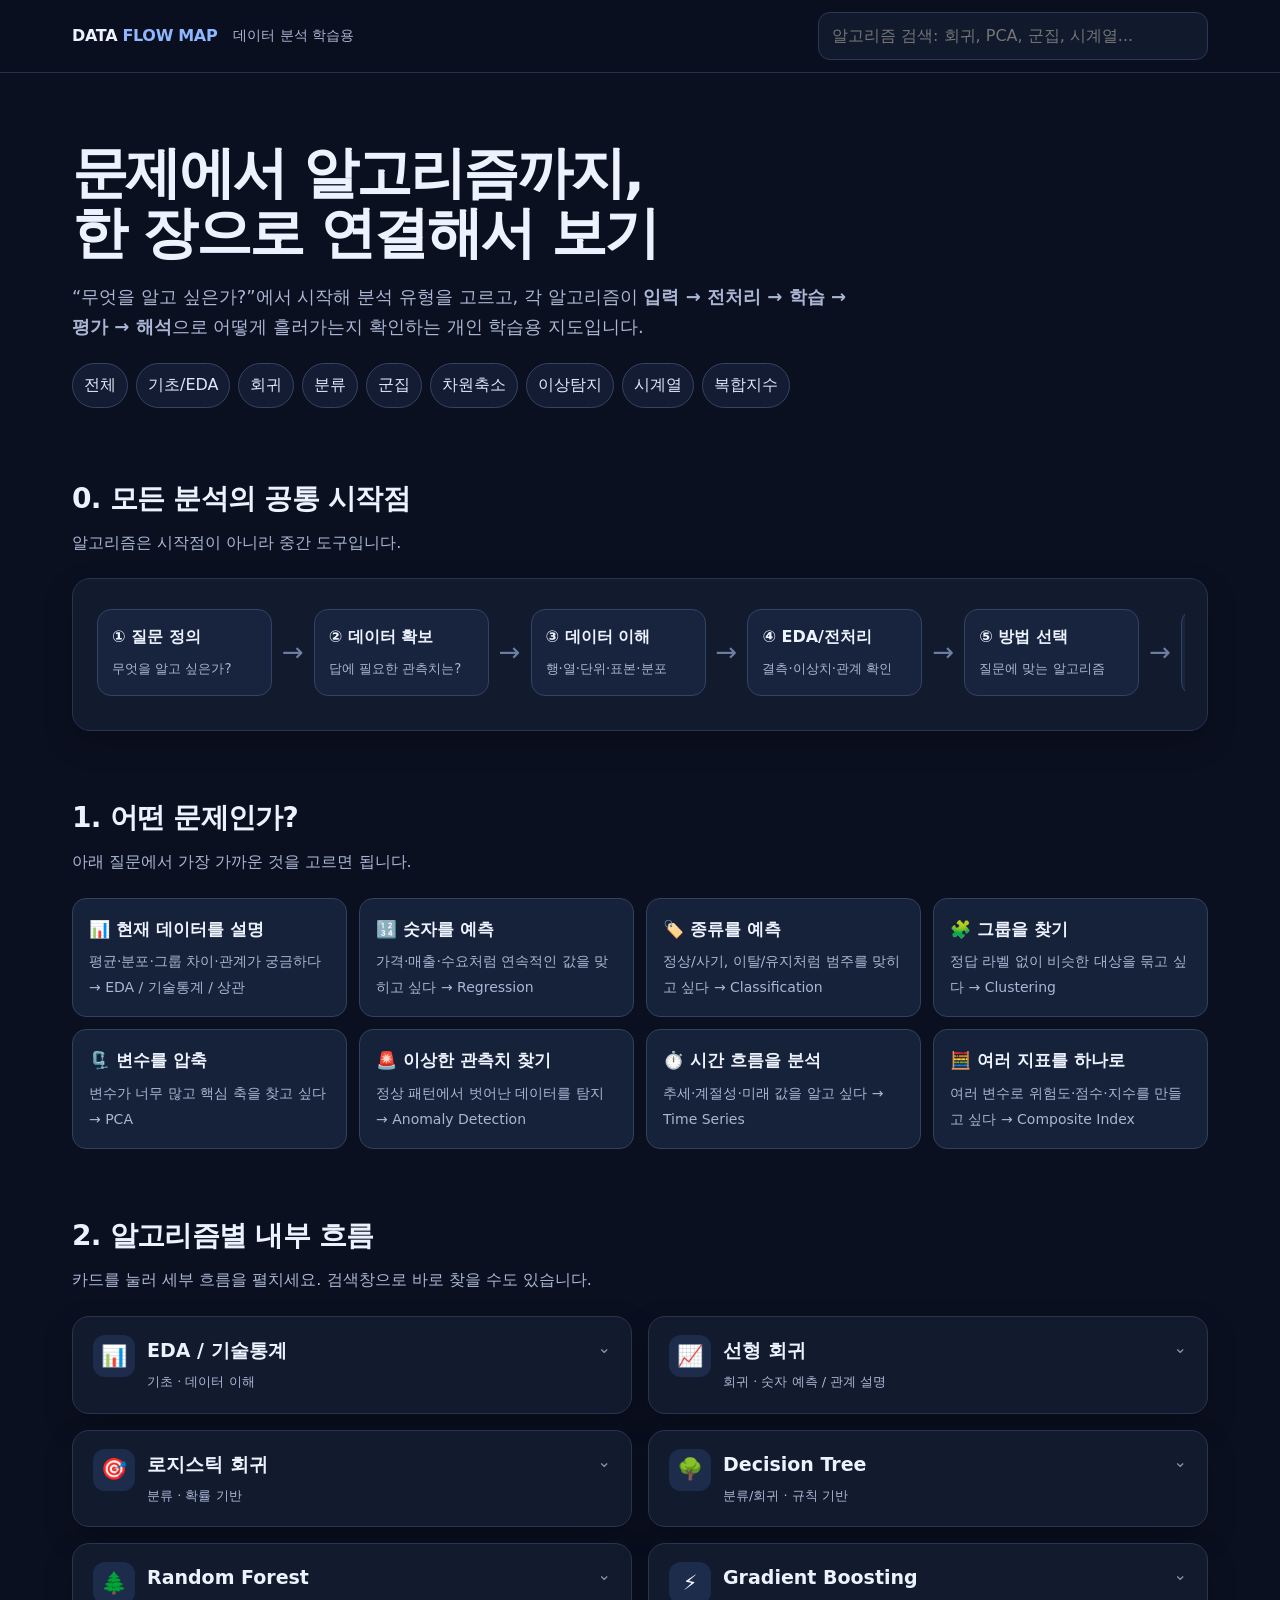
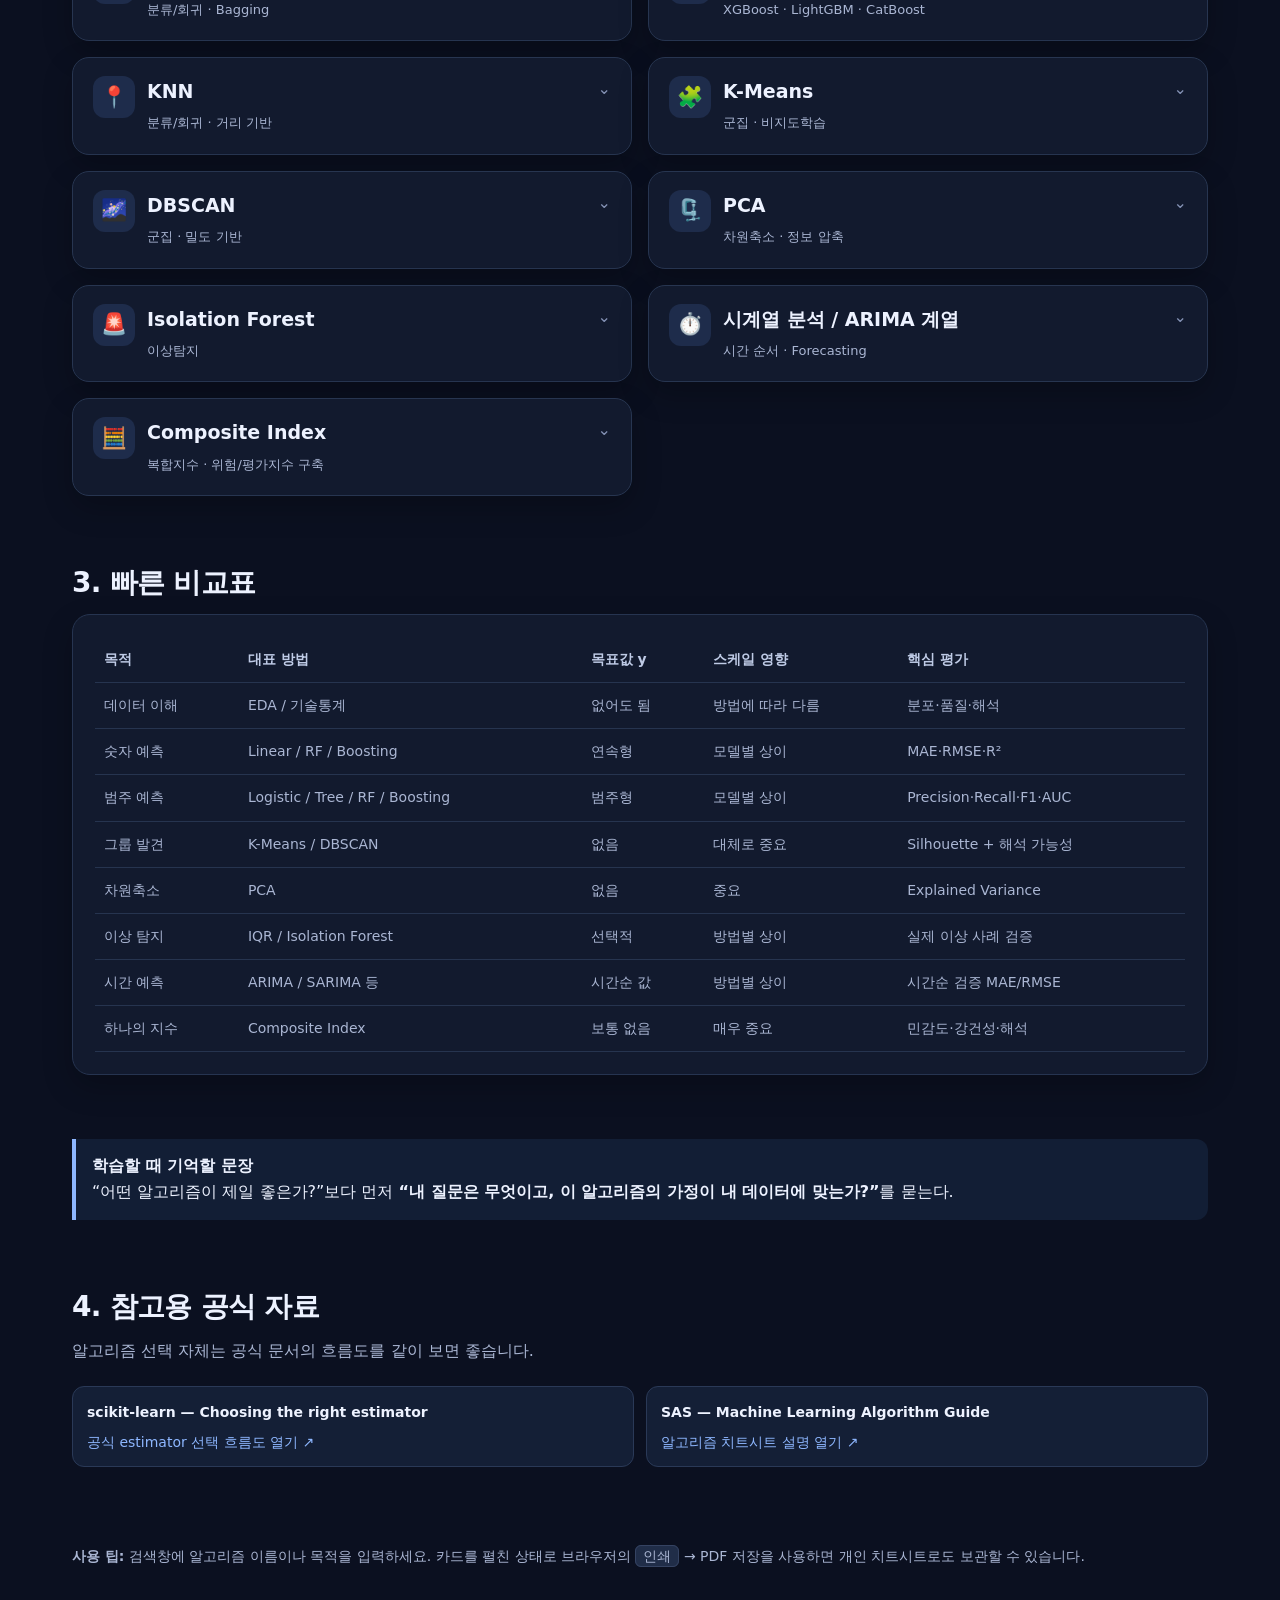
==== index.html @ c746b8ed "Split monolithic HTML into index.html, style.css, script.js Renaming to index.html also makes GitHub" ====
<!DOCTYPE html>
<html lang="ko">
<head>
<meta charset="UTF-8">
<meta name="viewport" content="width=device-width, initial-scale=1.0">
<title>데이터 분석 알고리즘 Flow Map</title>
<link rel="stylesheet" href="style.css">
</head>
<body>
<header>
  <div class="wrap nav">
    <div class="brand">DATA <span>FLOW MAP</span></div>
    <div style="color:var(--muted);font-size:14px">데이터 분석 학습용</div>
    <input id="search" class="search" placeholder="알고리즘 검색: 회귀, PCA, 군집, 시계열..." />
  </div>
</header>

<main class="wrap">
<section class="hero">
  <h1>문제에서 알고리즘까지,<br>한 장으로 연결해서 보기</h1>
  <p>“무엇을 알고 싶은가?”에서 시작해 분석 유형을 고르고, 각 알고리즘이 <b>입력 → 전처리 → 학습 → 평가 → 해석</b>으로 어떻게 흘러가는지 확인하는 개인 학습용 지도입니다.</p>
  <div class="chips">
    <button class="chip" data-filter="all">전체</button>
    <button class="chip" data-filter="기초">기초/EDA</button>
    <button class="chip" data-filter="회귀">회귀</button>
    <button class="chip" data-filter="분류">분류</button>
    <button class="chip" data-filter="군집">군집</button>
    <button class="chip" data-filter="차원축소">차원축소</button>
    <button class="chip" data-filter="이상탐지">이상탐지</button>
    <button class="chip" data-filter="시계열">시계열</button>
    <button class="chip" data-filter="복합지수">복합지수</button>
  </div>
</section>

<section class="section" id="start">
  <h2>0. 모든 분석의 공통 시작점</h2>
  <p class="section-lead">알고리즘은 시작점이 아니라 중간 도구입니다.</p>
  <div class="panel">
    <div class="flow">
      <div class="node"><b>① 질문 정의</b><small>무엇을 알고 싶은가?</small></div><div class="arrow">→</div>
      <div class="node"><b>② 데이터 확보</b><small>답에 필요한 관측치는?</small></div><div class="arrow">→</div>
      <div class="node"><b>③ 데이터 이해</b><small>행·열·단위·표본·분포</small></div><div class="arrow">→</div>
      <div class="node"><b>④ EDA/전처리</b><small>결측·이상치·관계 확인</small></div><div class="arrow">→</div>
      <div class="node"><b>⑤ 방법 선택</b><small>질문에 맞는 알고리즘</small></div><div class="arrow">→</div>
      <div class="node"><b>⑥ 검증/해석</b><small>믿을 수 있는 결과인가?</small></div>
    </div>
  </div>
</section>

<section class="section">
  <h2>1. 어떤 문제인가?</h2>
  <p class="section-lead">아래 질문에서 가장 가까운 것을 고르면 됩니다.</p>
  <div class="decision-grid">
    <div class="choice" data-jump="desc"><strong>📊 현재 데이터를 설명</strong><span>평균·분포·그룹 차이·관계가 궁금하다 → EDA / 기술통계 / 상관</span></div>
    <div class="choice" data-jump="reg"><strong>🔢 숫자를 예측</strong><span>가격·매출·수요처럼 연속적인 값을 맞히고 싶다 → Regression</span></div>
    <div class="choice" data-jump="class"><strong>🏷️ 종류를 예측</strong><span>정상/사기, 이탈/유지처럼 범주를 맞히고 싶다 → Classification</span></div>
    <div class="choice" data-jump="cluster"><strong>🧩 그룹을 찾기</strong><span>정답 라벨 없이 비슷한 대상을 묶고 싶다 → Clustering</span></div>
    <div class="choice" data-jump="pca"><strong>🗜️ 변수를 압축</strong><span>변수가 너무 많고 핵심 축을 찾고 싶다 → PCA</span></div>
    <div class="choice" data-jump="anomaly"><strong>🚨 이상한 관측치 찾기</strong><span>정상 패턴에서 벗어난 데이터를 탐지 → Anomaly Detection</span></div>
    <div class="choice" data-jump="time"><strong>⏱️ 시간 흐름을 분석</strong><span>추세·계절성·미래 값을 알고 싶다 → Time Series</span></div>
    <div class="choice" data-jump="index"><strong>🧮 여러 지표를 하나로</strong><span>여러 변수로 위험도·점수·지수를 만들고 싶다 → Composite Index</span></div>
  </div>
</section>

<section class="section" id="algorithms">
  <h2>2. 알고리즘별 내부 흐름</h2>
  <p class="section-lead">카드를 눌러 세부 흐름을 펼치세요. 검색창으로 바로 찾을 수도 있습니다.</p>
  <div class="algorithm-grid">

    <article class="card" id="desc" data-keywords="기초 eda 기술통계 평균 중앙값 분포 상관">
      <div class="card-head"><div class="icon">📊</div><div><h3>EDA / 기술통계</h3><span class="tag">기초 · 데이터 이해</span></div><div class="chev">⌄</div></div>
      <div class="card-body">
        <div class="mini-flow">
          <div class="step"><em>입력</em> 원본 데이터</div>
          <div class="step">행/열 · 타입 · 단위 확인</div>
          <div class="step">결측치 · 중복 · 이상치 확인</div>
          <div class="step">평균 · 중앙값 · 표준편차 · 사분위수</div>
          <div class="step">히스토그램 · 박스플롯 · 산점도 · 그룹 비교</div>
          <div class="step"><em>결과</em> 데이터 특성과 다음 분석 방향 결정</div>
        </div>
        <div class="two"><div class="info good"><strong>언제?</strong><p>거의 모든 분석의 첫 단계.</p></div><div class="info warn"><strong>주의</strong><p>평균 하나만 보고 전체 분포를 판단하지 않는다.</p></div></div>
      </div>
    </article>

    <article class="card" id="reg" data-keywords="회귀 regression linear 선형 숫자 예측 ridge lasso">
      <div class="card-head"><div class="icon">📈</div><div><h3>선형 회귀</h3><span class="tag">회귀 · 숫자 예측 / 관계 설명</span></div><div class="chev">⌄</div></div>
      <div class="card-body">
        <div class="mini-flow">
          <div class="step"><em>입력</em> X 독립변수 + y 연속형 목표값</div>
          <div class="step">결측·이상치·선형성·다중공선성 확인</div>
          <div class="step">Train / Test 분리</div>
          <div class="step">오차가 작아지도록 회귀계수 β 추정</div>
          <div class="step">MAE · RMSE · R² + 잔차 진단</div>
          <div class="step"><em>결과</em> 예측값 + 변수별 계수 해석</div>
        </div>
        <div class="two"><div class="info good"><strong>강점</strong><p>해석이 쉽고 좋은 baseline이 된다.</p></div><div class="info warn"><strong>주의</strong><p>계수가 곧 인과효과라는 뜻은 아니다.</p></div></div>
      </div>
    </article>

    <article class="card" id="class" data-keywords="분류 logistic 로지스틱 classification 확률 binary">
      <div class="card-head"><div class="icon">🎯</div><div><h3>로지스틱 회귀</h3><span class="tag">분류 · 확률 기반</span></div><div class="chev">⌄</div></div>
      <div class="card-body">
        <div class="mini-flow">
          <div class="step"><em>입력</em> X + 범주형 y</div>
          <div class="step">전처리 · 스케일링 · 클래스 비율 확인</div>
          <div class="step">Train / Test 분리</div>
          <div class="step">각 클래스에 속할 확률 추정</div>
          <div class="step">Threshold로 클래스 결정</div>
          <div class="step">Precision · Recall · F1 · ROC-AUC 평가</div>
          <div class="step"><em>결과</em> 클래스 + 예측 확률</div>
        </div>
        <div class="two"><div class="info good"><strong>강점</strong><p>확률과 계수 해석이 비교적 쉽다.</p></div><div class="info warn"><strong>주의</strong><p>불균형 데이터에서는 Accuracy만 보면 위험하다.</p></div></div>
      </div>
    </article>

    <article class="card" id="tree" data-keywords="분류 회귀 decision tree 의사결정나무">
      <div class="card-head"><div class="icon">🌳</div><div><h3>Decision Tree</h3><span class="tag">분류/회귀 · 규칙 기반</span></div><div class="chev">⌄</div></div>
      <div class="card-body">
        <div class="mini-flow">
          <div class="step"><em>입력</em> X + y</div>
          <div class="step">데이터를 가장 잘 나누는 조건 탐색</div>
          <div class="step">조건에 따라 노드를 반복 분할</div>
          <div class="step">정지 조건 / 가지치기로 복잡도 제어</div>
          <div class="step">분류 또는 수치 예측</div>
          <div class="step"><em>평가</em> Test/CV 성능 + 트리 구조 확인</div>
        </div>
        <div class="two"><div class="info good"><strong>강점</strong><p>비선형 관계와 상호작용을 표현하기 쉽다.</p></div><div class="info warn"><strong>주의</strong><p>깊은 단일 트리는 과적합되기 쉽다.</p></div></div>
      </div>
    </article>

    <article class="card" id="rf" data-keywords="분류 회귀 random forest 랜덤포레스트 ensemble 앙상블">
      <div class="card-head"><div class="icon">🌲</div><div><h3>Random Forest</h3><span class="tag">분류/회귀 · Bagging</span></div><div class="chev">⌄</div></div>
      <div class="card-body">
        <div class="mini-flow">
          <div class="step"><em>입력</em> X + y</div>
          <div class="step">여러 bootstrap 표본 생성</div>
          <div class="step">각 표본에서 서로 다른 Decision Tree 학습</div>
          <div class="step">분류: 다수결 / 회귀: 평균</div>
          <div class="step">Test/CV 평가 + 변수 중요도 참고</div>
          <div class="step"><em>결과</em> 단일 트리보다 안정적인 예측</div>
        </div>
        <div class="two"><div class="info good"><strong>강점</strong><p>복잡한 정형 데이터에서 안정적인 baseline.</p></div><div class="info warn"><strong>주의</strong><p>변수 중요도는 인과관계가 아니다.</p></div></div>
      </div>
    </article>

    <article class="card" id="boost" data-keywords="분류 회귀 gradient boosting xgboost lightgbm catboost 부스팅">
      <div class="card-head"><div class="icon">⚡</div><div><h3>Gradient Boosting</h3><span class="tag">XGBoost · LightGBM · CatBoost</span></div><div class="chev">⌄</div></div>
      <div class="card-body">
        <div class="mini-flow">
          <div class="step"><em>입력</em> X + y</div>
          <div class="step">첫 약한 모델 학습</div>
          <div class="step">현재 모델의 오차/잔차 계산</div>
          <div class="step">오차를 줄이는 다음 모델 추가</div>
          <div class="step">이 과정을 순차적으로 반복</div>
          <div class="step">CV · Early stopping · 튜닝</div>
          <div class="step"><em>결과</em> 여러 약한 모델을 합친 강한 예측기</div>
        </div>
        <div class="two"><div class="info good"><strong>강점</strong><p>정형 데이터 예측에서 매우 강력하다.</p></div><div class="info warn"><strong>주의</strong><p>튜닝과 데이터 누수 관리가 중요하다.</p></div></div>
      </div>
    </article>

    <article class="card" id="knn" data-keywords="분류 회귀 knn nearest neighbor 최근접 이웃 거리">
      <div class="card-head"><div class="icon">📍</div><div><h3>KNN</h3><span class="tag">분류/회귀 · 거리 기반</span></div><div class="chev">⌄</div></div>
      <div class="card-body">
        <div class="mini-flow">
          <div class="step"><em>입력</em> X + y</div>
          <div class="step">변수 스케일 맞추기</div>
          <div class="step">새 관측치와 모든 학습점의 거리 계산</div>
          <div class="step">가장 가까운 K개 선택</div>
          <div class="step">분류: 투표 / 회귀: 평균</div>
          <div class="step"><em>평가</em> K값을 CV로 선택</div>
        </div>
        <div class="two"><div class="info good"><strong>강점</strong><p>직관적이고 별도 복잡한 학습 과정이 없다.</p></div><div class="info warn"><strong>주의</strong><p>스케일과 차원 수에 매우 민감하다.</p></div></div>
      </div>
    </article>

    <article class="card" id="cluster" data-keywords="군집 clustering kmeans k-means 클러스터 비지도">
      <div class="card-head"><div class="icon">🧩</div><div><h3>K-Means</h3><span class="tag">군집 · 비지도학습</span></div><div class="chev">⌄</div></div>
      <div class="card-body">
        <div class="mini-flow">
          <div class="step"><em>입력</em> 정답 없는 X</div>
          <div class="step">스케일링 + K개 중심 초기화</div>
          <div class="step">각 점을 가장 가까운 중심에 배정</div>
          <div class="step">각 그룹 평균으로 중심 이동</div>
          <div class="step">배정과 이동을 수렴할 때까지 반복</div>
          <div class="step">Elbow / Silhouette로 군집 품질 확인</div>
          <div class="step"><em>결과</em> K개의 데이터 그룹</div>
        </div>
        <div class="two"><div class="info good"><strong>강점</strong><p>대규모 데이터에도 비교적 빠르고 직관적이다.</p></div><div class="info warn"><strong>주의</strong><p>K를 정해야 하며 구형 군집 가정에 가깝다.</p></div></div>
      </div>
    </article>

    <article class="card" id="dbscan" data-keywords="군집 dbscan density 밀도 noise 이상치">
      <div class="card-head"><div class="icon">🌌</div><div><h3>DBSCAN</h3><span class="tag">군집 · 밀도 기반</span></div><div class="chev">⌄</div></div>
      <div class="card-body">
        <div class="mini-flow">
          <div class="step"><em>입력</em> 정답 없는 X</div>
          <div class="step">거리 스케일 확인 / 표준화</div>
          <div class="step">eps 반경 내 이웃 개수 계산</div>
          <div class="step">충분히 밀집된 점에서 군집 확장</div>
          <div class="step">어느 군집에도 속하지 않으면 Noise</div>
          <div class="step"><em>결과</em> 임의 모양 군집 + 이상점</div>
        </div>
        <div class="two"><div class="info good"><strong>강점</strong><p>K를 미리 정하지 않고 복잡한 모양을 찾는다.</p></div><div class="info warn"><strong>주의</strong><p>밀도가 크게 다른 군집에는 설정이 어렵다.</p></div></div>
      </div>
    </article>

    <article class="card" id="pca" data-keywords="차원축소 pca principal component 주성분 분산">
      <div class="card-head"><div class="icon">🗜️</div><div><h3>PCA</h3><span class="tag">차원축소 · 정보 압축</span></div><div class="chev">⌄</div></div>
      <div class="card-body">
        <div class="mini-flow">
          <div class="step"><em>입력</em> 여러 수치 변수 X</div>
          <div class="step">일반적으로 중심화/표준화</div>
          <div class="step">데이터 분산이 큰 방향 탐색</div>
          <div class="step">서로 직교하는 주성분 PC 생성</div>
          <div class="step">Explained Variance 확인</div>
          <div class="step">필요한 PC만 선택해 데이터 변환</div>
          <div class="step"><em>결과</em> 적은 차원의 새로운 변수</div>
        </div>
        <div class="two"><div class="info good"><strong>강점</strong><p>상관된 많은 변수를 압축할 수 있다.</p></div><div class="info warn"><strong>주의</strong><p>PC가 원래 변수보다 해석하기 어려울 수 있다.</p></div></div>
      </div>
    </article>

    <article class="card" id="anomaly" data-keywords="이상탐지 anomaly isolation forest outlier 이상치">
      <div class="card-head"><div class="icon">🚨</div><div><h3>Isolation Forest</h3><span class="tag">이상탐지</span></div><div class="chev">⌄</div></div>
      <div class="card-body">
        <div class="mini-flow">
          <div class="step"><em>입력</em> 주로 정상 관측치가 많은 X</div>
          <div class="step">무작위 변수와 분할점으로 여러 트리 생성</div>
          <div class="step">각 관측치가 격리되기까지 필요한 분할 수 측정</div>
          <div class="step">빠르게 격리되는 관측치에 높은 이상점수</div>
          <div class="step">임계값/contamination으로 이상치 지정</div>
          <div class="step"><em>결과</em> 정상/이상 + anomaly score</div>
        </div>
        <div class="two"><div class="info good"><strong>강점</strong><p>고차원 데이터에도 적용 가능하다.</p></div><div class="info warn"><strong>주의</strong><p>‘드물다’와 ‘문제다’는 같은 뜻이 아니다.</p></div></div>
      </div>
    </article>

    <article class="card" id="time" data-keywords="시계열 time series arima moving average forecast 예측 시간">
      <div class="card-head"><div class="icon">⏱️</div><div><h3>시계열 분석 / ARIMA 계열</h3><span class="tag">시간 순서 · Forecasting</span></div><div class="chev">⌄</div></div>
      <div class="card-body">
        <div class="mini-flow">
          <div class="step"><em>입력</em> 시간순 데이터</div>
          <div class="step">추세 · 계절성 · 결측 · 이상치 확인</div>
          <div class="step">시간순 Train / Validation 분할</div>
          <div class="step">정상성/차분/자기상관 구조 확인</div>
          <div class="step">ARIMA/SARIMA 등 모델 학습</div>
          <div class="step">미래 구간 예측 + MAE/RMSE 등 평가</div>
          <div class="step"><em>결과</em> 미래값 + 예측 불확실성</div>
        </div>
        <div class="two"><div class="info good"><strong>강점</strong><p>시간 의존성과 추세를 명시적으로 다룬다.</p></div><div class="info warn"><strong>주의</strong><p>랜덤 셔플 분할을 하면 미래 정보 누수가 생길 수 있다.</p></div></div>
      </div>
    </article>

    <article class="card" id="index" data-keywords="복합지수 composite index 가중치 정규화 zscore minmax 민감도 위험지수">
      <div class="card-head"><div class="icon">🧮</div><div><h3>Composite Index</h3><span class="tag">복합지수 · 위험/평가지수 구축</span></div><div class="chev">⌄</div></div>
      <div class="card-body">
        <div class="mini-flow">
          <div class="step"><em>질문</em> 무엇을 하나의 지수로 표현할 것인가?</div>
          <div class="step">이론적 틀 → 변수 선정</div>
          <div class="step">데이터 단위 · 방향 · 공간/시간 수준 확인</div>
          <div class="step">결측치 처리 + Raw/Z-score/Min-Max/Percentile 등 정규화 결정</div>
          <div class="step">가중치 결정 → Weighted Sum / Geometric Mean 등 집계</div>
          <div class="step">정규화·가중치·변수 선택을 바꾸는 민감도 분석</div>
          <div class="step"><em>결과</em> 지수 + 순위 + 불확실성/한계</div>
        </div>
        <div class="two"><div class="info good"><strong>핵심</strong><p>‘계산법’보다 변수와 가중치의 이론적 근거가 중요하다.</p></div><div class="info warn"><strong>주의</strong><p>정규화 선택 때문에 순위가 뒤집히는지 반드시 확인한다.</p></div></div>
      </div>
    </article>

  </div>
</section>

<section class="section">
  <h2>3. 빠른 비교표</h2>
  <div class="panel" style="overflow:auto">
  <table class="table">
    <thead><tr><th>목적</th><th>대표 방법</th><th>목표값 y</th><th>스케일 영향</th><th>핵심 평가</th></tr></thead>
    <tbody>
      <tr><td>데이터 이해</td><td>EDA / 기술통계</td><td>없어도 됨</td><td>방법에 따라 다름</td><td>분포·품질·해석</td></tr>
      <tr><td>숫자 예측</td><td>Linear / RF / Boosting</td><td>연속형</td><td>모델별 상이</td><td>MAE·RMSE·R²</td></tr>
      <tr><td>범주 예측</td><td>Logistic / Tree / RF / Boosting</td><td>범주형</td><td>모델별 상이</td><td>Precision·Recall·F1·AUC</td></tr>
      <tr><td>그룹 발견</td><td>K-Means / DBSCAN</td><td>없음</td><td>대체로 중요</td><td>Silhouette + 해석 가능성</td></tr>
      <tr><td>차원축소</td><td>PCA</td><td>없음</td><td>중요</td><td>Explained Variance</td></tr>
      <tr><td>이상 탐지</td><td>IQR / Isolation Forest</td><td>선택적</td><td>방법별 상이</td><td>실제 이상 사례 검증</td></tr>
      <tr><td>시간 예측</td><td>ARIMA / SARIMA 등</td><td>시간순 값</td><td>방법별 상이</td><td>시간순 검증 MAE/RMSE</td></tr>
      <tr><td>하나의 지수</td><td>Composite Index</td><td>보통 없음</td><td>매우 중요</td><td>민감도·강건성·해석</td></tr>
    </tbody>
  </table>
  </div>
</section>

<section class="section">
  <div class="callout">
    <b>학습할 때 기억할 문장</b><br>
    “어떤 알고리즘이 제일 좋은가?”보다 먼저 <b>“내 질문은 무엇이고, 이 알고리즘의 가정이 내 데이터에 맞는가?”</b>를 묻는다.
  </div>
</section>

<section class="section">
  <h2>4. 참고용 공식 자료</h2>
  <p class="section-lead">알고리즘 선택 자체는 공식 문서의 흐름도를 같이 보면 좋습니다.</p>
  <div class="two">
    <div class="info"><strong>scikit-learn — Choosing the right estimator</strong><p><a href="https://scikit-learn.org/dev/machine_learning_map.html" target="_blank">공식 estimator 선택 흐름도 열기 ↗</a></p></div>
    <div class="info"><strong>SAS — Machine Learning Algorithm Guide</strong><p><a href="https://www.sas.com/ko_kr/solutions/ai-mic/blog/machine-learning-algorithm-cheat-sheet.html" target="_blank">알고리즘 치트시트 설명 열기 ↗</a></p></div>
  </div>
</section>

<footer class="footer">
  <b>사용 팁:</b> 검색창에 알고리즘 이름이나 목적을 입력하세요. 카드를 펼친 상태로 브라우저의 <span class="kbd">인쇄</span> → PDF 저장을 사용하면 개인 치트시트로도 보관할 수 있습니다.
</footer>
</main>

<script src="script.js"></script>
</body>
</html>
---- style.css ----
:root{
  --bg:#0b1020; --panel:#121a2e; --panel2:#18233d; --line:#445275;
  --text:#edf2ff; --muted:#aab6d3; --accent:#8eb7ff; --accent2:#a9e6c5;
  --warn:#ffd18e; --danger:#ff9aa8; --shadow:0 12px 30px rgba(0,0,0,.23);
}
*{box-sizing:border-box}
html{scroll-behavior:smooth}
body{margin:0;font-family:Inter,ui-sans-serif,system-ui,-apple-system,BlinkMacSystemFont,"Apple SD Gothic Neo","Noto Sans KR",sans-serif;background:var(--bg);color:var(--text);line-height:1.65}
a{color:var(--accent);text-decoration:none}
button,input{font:inherit}
header{position:sticky;top:0;z-index:10;background:rgba(11,16,32,.92);backdrop-filter:blur(14px);border-bottom:1px solid #25314d}
.wrap{max-width:1180px;margin:0 auto;padding:0 22px}
.nav{min-height:72px;display:flex;align-items:center;gap:16px}
.brand{font-weight:800;letter-spacing:-.02em;white-space:nowrap}
.brand span{color:var(--accent)}
.search{margin-left:auto;flex:1;max-width:390px;background:#11192d;border:1px solid #2b3858;border-radius:12px;padding:10px 13px;color:var(--text);outline:none}
.search:focus{border-color:var(--accent)}
.hero{padding:70px 0 36px}
.hero h1{font-size:clamp(32px,5vw,56px);line-height:1.08;margin:0 0 18px;letter-spacing:-.045em}
.hero p{max-width:780px;color:var(--muted);font-size:18px}
.chips{display:flex;flex-wrap:wrap;gap:8px;margin-top:22px}
.chip{border:1px solid #354463;background:#131c32;color:#dfe7fb;padding:8px 11px;border-radius:999px;cursor:pointer}
.chip:hover{border-color:var(--accent)}
.section{padding:32px 0}
.section h2{font-size:28px;margin:0 0 8px;letter-spacing:-.025em}
.section-lead{color:var(--muted);margin:0 0 22px}
.panel{background:var(--panel);border:1px solid #263450;border-radius:18px;padding:22px;box-shadow:var(--shadow)}
.flow{display:flex;align-items:stretch;gap:10px;overflow-x:auto;padding:8px 2px 12px}
.node{min-width:175px;background:var(--panel2);border:1px solid #334365;border-radius:14px;padding:14px}
.node b{display:block;margin-bottom:4px}
.node small{color:var(--muted)}
.arrow{display:flex;align-items:center;color:#6e7ea5;font-size:26px}
.decision-grid{display:grid;grid-template-columns:repeat(4,1fr);gap:12px}
.choice{background:#16213a;border:1px solid #31415f;border-radius:14px;padding:16px;cursor:pointer;transition:.18s}
.choice:hover{transform:translateY(-2px);border-color:var(--accent)}
.choice strong{display:block;font-size:17px;margin-bottom:5px}
.choice span{color:var(--muted);font-size:14px}
.algorithm-grid{display:grid;grid-template-columns:repeat(2,1fr);gap:16px}
.card{background:var(--panel);border:1px solid #273550;border-radius:17px;overflow:hidden;box-shadow:var(--shadow)}
.card.hidden{display:none}
.card-head{padding:18px 20px;display:flex;gap:12px;align-items:flex-start;cursor:pointer}
.icon{width:42px;height:42px;display:grid;place-items:center;border-radius:12px;background:#1e2c4b;font-size:21px;flex:0 0 auto}
.card h3{margin:0;font-size:19px}
.tag{display:inline-block;margin-top:5px;color:var(--muted);font-size:13px}
.chev{margin-left:auto;color:#8593b6;transition:.2s}
.card.open .chev{transform:rotate(180deg)}
.card-body{display:none;border-top:1px solid #273550;padding:18px 20px;background:#0f172a}
.card.open .card-body{display:block}
.mini-flow{display:grid;grid-template-columns:1fr;gap:7px;margin:12px 0 16px}
.step{position:relative;background:#17233c;border:1px solid #30405f;border-radius:11px;padding:10px 12px}
.step:not(:last-child)::after{content:"↓";position:absolute;left:50%;bottom:-19px;transform:translateX(-50%);color:#7c8bae;z-index:2}
.step:not(:last-child){margin-bottom:11px}
.step em{font-style:normal;color:var(--accent2);font-weight:700}
.two{display:grid;grid-template-columns:1fr 1fr;gap:12px}
.info{background:#141f36;border-radius:12px;padding:12px 14px;border:1px solid #2a3957}
.info strong{font-size:14px}
.info p{color:var(--muted);font-size:14px;margin:5px 0 0}
.warn{border-color:#5a4b33}.warn strong{color:var(--warn)}
.good strong{color:var(--accent2)}
.table{width:100%;border-collapse:collapse;font-size:14px}
.table th,.table td{padding:11px 9px;border-bottom:1px solid #26344f;text-align:left;vertical-align:top}
.table th{color:#bfcbe6}
.table td{color:var(--muted)}
.callout{border-left:4px solid var(--accent);background:#121e35;padding:14px 16px;border-radius:0 12px 12px 0}
.footer{padding:46px 0 70px;color:var(--muted);font-size:14px}
.kbd{padding:2px 7px;border-radius:6px;background:#202d48;border:1px solid #354362}
@media(max-width:880px){
 .decision-grid,.algorithm-grid,.two{grid-template-columns:1fr}
 .search{max-width:none}
 .nav{flex-wrap:wrap;padding:12px 0}
 .search{order:3;width:100%}
}
@media print{
 header,.chips{display:none}
 body{background:#fff;color:#111}
 .panel,.card{box-shadow:none;border-color:#bbb;background:#fff}
 .card-body{display:block!important;background:#fff}
 .card{break-inside:avoid}
 .node,.step,.choice,.info{background:#fff;color:#111;border-color:#bbb}
 .section-lead,.tag,.info p,.node small,.choice span,.table td{color:#555}
}
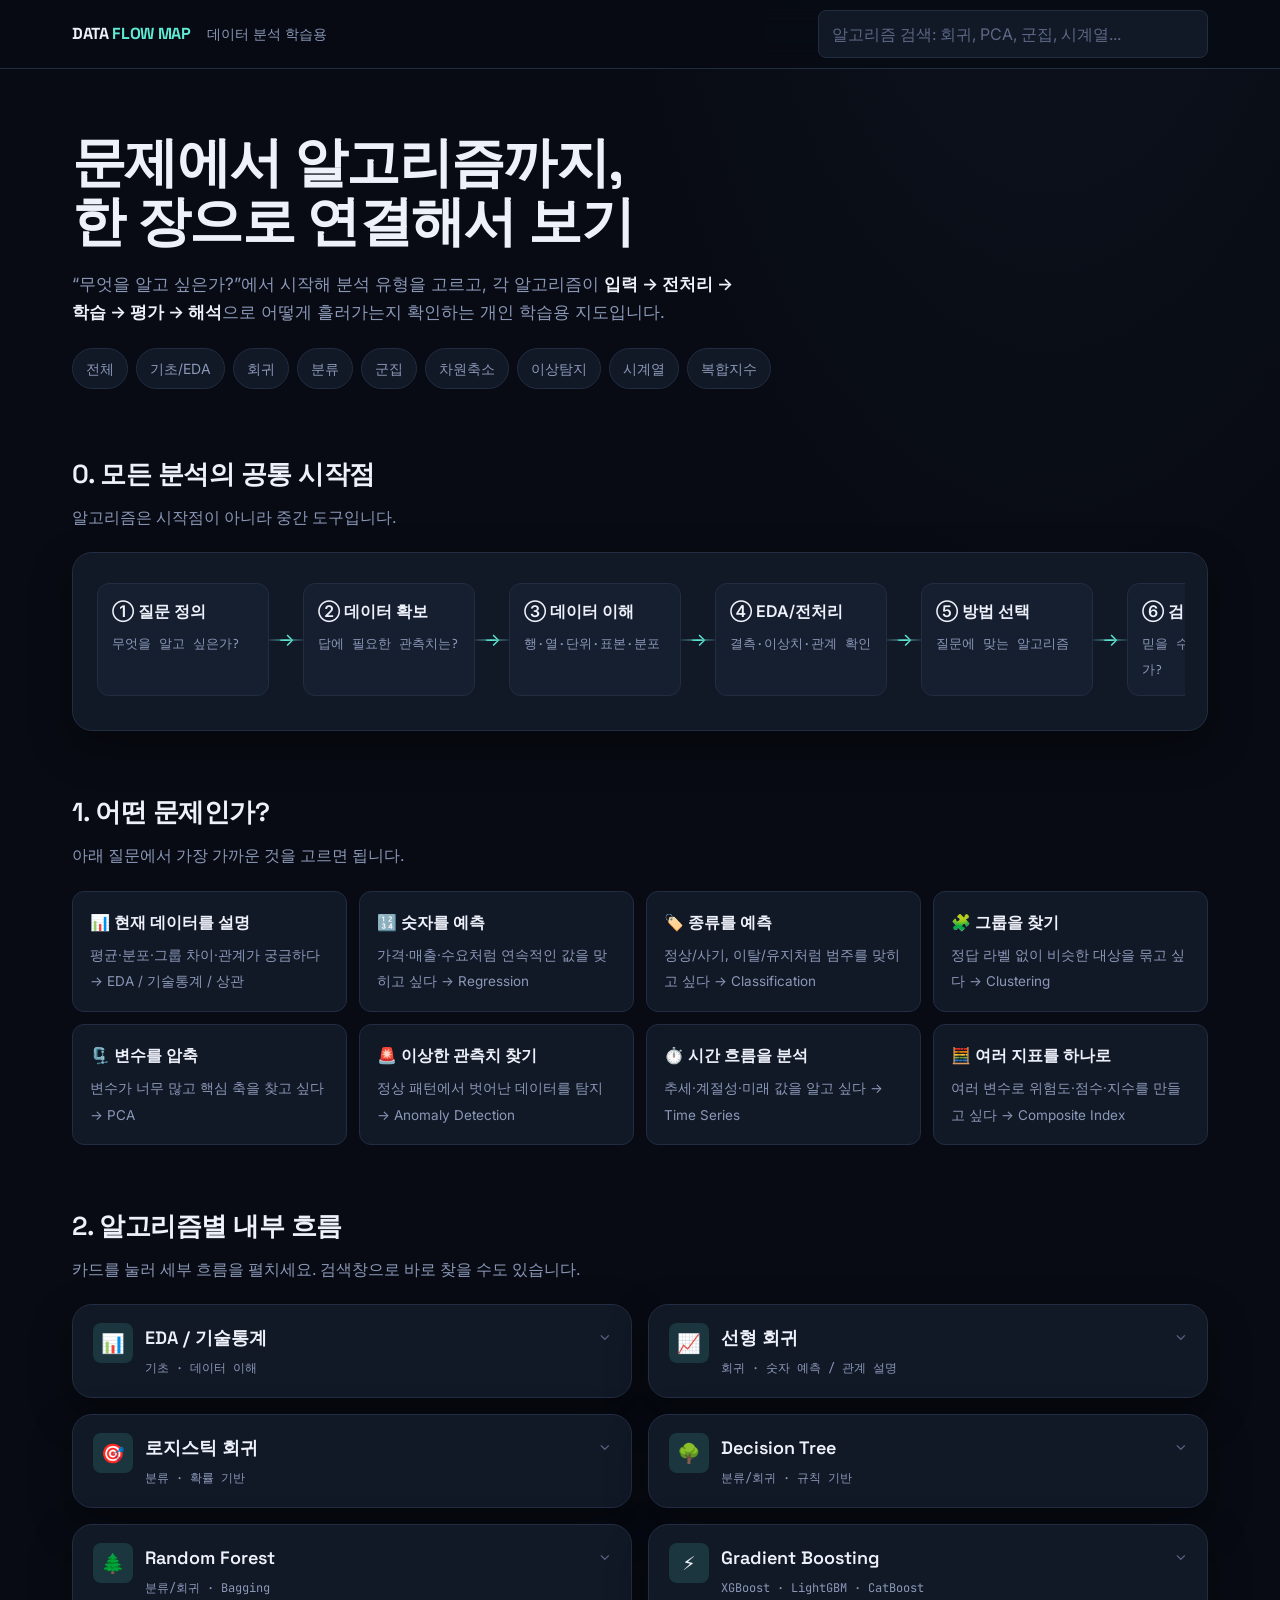
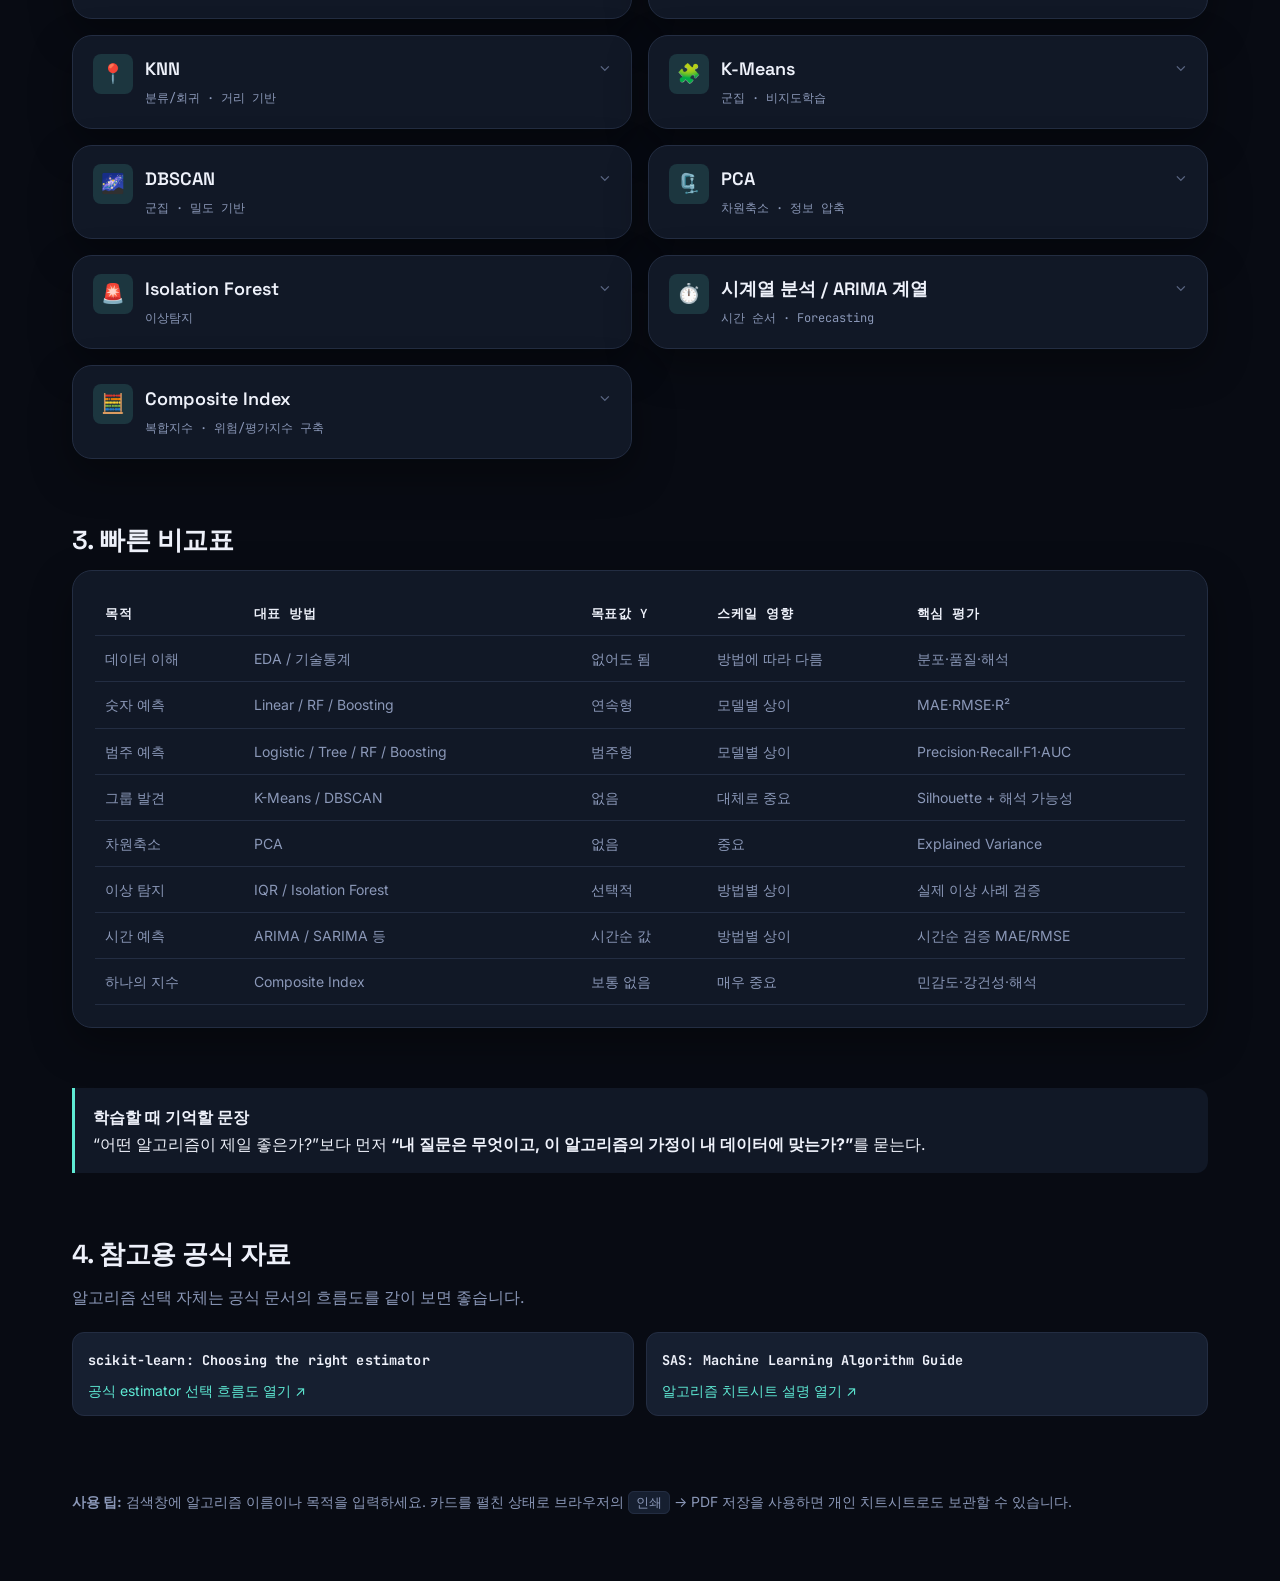
==== commit a12eb44f: "Redesign visual language: teal accent, flow-map connectors, type system - New color system: near-bla" ====
--- a/index.html
+++ b/index.html
@@ -2,16 +2,20 @@
 <html lang="ko">
 <head>
 <meta charset="UTF-8">
-<meta name="viewport" content="width=device-width, initial-scale=1.0">
+<meta name="viewport" content="width=device-width, initial-scale=1.0, viewport-fit=cover">
+<meta name="description" content="문제 정의부터 알고리즘 선택까지, 데이터 분석 방법을 한 장의 흐름도로 연결해서 보는 개인 학습용 참고 자료.">
 <title>데이터 분석 알고리즘 Flow Map</title>
+<link rel="preconnect" href="https://fonts.googleapis.com">
+<link rel="preconnect" href="https://fonts.gstatic.com" crossorigin>
+<link href="https://fonts.googleapis.com/css2?family=Space+Grotesk:wght@500;600;700&family=Inter:wght@400;500;600;700&family=JetBrains+Mono:wght@400;500;600&display=swap" rel="stylesheet">
 <link rel="stylesheet" href="style.css">
 </head>
 <body>
 <header>
   <div class="wrap nav">
     <div class="brand">DATA <span>FLOW MAP</span></div>
-    <div style="color:var(--muted);font-size:14px">데이터 분석 학습용</div>
-    <input id="search" class="search" placeholder="알고리즘 검색: 회귀, PCA, 군집, 시계열..." />
+    <div class="nav-sub">데이터 분석 학습용</div>
+    <input id="search" class="search" type="search" aria-label="알고리즘 검색" placeholder="알고리즘 검색: 회귀, PCA, 군집, 시계열..." />
   </div>
 </header>
 
@@ -51,14 +55,14 @@
   <h2>1. 어떤 문제인가?</h2>
   <p class="section-lead">아래 질문에서 가장 가까운 것을 고르면 됩니다.</p>
   <div class="decision-grid">
-    <div class="choice" data-jump="desc"><strong>📊 현재 데이터를 설명</strong><span>평균·분포·그룹 차이·관계가 궁금하다 → EDA / 기술통계 / 상관</span></div>
-    <div class="choice" data-jump="reg"><strong>🔢 숫자를 예측</strong><span>가격·매출·수요처럼 연속적인 값을 맞히고 싶다 → Regression</span></div>
-    <div class="choice" data-jump="class"><strong>🏷️ 종류를 예측</strong><span>정상/사기, 이탈/유지처럼 범주를 맞히고 싶다 → Classification</span></div>
-    <div class="choice" data-jump="cluster"><strong>🧩 그룹을 찾기</strong><span>정답 라벨 없이 비슷한 대상을 묶고 싶다 → Clustering</span></div>
-    <div class="choice" data-jump="pca"><strong>🗜️ 변수를 압축</strong><span>변수가 너무 많고 핵심 축을 찾고 싶다 → PCA</span></div>
-    <div class="choice" data-jump="anomaly"><strong>🚨 이상한 관측치 찾기</strong><span>정상 패턴에서 벗어난 데이터를 탐지 → Anomaly Detection</span></div>
-    <div class="choice" data-jump="time"><strong>⏱️ 시간 흐름을 분석</strong><span>추세·계절성·미래 값을 알고 싶다 → Time Series</span></div>
-    <div class="choice" data-jump="index"><strong>🧮 여러 지표를 하나로</strong><span>여러 변수로 위험도·점수·지수를 만들고 싶다 → Composite Index</span></div>
+    <div class="choice" data-jump="desc" role="button" tabindex="0"><strong>📊 현재 데이터를 설명</strong><span>평균·분포·그룹 차이·관계가 궁금하다 → EDA / 기술통계 / 상관</span></div>
+    <div class="choice" data-jump="reg" role="button" tabindex="0"><strong>🔢 숫자를 예측</strong><span>가격·매출·수요처럼 연속적인 값을 맞히고 싶다 → Regression</span></div>
+    <div class="choice" data-jump="class" role="button" tabindex="0"><strong>🏷️ 종류를 예측</strong><span>정상/사기, 이탈/유지처럼 범주를 맞히고 싶다 → Classification</span></div>
+    <div class="choice" data-jump="cluster" role="button" tabindex="0"><strong>🧩 그룹을 찾기</strong><span>정답 라벨 없이 비슷한 대상을 묶고 싶다 → Clustering</span></div>
+    <div class="choice" data-jump="pca" role="button" tabindex="0"><strong>🗜️ 변수를 압축</strong><span>변수가 너무 많고 핵심 축을 찾고 싶다 → PCA</span></div>
+    <div class="choice" data-jump="anomaly" role="button" tabindex="0"><strong>🚨 이상한 관측치 찾기</strong><span>정상 패턴에서 벗어난 데이터를 탐지 → Anomaly Detection</span></div>
+    <div class="choice" data-jump="time" role="button" tabindex="0"><strong>⏱️ 시간 흐름을 분석</strong><span>추세·계절성·미래 값을 알고 싶다 → Time Series</span></div>
+    <div class="choice" data-jump="index" role="button" tabindex="0"><strong>🧮 여러 지표를 하나로</strong><span>여러 변수로 위험도·점수·지수를 만들고 싶다 → Composite Index</span></div>
   </div>
 </section>
 
@@ -301,8 +305,8 @@
   <h2>4. 참고용 공식 자료</h2>
   <p class="section-lead">알고리즘 선택 자체는 공식 문서의 흐름도를 같이 보면 좋습니다.</p>
   <div class="two">
-    <div class="info"><strong>scikit-learn — Choosing the right estimator</strong><p><a href="https://scikit-learn.org/dev/machine_learning_map.html" target="_blank">공식 estimator 선택 흐름도 열기 ↗</a></p></div>
-    <div class="info"><strong>SAS — Machine Learning Algorithm Guide</strong><p><a href="https://www.sas.com/ko_kr/solutions/ai-mic/blog/machine-learning-algorithm-cheat-sheet.html" target="_blank">알고리즘 치트시트 설명 열기 ↗</a></p></div>
+    <div class="info"><strong>scikit-learn: Choosing the right estimator</strong><p><a href="https://scikit-learn.org/dev/machine_learning_map.html" target="_blank">공식 estimator 선택 흐름도 열기 ↗</a></p></div>
+    <div class="info"><strong>SAS: Machine Learning Algorithm Guide</strong><p><a href="https://www.sas.com/ko_kr/solutions/ai-mic/blog/machine-learning-algorithm-cheat-sheet.html" target="_blank">알고리즘 치트시트 설명 열기 ↗</a></p></div>
   </div>
 </section>
 
--- a/style.css
+++ b/style.css
@@ -1,81 +1,167 @@
 :root{
-  --bg:#0b1020; --panel:#121a2e; --panel2:#18233d; --line:#445275;
-  --text:#edf2ff; --muted:#aab6d3; --accent:#8eb7ff; --accent2:#a9e6c5;
-  --warn:#ffd18e; --danger:#ff9aa8; --shadow:0 12px 30px rgba(0,0,0,.23);
+  --bg:#080b13; --bg-glow:#0d1420;
+  --panel:#111826; --panel2:#161f30;
+  --border:#232d42; --border-strong:#2e3a54;
+  --text:#eef1fa; --muted:#8b98b8; --faint:#5c6885;
+  --accent:#5eead4; --accent-dim:rgba(94,234,212,.14);
+  --good:#86efac; --good-dim:rgba(134,239,172,.12);
+  --warn:#fbbf24; --warn-dim:rgba(251,191,36,.12);
+  --danger:#fb7185; --danger-dim:rgba(251,113,133,.12);
+  --shadow:0 16px 40px rgba(0,0,0,.35);
+  --r-sm:8px; --r-md:12px; --r-lg:20px; --r-pill:999px;
+  --font-display:'Space Grotesk',ui-sans-serif,system-ui,sans-serif;
+  --font-body:'Inter',ui-sans-serif,system-ui,-apple-system,BlinkMacSystemFont,"Apple SD Gothic Neo","Noto Sans KR",sans-serif;
+  --font-mono:'JetBrains Mono',ui-monospace,SFMono-Regular,Menlo,monospace;
 }
 *{box-sizing:border-box}
 html{scroll-behavior:smooth}
-body{margin:0;font-family:Inter,ui-sans-serif,system-ui,-apple-system,BlinkMacSystemFont,"Apple SD Gothic Neo","Noto Sans KR",sans-serif;background:var(--bg);color:var(--text);line-height:1.65}
+body{
+  margin:0;font-family:var(--font-body);background:var(--bg);color:var(--text);line-height:1.65;
+  background-image:radial-gradient(60% 50% at 82% -10%, var(--bg-glow), transparent 60%);
+  background-repeat:no-repeat;
+}
 a{color:var(--accent);text-decoration:none}
+a:hover{text-decoration:underline}
+a:focus-visible,button:focus-visible,input:focus-visible,[tabindex]:focus-visible{
+  outline:2px solid var(--accent);outline-offset:2px;border-radius:var(--r-sm);
+}
 button,input{font:inherit}
-header{position:sticky;top:0;z-index:10;background:rgba(11,16,32,.92);backdrop-filter:blur(14px);border-bottom:1px solid #25314d}
+
+header{position:sticky;top:0;z-index:10;background:rgba(8,11,19,.86);backdrop-filter:blur(14px);border-bottom:1px solid var(--border)}
 .wrap{max-width:1180px;margin:0 auto;padding:0 22px}
-.nav{min-height:72px;display:flex;align-items:center;gap:16px}
-.brand{font-weight:800;letter-spacing:-.02em;white-space:nowrap}
+.nav{min-height:68px;display:flex;align-items:center;gap:16px}
+.brand{font-family:var(--font-display);font-weight:700;letter-spacing:-.02em;white-space:nowrap}
 .brand span{color:var(--accent)}
-.search{margin-left:auto;flex:1;max-width:390px;background:#11192d;border:1px solid #2b3858;border-radius:12px;padding:10px 13px;color:var(--text);outline:none}
+.nav-sub{color:var(--muted);font-size:14px;white-space:nowrap}
+.search{
+  margin-left:auto;flex:1;max-width:390px;background:var(--panel);border:1px solid var(--border);
+  border-radius:var(--r-sm);padding:10px 13px;color:var(--text);outline:none;
+  transition:border-color .15s ease;
+}
+.search::placeholder{color:var(--faint)}
 .search:focus{border-color:var(--accent)}
-.hero{padding:70px 0 36px}
-.hero h1{font-size:clamp(32px,5vw,56px);line-height:1.08;margin:0 0 18px;letter-spacing:-.045em}
-.hero p{max-width:780px;color:var(--muted);font-size:18px}
+
+.hero{padding:64px 0 34px}
+.hero h1{font-family:var(--font-display);font-size:clamp(32px,5vw,54px);line-height:1.1;margin:0 0 18px;letter-spacing:-.03em;font-weight:700}
+.hero p{max-width:680px;color:var(--muted);font-size:17px}
+.hero p b{color:var(--text);font-weight:600}
 .chips{display:flex;flex-wrap:wrap;gap:8px;margin-top:22px}
-.chip{border:1px solid #354463;background:#131c32;color:#dfe7fb;padding:8px 11px;border-radius:999px;cursor:pointer}
-.chip:hover{border-color:var(--accent)}
-.section{padding:32px 0}
-.section h2{font-size:28px;margin:0 0 8px;letter-spacing:-.025em}
+.chip{
+  border:1px solid var(--border);background:var(--panel);color:var(--muted);
+  padding:8px 13px;border-radius:var(--r-pill);cursor:pointer;font-size:14px;
+  transition:border-color .15s ease,color .15s ease,background-color .15s ease;
+}
+.chip:hover{border-color:var(--border-strong);color:var(--text)}
+.chip.active{border-color:var(--accent);color:var(--bg);background:var(--accent);font-weight:600}
+
+.section{padding:30px 0}
+.section h2{font-family:var(--font-display);font-size:26px;margin:0 0 8px;letter-spacing:-.02em;font-weight:600}
 .section-lead{color:var(--muted);margin:0 0 22px}
-.panel{background:var(--panel);border:1px solid #263450;border-radius:18px;padding:22px;box-shadow:var(--shadow)}
-.flow{display:flex;align-items:stretch;gap:10px;overflow-x:auto;padding:8px 2px 12px}
-.node{min-width:175px;background:var(--panel2);border:1px solid #334365;border-radius:14px;padding:14px}
-.node b{display:block;margin-bottom:4px}
-.node small{color:var(--muted)}
-.arrow{display:flex;align-items:center;color:#6e7ea5;font-size:26px}
+.panel{background:var(--panel);border:1px solid var(--border);border-radius:var(--r-lg);padding:22px;box-shadow:var(--shadow)}
+
+/* 0. 공통 흐름 - 실제 커넥터 라인으로 표현 */
+.flow{display:flex;align-items:stretch;gap:0;overflow-x:auto;padding:8px 2px 12px}
+.node{
+  min-width:172px;background:var(--panel2);border:1px solid var(--border);border-radius:var(--r-md);
+  padding:14px;transition:border-color .15s ease,transform .15s ease;
+}
+.node:hover{border-color:var(--accent);transform:translateY(-2px)}
+.node b{display:block;margin-bottom:4px;font-weight:600}
+.node small{color:var(--muted);font-family:var(--font-mono);font-size:12.5px;line-height:1.5}
+.arrow{
+  position:relative;display:flex;align-items:center;justify-content:center;
+  min-width:34px;color:var(--accent);font-size:18px;flex:0 0 auto;
+}
+.arrow::before{
+  content:"";position:absolute;left:0;right:0;top:50%;height:2px;transform:translateY(-50%);
+  background:linear-gradient(90deg,var(--border-strong),var(--accent) 50%,var(--border-strong));
+  opacity:.55;z-index:0;
+}
+.arrow{z-index:1}
+
 .decision-grid{display:grid;grid-template-columns:repeat(4,1fr);gap:12px}
-.choice{background:#16213a;border:1px solid #31415f;border-radius:14px;padding:16px;cursor:pointer;transition:.18s}
-.choice:hover{transform:translateY(-2px);border-color:var(--accent)}
-.choice strong{display:block;font-size:17px;margin-bottom:5px}
-.choice span{color:var(--muted);font-size:14px}
+.choice{
+  background:var(--panel);border:1px solid var(--border);border-radius:var(--r-md);padding:17px;
+  cursor:pointer;transition:transform .15s ease,border-color .15s ease,background-color .15s ease;
+}
+.choice:hover,.choice:focus-visible{transform:translateY(-2px);border-color:var(--accent);background:var(--panel2)}
+.choice strong{display:block;font-size:16px;margin-bottom:6px;font-weight:600}
+.choice span{color:var(--muted);font-size:13.5px;line-height:1.55}
+
 .algorithm-grid{display:grid;grid-template-columns:repeat(2,1fr);gap:16px}
-.card{background:var(--panel);border:1px solid #273550;border-radius:17px;overflow:hidden;box-shadow:var(--shadow)}
+.card{background:var(--panel);border:1px solid var(--border);border-radius:var(--r-lg);overflow:hidden;box-shadow:var(--shadow);transition:border-color .15s ease}
 .card.hidden{display:none}
+.card.open{border-color:var(--border-strong)}
 .card-head{padding:18px 20px;display:flex;gap:12px;align-items:flex-start;cursor:pointer}
-.icon{width:42px;height:42px;display:grid;place-items:center;border-radius:12px;background:#1e2c4b;font-size:21px;flex:0 0 auto}
-.card h3{margin:0;font-size:19px}
-.tag{display:inline-block;margin-top:5px;color:var(--muted);font-size:13px}
-.chev{margin-left:auto;color:#8593b6;transition:.2s}
-.card.open .chev{transform:rotate(180deg)}
-.card-body{display:none;border-top:1px solid #273550;padding:18px 20px;background:#0f172a}
+.icon{
+  width:40px;height:40px;display:grid;place-items:center;border-radius:var(--r-sm);
+  background:var(--accent-dim);font-size:19px;flex:0 0 auto;
+}
+.card h3{margin:0;font-family:var(--font-display);font-size:18px;font-weight:600}
+.tag{display:inline-block;margin-top:5px;color:var(--muted);font-size:12px;font-family:var(--font-mono)}
+.chev{margin-left:auto;color:var(--faint);transition:transform .2s ease;font-size:15px}
+.card.open .chev{transform:rotate(180deg);color:var(--accent)}
+.card-body{display:none;border-top:1px solid var(--border);padding:18px 20px;background:var(--bg)}
 .card.open .card-body{display:block}
-.mini-flow{display:grid;grid-template-columns:1fr;gap:7px;margin:12px 0 16px}
-.step{position:relative;background:#17233c;border:1px solid #30405f;border-radius:11px;padding:10px 12px}
-.step:not(:last-child)::after{content:"↓";position:absolute;left:50%;bottom:-19px;transform:translateX(-50%);color:#7c8bae;z-index:2}
-.step:not(:last-child){margin-bottom:11px}
-.step em{font-style:normal;color:var(--accent2);font-weight:700}
+
+/* 미니 흐름 - 세로 커넥터(라인+도트)로 실제 flow map처럼 표현 */
+.mini-flow{display:grid;grid-template-columns:1fr;gap:0;margin:12px 0 16px}
+.step{
+  position:relative;background:var(--panel2);border:1px solid var(--border);border-radius:var(--r-md);
+  padding:10px 12px;font-size:14.5px;
+}
+.step:not(:last-child){margin-bottom:22px}
+.step:not(:last-child)::before{
+  content:"";position:absolute;left:20px;bottom:-22px;width:2px;height:18px;
+  background:linear-gradient(var(--border-strong),var(--accent));
+}
+.step:not(:last-child)::after{
+  content:"";position:absolute;left:15px;bottom:-27px;width:8px;height:8px;border-radius:50%;
+  background:var(--accent);box-shadow:0 0 0 3px var(--bg);
+}
+.step em{font-style:normal;color:var(--accent);font-weight:600;font-family:var(--font-mono);font-size:12.5px;margin-right:2px}
+
 .two{display:grid;grid-template-columns:1fr 1fr;gap:12px}
-.info{background:#141f36;border-radius:12px;padding:12px 14px;border:1px solid #2a3957}
-.info strong{font-size:14px}
-.info p{color:var(--muted);font-size:14px;margin:5px 0 0}
-.warn{border-color:#5a4b33}.warn strong{color:var(--warn)}
-.good strong{color:var(--accent2)}
+.info{background:var(--panel2);border-radius:var(--r-md);padding:13px 15px;border:1px solid var(--border)}
+.info strong{font-size:13.5px;font-family:var(--font-mono);letter-spacing:.01em}
+.info p{color:var(--muted);font-size:14px;margin:6px 0 0}
+.warn{border-color:rgba(251,191,36,.25);background:var(--warn-dim)}.warn strong{color:var(--warn)}
+.good{border-color:rgba(134,239,172,.25);background:var(--good-dim)}.good strong{color:var(--good)}
+
 .table{width:100%;border-collapse:collapse;font-size:14px}
-.table th,.table td{padding:11px 9px;border-bottom:1px solid #26344f;text-align:left;vertical-align:top}
-.table th{color:#bfcbe6}
+.table th,.table td{padding:11px 10px;border-bottom:1px solid var(--border);text-align:left;vertical-align:top}
+.table th{color:var(--text);font-family:var(--font-mono);font-size:12.5px;font-weight:600;text-transform:uppercase;letter-spacing:.04em}
 .table td{color:var(--muted)}
-.callout{border-left:4px solid var(--accent);background:#121e35;padding:14px 16px;border-radius:0 12px 12px 0}
-.footer{padding:46px 0 70px;color:var(--muted);font-size:14px}
-.kbd{padding:2px 7px;border-radius:6px;background:#202d48;border:1px solid #354362}
+.table tbody tr:hover td{color:var(--text)}
+
+.callout{border-left:3px solid var(--accent);background:var(--panel);padding:16px 18px;border-radius:0 var(--r-md) var(--r-md) 0}
+.footer{padding:44px 0 68px;color:var(--muted);font-size:14px}
+.kbd{padding:2px 7px;border-radius:6px;background:var(--panel2);border:1px solid var(--border);font-family:var(--font-mono);font-size:12.5px}
+
+/* 스크롤 등장 효과 - reduced-motion에서는 즉시 표시 */
+.reveal{opacity:0;transform:translateY(14px);transition:opacity .5s ease,transform .5s ease}
+.reveal.in-view{opacity:1;transform:none}
+@media (prefers-reduced-motion: reduce){
+  .reveal{opacity:1;transform:none;transition:none}
+  html{scroll-behavior:auto}
+}
+
 @media(max-width:880px){
  .decision-grid,.algorithm-grid,.two{grid-template-columns:1fr}
  .search{max-width:none}
  .nav{flex-wrap:wrap;padding:12px 0}
- .search{order:3;width:100%}
+ .search{order:3;flex-basis:100%;width:auto}
+}
+@media(max-width:640px){
+ .nav-sub{display:none}
 }
 @media print{
  header,.chips{display:none}
- body{background:#fff;color:#111}
+ body{background:#fff;color:#111;background-image:none}
  .panel,.card{box-shadow:none;border-color:#bbb;background:#fff}
  .card-body{display:block!important;background:#fff}
  .card{break-inside:avoid}
  .node,.step,.choice,.info{background:#fff;color:#111;border-color:#bbb}
  .section-lead,.tag,.info p,.node small,.choice span,.table td{color:#555}
+ .reveal{opacity:1!important;transform:none!important}
 }
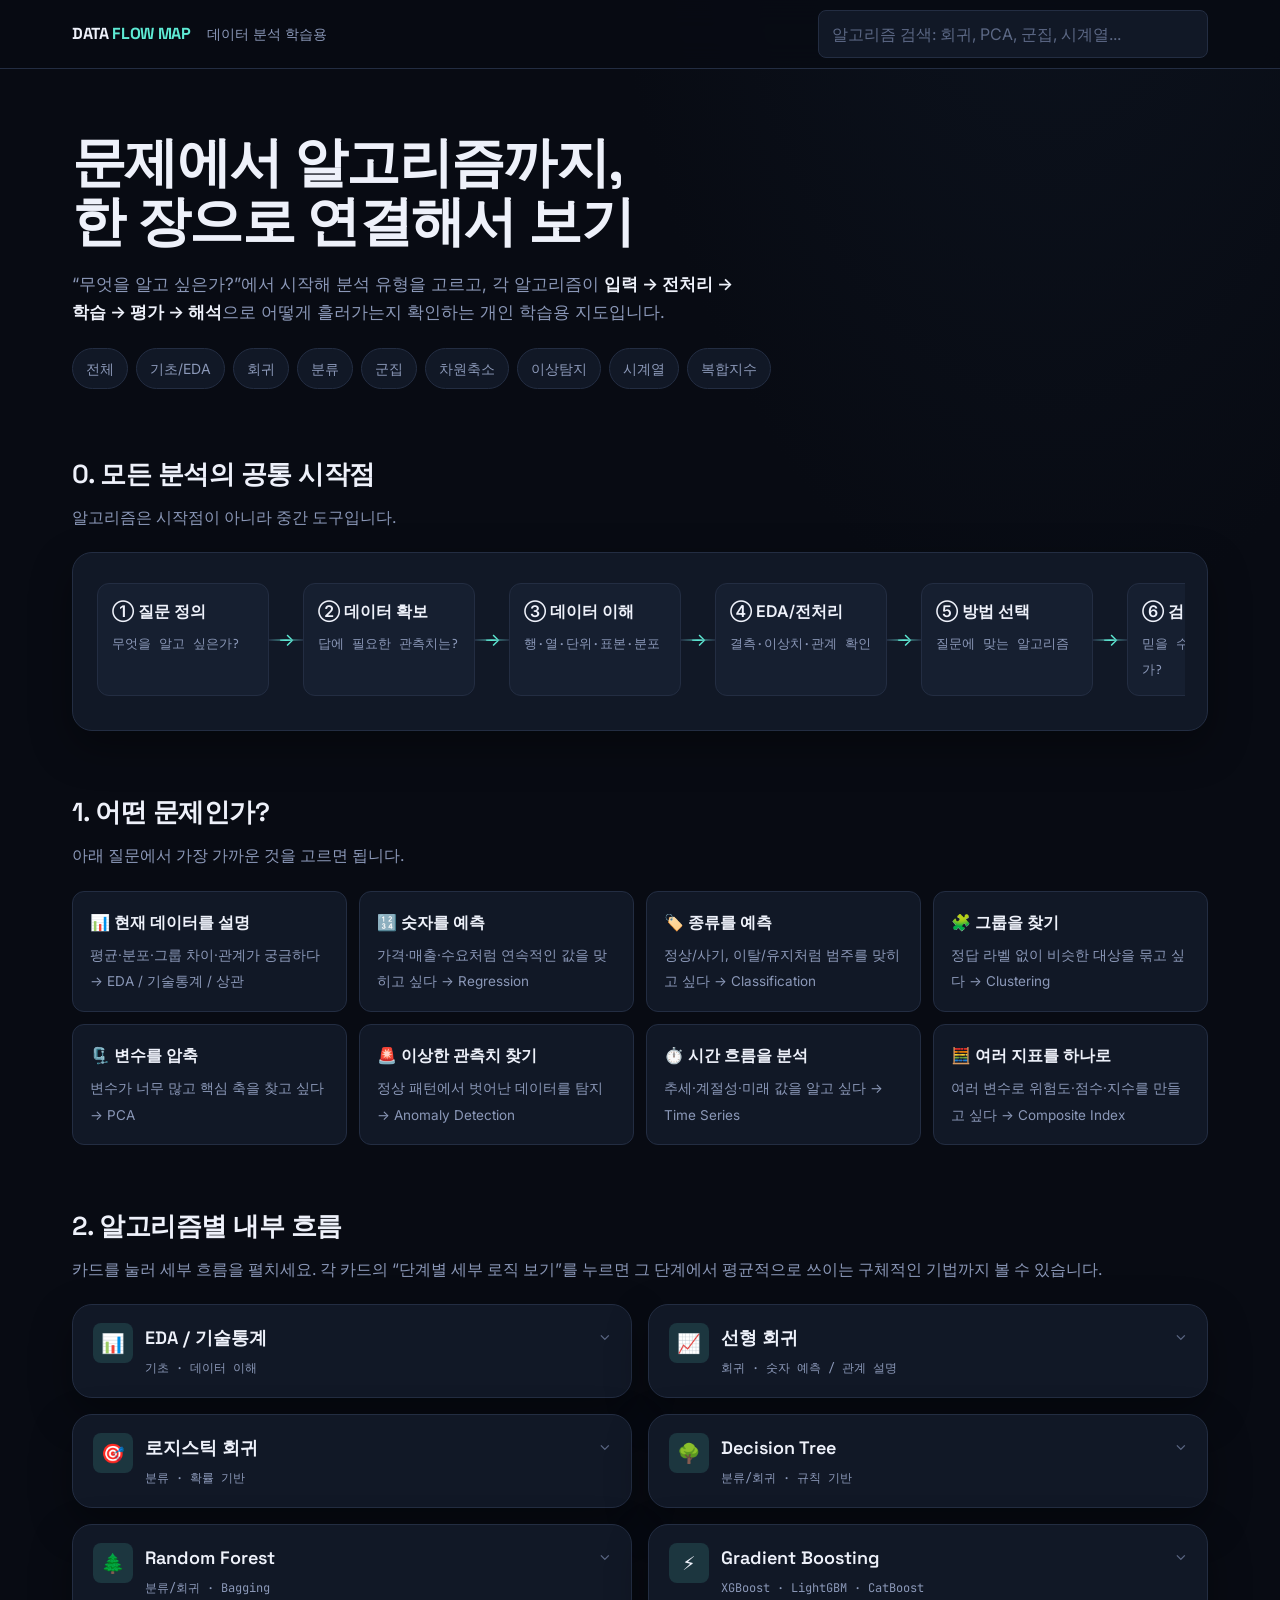
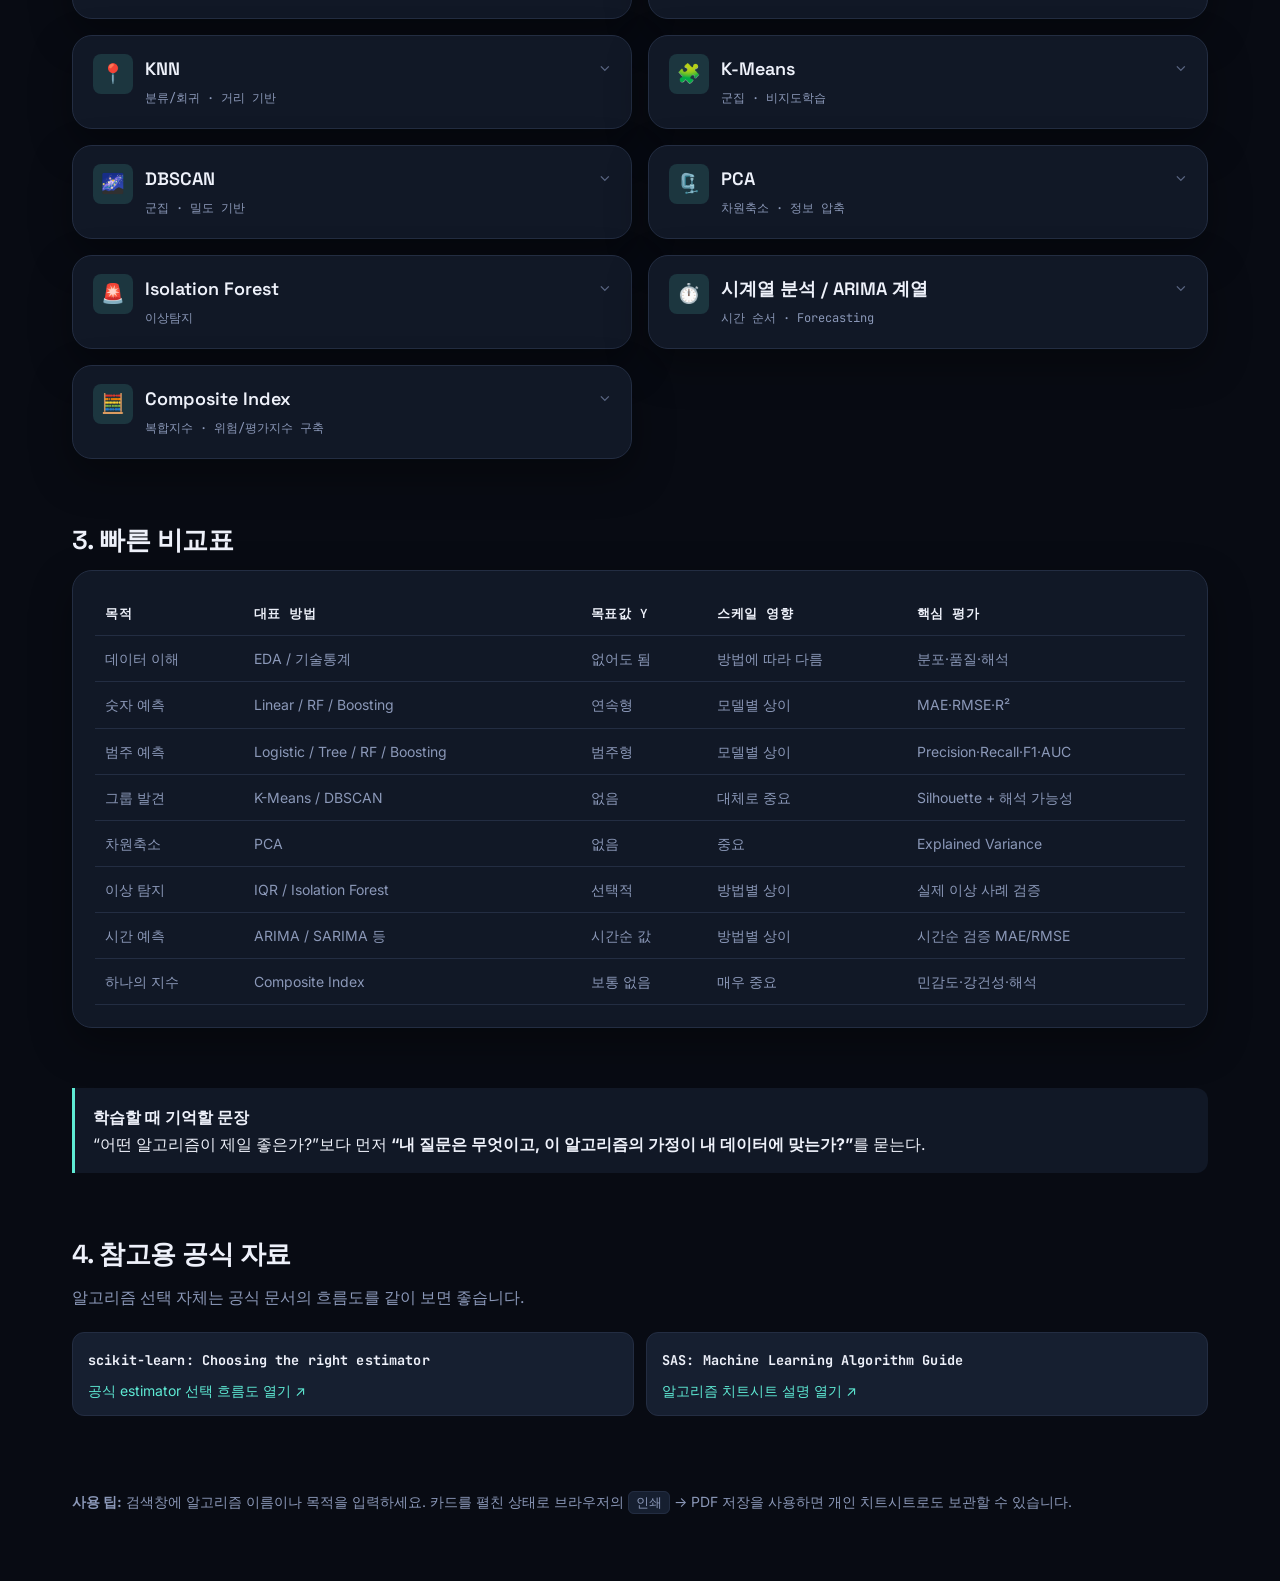
==== commit be061f93: "Add per-step detail logic to algorithm cards Each card's mini-flow step now can expand to show the s" ====
--- a/index.html
+++ b/index.html
@@ -68,19 +68,56 @@
 
 <section class="section" id="algorithms">
   <h2>2. 알고리즘별 내부 흐름</h2>
-  <p class="section-lead">카드를 눌러 세부 흐름을 펼치세요. 검색창으로 바로 찾을 수도 있습니다.</p>
+  <p class="section-lead">카드를 눌러 세부 흐름을 펼치세요. 각 카드의 “단계별 세부 로직 보기”를 누르면 그 단계에서 평균적으로 쓰이는 구체적인 기법까지 볼 수 있습니다.</p>
   <div class="algorithm-grid">
 
     <article class="card" id="desc" data-keywords="기초 eda 기술통계 평균 중앙값 분포 상관">
       <div class="card-head"><div class="icon">📊</div><div><h3>EDA / 기술통계</h3><span class="tag">기초 · 데이터 이해</span></div><div class="chev">⌄</div></div>
       <div class="card-body">
-        <div class="mini-flow">
-          <div class="step"><em>입력</em> 원본 데이터</div>
-          <div class="step">행/열 · 타입 · 단위 확인</div>
-          <div class="step">결측치 · 중복 · 이상치 확인</div>
-          <div class="step">평균 · 중앙값 · 표준편차 · 사분위수</div>
-          <div class="step">히스토그램 · 박스플롯 · 산점도 · 그룹 비교</div>
-          <div class="step"><em>결과</em> 데이터 특성과 다음 분석 방향 결정</div>
+        <button class="detail-toggle" type="button" aria-pressed="false">단계별 세부 로직 보기</button>
+        <div class="mini-flow">
+          <div class="step">
+            <div class="step-main"><em>입력</em> 원본 데이터</div>
+            <ul class="step-detail">
+              <li>원본 파일 로드(CSV/DB/API)</li>
+              <li>데이터 사전(codebook)과 스키마 대조</li>
+            </ul>
+          </div>
+          <div class="step">
+            <div class="step-main">행/열 · 타입 · 단위 확인</div>
+            <ul class="step-detail">
+              <li>dtype 캐스팅(문자열→숫자/날짜 등)</li>
+              <li>단위 통일(원/달러, m/km 등), 범주형 vs 연속형 구분</li>
+            </ul>
+          </div>
+          <div class="step">
+            <div class="step-main">결측치 · 중복 · 이상치 확인</div>
+            <ul class="step-detail">
+              <li>결측 패턴 파악(MCAR/MAR/MNAR)</li>
+              <li>중복 행 제거, IQR·Z-score로 극단값 스크리닝</li>
+            </ul>
+          </div>
+          <div class="step">
+            <div class="step-main">평균 · 중앙값 · 표준편차 · 사분위수</div>
+            <ul class="step-detail">
+              <li>그룹별 describe(), 최빈값(범주형)</li>
+              <li>왜도·첨도로 분포 치우침 확인</li>
+            </ul>
+          </div>
+          <div class="step">
+            <div class="step-main">히스토그램 · 박스플롯 · 산점도 · 그룹 비교</div>
+            <ul class="step-detail">
+              <li>상관행렬 · 히트맵으로 변수 간 관계 확인</li>
+              <li>t-test · ANOVA로 그룹 간 차이 검정</li>
+            </ul>
+          </div>
+          <div class="step">
+            <div class="step-main"><em>결과</em> 데이터 특성과 다음 분석 방향 결정</div>
+            <ul class="step-detail">
+              <li>발견한 이슈 정리, 가설 후보 목록화</li>
+              <li>적합한 분석 기법 후보 좁히기</li>
+            </ul>
+          </div>
         </div>
         <div class="two"><div class="info good"><strong>언제?</strong><p>거의 모든 분석의 첫 단계.</p></div><div class="info warn"><strong>주의</strong><p>평균 하나만 보고 전체 분포를 판단하지 않는다.</p></div></div>
       </div>
@@ -89,13 +126,48 @@
     <article class="card" id="reg" data-keywords="회귀 regression linear 선형 숫자 예측 ridge lasso">
       <div class="card-head"><div class="icon">📈</div><div><h3>선형 회귀</h3><span class="tag">회귀 · 숫자 예측 / 관계 설명</span></div><div class="chev">⌄</div></div>
       <div class="card-body">
-        <div class="mini-flow">
-          <div class="step"><em>입력</em> X 독립변수 + y 연속형 목표값</div>
-          <div class="step">결측·이상치·선형성·다중공선성 확인</div>
-          <div class="step">Train / Test 분리</div>
-          <div class="step">오차가 작아지도록 회귀계수 β 추정</div>
-          <div class="step">MAE · RMSE · R² + 잔차 진단</div>
-          <div class="step"><em>결과</em> 예측값 + 변수별 계수 해석</div>
+        <button class="detail-toggle" type="button" aria-pressed="false">단계별 세부 로직 보기</button>
+        <div class="mini-flow">
+          <div class="step">
+            <div class="step-main"><em>입력</em> X 독립변수 + y 연속형 목표값</div>
+            <ul class="step-detail">
+              <li>피처 · 타깃 정의, 데이터 타입 확인</li>
+            </ul>
+          </div>
+          <div class="step">
+            <div class="step-main">결측·이상치·선형성·다중공선성 확인</div>
+            <ul class="step-detail">
+              <li>결측 대체(평균/중앙값/모델 기반)</li>
+              <li>VIF로 다중공선성 점검, 산점도로 선형성 확인</li>
+            </ul>
+          </div>
+          <div class="step">
+            <div class="step-main">Train / Test 분리</div>
+            <ul class="step-detail">
+              <li>hold-out split(예: 8:2), 필요시 K-fold CV</li>
+            </ul>
+          </div>
+          <div class="step">
+            <div class="step-main">오차가 작아지도록 회귀계수 β 추정</div>
+            <ul class="step-detail">
+              <li>OLS(최소제곱법), 정규방정식 또는 경사하강법</li>
+              <li>과적합 방지 시 Ridge(L2) · Lasso(L1) 정규화</li>
+            </ul>
+          </div>
+          <div class="step">
+            <div class="step-main">MAE · RMSE · R² + 잔차 진단</div>
+            <ul class="step-detail">
+              <li>Q-Q plot으로 잔차 정규성 확인</li>
+              <li>Durbin-Watson으로 자기상관 점검</li>
+            </ul>
+          </div>
+          <div class="step">
+            <div class="step-main"><em>결과</em> 예측값 + 변수별 계수 해석</div>
+            <ul class="step-detail">
+              <li>표준화 계수로 변수별 영향력 비교</li>
+              <li>계수 신뢰구간 확인</li>
+            </ul>
+          </div>
         </div>
         <div class="two"><div class="info good"><strong>강점</strong><p>해석이 쉽고 좋은 baseline이 된다.</p></div><div class="info warn"><strong>주의</strong><p>계수가 곧 인과효과라는 뜻은 아니다.</p></div></div>
       </div>
@@ -104,14 +176,51 @@
     <article class="card" id="class" data-keywords="분류 logistic 로지스틱 classification 확률 binary">
       <div class="card-head"><div class="icon">🎯</div><div><h3>로지스틱 회귀</h3><span class="tag">분류 · 확률 기반</span></div><div class="chev">⌄</div></div>
       <div class="card-body">
-        <div class="mini-flow">
-          <div class="step"><em>입력</em> X + 범주형 y</div>
-          <div class="step">전처리 · 스케일링 · 클래스 비율 확인</div>
-          <div class="step">Train / Test 분리</div>
-          <div class="step">각 클래스에 속할 확률 추정</div>
-          <div class="step">Threshold로 클래스 결정</div>
-          <div class="step">Precision · Recall · F1 · ROC-AUC 평가</div>
-          <div class="step"><em>결과</em> 클래스 + 예측 확률</div>
+        <button class="detail-toggle" type="button" aria-pressed="false">단계별 세부 로직 보기</button>
+        <div class="mini-flow">
+          <div class="step">
+            <div class="step-main"><em>입력</em> X + 범주형 y</div>
+            <ul class="step-detail">
+              <li>피처 · 이진/다중 클래스 타깃 정의</li>
+            </ul>
+          </div>
+          <div class="step">
+            <div class="step-main">전처리 · 스케일링 · 클래스 비율 확인</div>
+            <ul class="step-detail">
+              <li>표준화(StandardScaler), 범주형 원-핫 인코딩</li>
+              <li>클래스 불균형 시 오버/언더샘플링(SMOTE 등)</li>
+            </ul>
+          </div>
+          <div class="step">
+            <div class="step-main">Train / Test 분리</div>
+            <ul class="step-detail">
+              <li>stratified split으로 클래스 비율 유지</li>
+            </ul>
+          </div>
+          <div class="step">
+            <div class="step-main">각 클래스에 속할 확률 추정</div>
+            <ul class="step-detail">
+              <li>시그모이드 함수로 로짓을 확률로 변환</li>
+              <li>최대우도추정(MLE)으로 계수 학습</li>
+            </ul>
+          </div>
+          <div class="step">
+            <div class="step-main">Threshold로 클래스 결정</div>
+            <ul class="step-detail">
+              <li>기본 0.5, 비용/목적에 따라 threshold 조정</li>
+              <li>ROC 곡선에서 최적 지점 탐색</li>
+            </ul>
+          </div>
+          <div class="step">
+            <div class="step-main">Precision · Recall · F1 · ROC-AUC 평가</div>
+            <ul class="step-detail">
+              <li>혼동행렬 분석</li>
+              <li>불균형 데이터는 PR curve로 보완</li>
+            </ul>
+          </div>
+          <div class="step">
+            <div class="step-main"><em>결과</em> 클래스 + 예측 확률</div>
+          </div>
         </div>
         <div class="two"><div class="info good"><strong>강점</strong><p>확률과 계수 해석이 비교적 쉽다.</p></div><div class="info warn"><strong>주의</strong><p>불균형 데이터에서는 Accuracy만 보면 위험하다.</p></div></div>
       </div>
@@ -120,13 +229,44 @@
     <article class="card" id="tree" data-keywords="분류 회귀 decision tree 의사결정나무">
       <div class="card-head"><div class="icon">🌳</div><div><h3>Decision Tree</h3><span class="tag">분류/회귀 · 규칙 기반</span></div><div class="chev">⌄</div></div>
       <div class="card-body">
-        <div class="mini-flow">
-          <div class="step"><em>입력</em> X + y</div>
-          <div class="step">데이터를 가장 잘 나누는 조건 탐색</div>
-          <div class="step">조건에 따라 노드를 반복 분할</div>
-          <div class="step">정지 조건 / 가지치기로 복잡도 제어</div>
-          <div class="step">분류 또는 수치 예측</div>
-          <div class="step"><em>평가</em> Test/CV 성능 + 트리 구조 확인</div>
+        <button class="detail-toggle" type="button" aria-pressed="false">단계별 세부 로직 보기</button>
+        <div class="mini-flow">
+          <div class="step">
+            <div class="step-main"><em>입력</em> X + y</div>
+          </div>
+          <div class="step">
+            <div class="step-main">데이터를 가장 잘 나누는 조건 탐색</div>
+            <ul class="step-detail">
+              <li>분류: Gini 불순도 · 정보이득(Entropy)</li>
+              <li>회귀: 분할 후 MSE 감소량 기준</li>
+            </ul>
+          </div>
+          <div class="step">
+            <div class="step-main">조건에 따라 노드를 반복 분할</div>
+            <ul class="step-detail">
+              <li>재귀적 이진 분할, 각 노드에서 최적 피처·임계값 탐색</li>
+            </ul>
+          </div>
+          <div class="step">
+            <div class="step-main">정지 조건 / 가지치기로 복잡도 제어</div>
+            <ul class="step-detail">
+              <li>max_depth, min_samples_leaf 등 하이퍼파라미터</li>
+              <li>cost-complexity pruning(사후 가지치기)</li>
+            </ul>
+          </div>
+          <div class="step">
+            <div class="step-main">분류 또는 수치 예측</div>
+            <ul class="step-detail">
+              <li>리프 노드의 다수 클래스(분류) 또는 평균값(회귀) 반환</li>
+            </ul>
+          </div>
+          <div class="step">
+            <div class="step-main"><em>평가</em> Test/CV 성능 + 트리 구조 확인</div>
+            <ul class="step-detail">
+              <li>트리 시각화로 분할 기준 검토</li>
+              <li>feature importance 확인</li>
+            </ul>
+          </div>
         </div>
         <div class="two"><div class="info good"><strong>강점</strong><p>비선형 관계와 상호작용을 표현하기 쉽다.</p></div><div class="info warn"><strong>주의</strong><p>깊은 단일 트리는 과적합되기 쉽다.</p></div></div>
       </div>
@@ -135,13 +275,39 @@
     <article class="card" id="rf" data-keywords="분류 회귀 random forest 랜덤포레스트 ensemble 앙상블">
       <div class="card-head"><div class="icon">🌲</div><div><h3>Random Forest</h3><span class="tag">분류/회귀 · Bagging</span></div><div class="chev">⌄</div></div>
       <div class="card-body">
-        <div class="mini-flow">
-          <div class="step"><em>입력</em> X + y</div>
-          <div class="step">여러 bootstrap 표본 생성</div>
-          <div class="step">각 표본에서 서로 다른 Decision Tree 학습</div>
-          <div class="step">분류: 다수결 / 회귀: 평균</div>
-          <div class="step">Test/CV 평가 + 변수 중요도 참고</div>
-          <div class="step"><em>결과</em> 단일 트리보다 안정적인 예측</div>
+        <button class="detail-toggle" type="button" aria-pressed="false">단계별 세부 로직 보기</button>
+        <div class="mini-flow">
+          <div class="step">
+            <div class="step-main"><em>입력</em> X + y</div>
+          </div>
+          <div class="step">
+            <div class="step-main">여러 bootstrap 표본 생성</div>
+            <ul class="step-detail">
+              <li>복원추출로 N개 샘플셋 생성</li>
+              <li>트리마다 피처 서브셋도 무작위 선택(max_features)</li>
+            </ul>
+          </div>
+          <div class="step">
+            <div class="step-main">각 표본에서 서로 다른 Decision Tree 학습</div>
+            <ul class="step-detail">
+              <li>가지치기 없이 깊게 성장시켜 트리 간 상관 최소화</li>
+            </ul>
+          </div>
+          <div class="step">
+            <div class="step-main">분류: 다수결 / 회귀: 평균</div>
+            <ul class="step-detail">
+              <li>모든 트리의 예측을 집계(aggregation)</li>
+            </ul>
+          </div>
+          <div class="step">
+            <div class="step-main">Test/CV 평가 + 변수 중요도 참고</div>
+            <ul class="step-detail">
+              <li>OOB(out-of-bag) 오차로 별도 검증셋 없이 성능 추정</li>
+            </ul>
+          </div>
+          <div class="step">
+            <div class="step-main"><em>결과</em> 단일 트리보다 안정적인 예측</div>
+          </div>
         </div>
         <div class="two"><div class="info good"><strong>강점</strong><p>복잡한 정형 데이터에서 안정적인 baseline.</p></div><div class="info warn"><strong>주의</strong><p>변수 중요도는 인과관계가 아니다.</p></div></div>
       </div>
@@ -150,14 +316,46 @@
     <article class="card" id="boost" data-keywords="분류 회귀 gradient boosting xgboost lightgbm catboost 부스팅">
       <div class="card-head"><div class="icon">⚡</div><div><h3>Gradient Boosting</h3><span class="tag">XGBoost · LightGBM · CatBoost</span></div><div class="chev">⌄</div></div>
       <div class="card-body">
-        <div class="mini-flow">
-          <div class="step"><em>입력</em> X + y</div>
-          <div class="step">첫 약한 모델 학습</div>
-          <div class="step">현재 모델의 오차/잔차 계산</div>
-          <div class="step">오차를 줄이는 다음 모델 추가</div>
-          <div class="step">이 과정을 순차적으로 반복</div>
-          <div class="step">CV · Early stopping · 튜닝</div>
-          <div class="step"><em>결과</em> 여러 약한 모델을 합친 강한 예측기</div>
+        <button class="detail-toggle" type="button" aria-pressed="false">단계별 세부 로직 보기</button>
+        <div class="mini-flow">
+          <div class="step">
+            <div class="step-main"><em>입력</em> X + y</div>
+          </div>
+          <div class="step">
+            <div class="step-main">첫 약한 모델 학습</div>
+            <ul class="step-detail">
+              <li>보통 얕은 트리(stump)로 시작, 초기 예측은 평균/로그오즈</li>
+            </ul>
+          </div>
+          <div class="step">
+            <div class="step-main">현재 모델의 오차/잔차 계산</div>
+            <ul class="step-detail">
+              <li>손실함수의 gradient(음의 기울기) 계산</li>
+            </ul>
+          </div>
+          <div class="step">
+            <div class="step-main">오차를 줄이는 다음 모델 추가</div>
+            <ul class="step-detail">
+              <li>잔차를 타깃으로 새 트리 학습</li>
+              <li>learning rate로 기여도 조절(shrinkage)</li>
+            </ul>
+          </div>
+          <div class="step">
+            <div class="step-main">이 과정을 순차적으로 반복</div>
+            <ul class="step-detail">
+              <li>n_estimators만큼 반복, 매번 이전 오차를 보정</li>
+            </ul>
+          </div>
+          <div class="step">
+            <div class="step-main">CV · Early stopping · 튜닝</div>
+            <ul class="step-detail">
+              <li>validation loss로 조기 종료</li>
+              <li>learning_rate · max_depth · subsample 그리드 탐색</li>
+            </ul>
+          </div>
+          <div class="step">
+            <div class="step-main"><em>결과</em> 여러 약한 모델을 합친 강한 예측기</div>
+          </div>
         </div>
         <div class="two"><div class="info good"><strong>강점</strong><p>정형 데이터 예측에서 매우 강력하다.</p></div><div class="info warn"><strong>주의</strong><p>튜닝과 데이터 누수 관리가 중요하다.</p></div></div>
       </div>
@@ -166,13 +364,42 @@
     <article class="card" id="knn" data-keywords="분류 회귀 knn nearest neighbor 최근접 이웃 거리">
       <div class="card-head"><div class="icon">📍</div><div><h3>KNN</h3><span class="tag">분류/회귀 · 거리 기반</span></div><div class="chev">⌄</div></div>
       <div class="card-body">
-        <div class="mini-flow">
-          <div class="step"><em>입력</em> X + y</div>
-          <div class="step">변수 스케일 맞추기</div>
-          <div class="step">새 관측치와 모든 학습점의 거리 계산</div>
-          <div class="step">가장 가까운 K개 선택</div>
-          <div class="step">분류: 투표 / 회귀: 평균</div>
-          <div class="step"><em>평가</em> K값을 CV로 선택</div>
+        <button class="detail-toggle" type="button" aria-pressed="false">단계별 세부 로직 보기</button>
+        <div class="mini-flow">
+          <div class="step">
+            <div class="step-main"><em>입력</em> X + y</div>
+          </div>
+          <div class="step">
+            <div class="step-main">변수 스케일 맞추기</div>
+            <ul class="step-detail">
+              <li>표준화 필수(거리 기반이라 스케일 차이에 민감)</li>
+              <li>범주형은 인코딩 후 거리정의 재검토</li>
+            </ul>
+          </div>
+          <div class="step">
+            <div class="step-main">새 관측치와 모든 학습점의 거리 계산</div>
+            <ul class="step-detail">
+              <li>유클리드 · 맨해튼 · 코사인 거리 중 선택</li>
+            </ul>
+          </div>
+          <div class="step">
+            <div class="step-main">가장 가까운 K개 선택</div>
+            <ul class="step-detail">
+              <li>작은 K: 과적합 경향 / 큰 K: 과소적합 경향</li>
+            </ul>
+          </div>
+          <div class="step">
+            <div class="step-main">분류: 투표 / 회귀: 평균</div>
+            <ul class="step-detail">
+              <li>거리 가중 투표(weighted KNN)도 가능</li>
+            </ul>
+          </div>
+          <div class="step">
+            <div class="step-main"><em>평가</em> K값을 CV로 선택</div>
+            <ul class="step-detail">
+              <li>여러 K에 대한 CV 오차 곡선에서 최적 K 탐색</li>
+            </ul>
+          </div>
         </div>
         <div class="two"><div class="info good"><strong>강점</strong><p>직관적이고 별도 복잡한 학습 과정이 없다.</p></div><div class="info warn"><strong>주의</strong><p>스케일과 차원 수에 매우 민감하다.</p></div></div>
       </div>
@@ -181,14 +408,46 @@
     <article class="card" id="cluster" data-keywords="군집 clustering kmeans k-means 클러스터 비지도">
       <div class="card-head"><div class="icon">🧩</div><div><h3>K-Means</h3><span class="tag">군집 · 비지도학습</span></div><div class="chev">⌄</div></div>
       <div class="card-body">
-        <div class="mini-flow">
-          <div class="step"><em>입력</em> 정답 없는 X</div>
-          <div class="step">스케일링 + K개 중심 초기화</div>
-          <div class="step">각 점을 가장 가까운 중심에 배정</div>
-          <div class="step">각 그룹 평균으로 중심 이동</div>
-          <div class="step">배정과 이동을 수렴할 때까지 반복</div>
-          <div class="step">Elbow / Silhouette로 군집 품질 확인</div>
-          <div class="step"><em>결과</em> K개의 데이터 그룹</div>
+        <button class="detail-toggle" type="button" aria-pressed="false">단계별 세부 로직 보기</button>
+        <div class="mini-flow">
+          <div class="step">
+            <div class="step-main"><em>입력</em> 정답 없는 X</div>
+          </div>
+          <div class="step">
+            <div class="step-main">스케일링 + K개 중심 초기화</div>
+            <ul class="step-detail">
+              <li>표준화 필수</li>
+              <li>K-means++로 초기 중심을 퍼뜨려 수렴 안정화</li>
+            </ul>
+          </div>
+          <div class="step">
+            <div class="step-main">각 점을 가장 가까운 중심에 배정</div>
+            <ul class="step-detail">
+              <li>유클리드 거리 기준 클러스터 라벨 할당</li>
+            </ul>
+          </div>
+          <div class="step">
+            <div class="step-main">각 그룹 평균으로 중심 이동</div>
+            <ul class="step-detail">
+              <li>클러스터별 centroid 재계산</li>
+            </ul>
+          </div>
+          <div class="step">
+            <div class="step-main">배정과 이동을 수렴할 때까지 반복</div>
+            <ul class="step-detail">
+              <li>중심 이동이 임계값 이하이거나 max_iter 도달 시 종료</li>
+            </ul>
+          </div>
+          <div class="step">
+            <div class="step-main">Elbow / Silhouette로 군집 품질 확인</div>
+            <ul class="step-detail">
+              <li>WCSS(군집 내 분산)가 꺾이는 지점 탐색</li>
+              <li>Silhouette score로 군집 분리도 확인</li>
+            </ul>
+          </div>
+          <div class="step">
+            <div class="step-main"><em>결과</em> K개의 데이터 그룹</div>
+          </div>
         </div>
         <div class="two"><div class="info good"><strong>강점</strong><p>대규모 데이터에도 비교적 빠르고 직관적이다.</p></div><div class="info warn"><strong>주의</strong><p>K를 정해야 하며 구형 군집 가정에 가깝다.</p></div></div>
       </div>
@@ -197,13 +456,35 @@
     <article class="card" id="dbscan" data-keywords="군집 dbscan density 밀도 noise 이상치">
       <div class="card-head"><div class="icon">🌌</div><div><h3>DBSCAN</h3><span class="tag">군집 · 밀도 기반</span></div><div class="chev">⌄</div></div>
       <div class="card-body">
-        <div class="mini-flow">
-          <div class="step"><em>입력</em> 정답 없는 X</div>
-          <div class="step">거리 스케일 확인 / 표준화</div>
-          <div class="step">eps 반경 내 이웃 개수 계산</div>
-          <div class="step">충분히 밀집된 점에서 군집 확장</div>
-          <div class="step">어느 군집에도 속하지 않으면 Noise</div>
-          <div class="step"><em>결과</em> 임의 모양 군집 + 이상점</div>
+        <button class="detail-toggle" type="button" aria-pressed="false">단계별 세부 로직 보기</button>
+        <div class="mini-flow">
+          <div class="step">
+            <div class="step-main"><em>입력</em> 정답 없는 X</div>
+          </div>
+          <div class="step">
+            <div class="step-main">거리 스케일 확인 / 표준화</div>
+          </div>
+          <div class="step">
+            <div class="step-main">eps 반경 내 이웃 개수 계산</div>
+            <ul class="step-detail">
+              <li>k-distance plot으로 적정 eps 추정</li>
+            </ul>
+          </div>
+          <div class="step">
+            <div class="step-main">충분히 밀집된 점에서 군집 확장</div>
+            <ul class="step-detail">
+              <li>core point(min_samples 이상 이웃) 기준 밀도 연결 확장</li>
+            </ul>
+          </div>
+          <div class="step">
+            <div class="step-main">어느 군집에도 속하지 않으면 Noise</div>
+            <ul class="step-detail">
+              <li>border point와 noise point 구분</li>
+            </ul>
+          </div>
+          <div class="step">
+            <div class="step-main"><em>결과</em> 임의 모양 군집 + 이상점</div>
+          </div>
         </div>
         <div class="two"><div class="info good"><strong>강점</strong><p>K를 미리 정하지 않고 복잡한 모양을 찾는다.</p></div><div class="info warn"><strong>주의</strong><p>밀도가 크게 다른 군집에는 설정이 어렵다.</p></div></div>
       </div>
@@ -212,14 +493,46 @@
     <article class="card" id="pca" data-keywords="차원축소 pca principal component 주성분 분산">
       <div class="card-head"><div class="icon">🗜️</div><div><h3>PCA</h3><span class="tag">차원축소 · 정보 압축</span></div><div class="chev">⌄</div></div>
       <div class="card-body">
-        <div class="mini-flow">
-          <div class="step"><em>입력</em> 여러 수치 변수 X</div>
-          <div class="step">일반적으로 중심화/표준화</div>
-          <div class="step">데이터 분산이 큰 방향 탐색</div>
-          <div class="step">서로 직교하는 주성분 PC 생성</div>
-          <div class="step">Explained Variance 확인</div>
-          <div class="step">필요한 PC만 선택해 데이터 변환</div>
-          <div class="step"><em>결과</em> 적은 차원의 새로운 변수</div>
+        <button class="detail-toggle" type="button" aria-pressed="false">단계별 세부 로직 보기</button>
+        <div class="mini-flow">
+          <div class="step">
+            <div class="step-main"><em>입력</em> 여러 수치 변수 X</div>
+          </div>
+          <div class="step">
+            <div class="step-main">일반적으로 중심화/표준화</div>
+            <ul class="step-detail">
+              <li>평균 0으로 센터링</li>
+              <li>스케일 차이가 크면 표준화(분산 기준 왜곡 방지)</li>
+            </ul>
+          </div>
+          <div class="step">
+            <div class="step-main">데이터 분산이 큰 방향 탐색</div>
+            <ul class="step-detail">
+              <li>공분산 행렬 계산 후 고유값 분해 또는 SVD</li>
+            </ul>
+          </div>
+          <div class="step">
+            <div class="step-main">서로 직교하는 주성분 PC 생성</div>
+            <ul class="step-detail">
+              <li>고유값이 큰 순서대로 PC 정렬</li>
+              <li>각 PC는 원 변수들의 선형결합</li>
+            </ul>
+          </div>
+          <div class="step">
+            <div class="step-main">Explained Variance 확인</div>
+            <ul class="step-detail">
+              <li>누적 설명분산 그래프(scree plot)로 유지할 PC 개수 결정</li>
+            </ul>
+          </div>
+          <div class="step">
+            <div class="step-main">필요한 PC만 선택해 데이터 변환</div>
+            <ul class="step-detail">
+              <li>선택한 PC로 원 데이터를 투영(projection)</li>
+            </ul>
+          </div>
+          <div class="step">
+            <div class="step-main"><em>결과</em> 적은 차원의 새로운 변수</div>
+          </div>
         </div>
         <div class="two"><div class="info good"><strong>강점</strong><p>상관된 많은 변수를 압축할 수 있다.</p></div><div class="info warn"><strong>주의</strong><p>PC가 원래 변수보다 해석하기 어려울 수 있다.</p></div></div>
       </div>
@@ -228,13 +541,38 @@
     <article class="card" id="anomaly" data-keywords="이상탐지 anomaly isolation forest outlier 이상치">
       <div class="card-head"><div class="icon">🚨</div><div><h3>Isolation Forest</h3><span class="tag">이상탐지</span></div><div class="chev">⌄</div></div>
       <div class="card-body">
-        <div class="mini-flow">
-          <div class="step"><em>입력</em> 주로 정상 관측치가 많은 X</div>
-          <div class="step">무작위 변수와 분할점으로 여러 트리 생성</div>
-          <div class="step">각 관측치가 격리되기까지 필요한 분할 수 측정</div>
-          <div class="step">빠르게 격리되는 관측치에 높은 이상점수</div>
-          <div class="step">임계값/contamination으로 이상치 지정</div>
-          <div class="step"><em>결과</em> 정상/이상 + anomaly score</div>
+        <button class="detail-toggle" type="button" aria-pressed="false">단계별 세부 로직 보기</button>
+        <div class="mini-flow">
+          <div class="step">
+            <div class="step-main"><em>입력</em> 주로 정상 관측치가 많은 X</div>
+          </div>
+          <div class="step">
+            <div class="step-main">무작위 변수와 분할점으로 여러 트리 생성</div>
+            <ul class="step-detail">
+              <li>각 iTree마다 무작위 피처·임계값으로 재귀 분할</li>
+            </ul>
+          </div>
+          <div class="step">
+            <div class="step-main">각 관측치가 격리되기까지 필요한 분할 수 측정</div>
+            <ul class="step-detail">
+              <li>평균 경로 길이(path length) 계산</li>
+            </ul>
+          </div>
+          <div class="step">
+            <div class="step-main">빠르게 격리되는 관측치에 높은 이상점수</div>
+            <ul class="step-detail">
+              <li>경로 길이가 짧을수록 이상 스코어 상승</li>
+            </ul>
+          </div>
+          <div class="step">
+            <div class="step-main">임계값/contamination으로 이상치 지정</div>
+            <ul class="step-detail">
+              <li>contamination 비율 지정 또는 score threshold 직접 설정</li>
+            </ul>
+          </div>
+          <div class="step">
+            <div class="step-main"><em>결과</em> 정상/이상 + anomaly score</div>
+          </div>
         </div>
         <div class="two"><div class="info good"><strong>강점</strong><p>고차원 데이터에도 적용 가능하다.</p></div><div class="info warn"><strong>주의</strong><p>‘드물다’와 ‘문제다’는 같은 뜻이 아니다.</p></div></div>
       </div>
@@ -243,14 +581,48 @@
     <article class="card" id="time" data-keywords="시계열 time series arima moving average forecast 예측 시간">
       <div class="card-head"><div class="icon">⏱️</div><div><h3>시계열 분석 / ARIMA 계열</h3><span class="tag">시간 순서 · Forecasting</span></div><div class="chev">⌄</div></div>
       <div class="card-body">
-        <div class="mini-flow">
-          <div class="step"><em>입력</em> 시간순 데이터</div>
-          <div class="step">추세 · 계절성 · 결측 · 이상치 확인</div>
-          <div class="step">시간순 Train / Validation 분할</div>
-          <div class="step">정상성/차분/자기상관 구조 확인</div>
-          <div class="step">ARIMA/SARIMA 등 모델 학습</div>
-          <div class="step">미래 구간 예측 + MAE/RMSE 등 평가</div>
-          <div class="step"><em>결과</em> 미래값 + 예측 불확실성</div>
+        <button class="detail-toggle" type="button" aria-pressed="false">단계별 세부 로직 보기</button>
+        <div class="mini-flow">
+          <div class="step">
+            <div class="step-main"><em>입력</em> 시간순 데이터</div>
+          </div>
+          <div class="step">
+            <div class="step-main">추세 · 계절성 · 결측 · 이상치 확인</div>
+            <ul class="step-detail">
+              <li>시계열 분해(STL 등)로 추세/계절성 분리</li>
+              <li>결측 보간(선형/시간가중)</li>
+            </ul>
+          </div>
+          <div class="step">
+            <div class="step-main">시간순 Train / Validation 분할</div>
+            <ul class="step-detail">
+              <li>무작위 셔플 금지, rolling/expanding window 분할</li>
+            </ul>
+          </div>
+          <div class="step">
+            <div class="step-main">정상성/차분/자기상관 구조 확인</div>
+            <ul class="step-detail">
+              <li>ADF 검정으로 정상성 확인, 필요시 차분(differencing)</li>
+              <li>ACF/PACF로 (p, q) 후보 파악</li>
+            </ul>
+          </div>
+          <div class="step">
+            <div class="step-main">ARIMA/SARIMA 등 모델 학습</div>
+            <ul class="step-detail">
+              <li>(p,d,q) 또는 계절성 (P,D,Q,m) 파라미터 추정</li>
+              <li>MLE로 계수 적합</li>
+            </ul>
+          </div>
+          <div class="step">
+            <div class="step-main">미래 구간 예측 + MAE/RMSE 등 평가</div>
+            <ul class="step-detail">
+              <li>walk-forward validation</li>
+              <li>예측구간(prediction interval) 계산</li>
+            </ul>
+          </div>
+          <div class="step">
+            <div class="step-main"><em>결과</em> 미래값 + 예측 불확실성</div>
+          </div>
         </div>
         <div class="two"><div class="info good"><strong>강점</strong><p>시간 의존성과 추세를 명시적으로 다룬다.</p></div><div class="info warn"><strong>주의</strong><p>랜덤 셔플 분할을 하면 미래 정보 누수가 생길 수 있다.</p></div></div>
       </div>
@@ -259,14 +631,46 @@
     <article class="card" id="index" data-keywords="복합지수 composite index 가중치 정규화 zscore minmax 민감도 위험지수">
       <div class="card-head"><div class="icon">🧮</div><div><h3>Composite Index</h3><span class="tag">복합지수 · 위험/평가지수 구축</span></div><div class="chev">⌄</div></div>
       <div class="card-body">
-        <div class="mini-flow">
-          <div class="step"><em>질문</em> 무엇을 하나의 지수로 표현할 것인가?</div>
-          <div class="step">이론적 틀 → 변수 선정</div>
-          <div class="step">데이터 단위 · 방향 · 공간/시간 수준 확인</div>
-          <div class="step">결측치 처리 + Raw/Z-score/Min-Max/Percentile 등 정규화 결정</div>
-          <div class="step">가중치 결정 → Weighted Sum / Geometric Mean 등 집계</div>
-          <div class="step">정규화·가중치·변수 선택을 바꾸는 민감도 분석</div>
-          <div class="step"><em>결과</em> 지수 + 순위 + 불확실성/한계</div>
+        <button class="detail-toggle" type="button" aria-pressed="false">단계별 세부 로직 보기</button>
+        <div class="mini-flow">
+          <div class="step">
+            <div class="step-main"><em>질문</em> 무엇을 하나의 지수로 표현할 것인가?</div>
+          </div>
+          <div class="step">
+            <div class="step-main">이론적 틀 → 변수 선정</div>
+            <ul class="step-detail">
+              <li>문헌 · 전문가 검토로 하위지표(sub-indicator) 후보 선정</li>
+            </ul>
+          </div>
+          <div class="step">
+            <div class="step-main">데이터 단위 · 방향 · 공간/시간 수준 확인</div>
+            <ul class="step-detail">
+              <li>역방향 지표는 부호 반전</li>
+              <li>지리적/시간적 집계 수준 통일</li>
+            </ul>
+          </div>
+          <div class="step">
+            <div class="step-main">결측치 처리 + Raw/Z-score/Min-Max/Percentile 등 정규화 결정</div>
+            <ul class="step-detail">
+              <li>정규화 방식별 결과 비교</li>
+              <li>결측은 보간 또는 해당 하위지표 제외</li>
+            </ul>
+          </div>
+          <div class="step">
+            <div class="step-main">가중치 결정 → Weighted Sum / Geometric Mean 등 집계</div>
+            <ul class="step-detail">
+              <li>동일가중 / PCA 기반 가중치 / 전문가 델파이 기법 등</li>
+            </ul>
+          </div>
+          <div class="step">
+            <div class="step-main">정규화·가중치·변수 선택을 바꾸는 민감도 분석</div>
+            <ul class="step-detail">
+              <li>몬테카를로 시뮬레이션으로 순위 변동성 확인</li>
+            </ul>
+          </div>
+          <div class="step">
+            <div class="step-main"><em>결과</em> 지수 + 순위 + 불확실성/한계</div>
+          </div>
         </div>
         <div class="two"><div class="info good"><strong>핵심</strong><p>‘계산법’보다 변수와 가중치의 이론적 근거가 중요하다.</p></div><div class="info warn"><strong>주의</strong><p>정규화 선택 때문에 순위가 뒤집히는지 반드시 확인한다.</p></div></div>
       </div>
--- a/style.css
+++ b/style.css
@@ -104,8 +104,19 @@
 .card-body{display:none;border-top:1px solid var(--border);padding:18px 20px;background:var(--bg)}
 .card.open .card-body{display:block}
 
+/* 단계별 세부 로직 토글 */
+.detail-toggle{
+  display:inline-flex;align-items:center;gap:6px;margin-bottom:12px;
+  background:transparent;border:1px solid var(--border);color:var(--muted);
+  padding:6px 13px;border-radius:var(--r-pill);font-size:12.5px;cursor:pointer;
+  transition:border-color .15s ease,color .15s ease;
+}
+.detail-toggle::before{content:"⚙";font-size:12px}
+.detail-toggle:hover{border-color:var(--border-strong);color:var(--text)}
+.detail-toggle[aria-pressed="true"]{border-color:var(--accent);color:var(--accent);background:var(--accent-dim)}
+
 /* 미니 흐름 - 세로 커넥터(라인+도트)로 실제 flow map처럼 표현 */
-.mini-flow{display:grid;grid-template-columns:1fr;gap:0;margin:12px 0 16px}
+.mini-flow{display:grid;grid-template-columns:1fr;gap:0;margin:0 0 16px}
 .step{
   position:relative;background:var(--panel2);border:1px solid var(--border);border-radius:var(--r-md);
   padding:10px 12px;font-size:14.5px;
@@ -120,6 +131,14 @@
   background:var(--accent);box-shadow:0 0 0 3px var(--bg);
 }
 .step em{font-style:normal;color:var(--accent);font-weight:600;font-family:var(--font-mono);font-size:12.5px;margin-right:2px}
+.step-detail{
+  list-style:none;margin:8px 0 0;padding:8px 0 0;display:none;
+  border-top:1px dashed var(--border);
+}
+.step-detail li{position:relative;padding-left:14px;color:var(--muted);font-size:12.5px;line-height:1.65}
+.step-detail li:not(:last-child){margin-bottom:4px}
+.step-detail li::before{content:"";position:absolute;left:0;top:8px;width:4px;height:4px;border-radius:50%;background:var(--accent)}
+.mini-flow.detail-open .step-detail{display:block}
 
 .two{display:grid;grid-template-columns:1fr 1fr;gap:12px}
 .info{background:var(--panel2);border-radius:var(--r-md);padding:13px 15px;border:1px solid var(--border)}
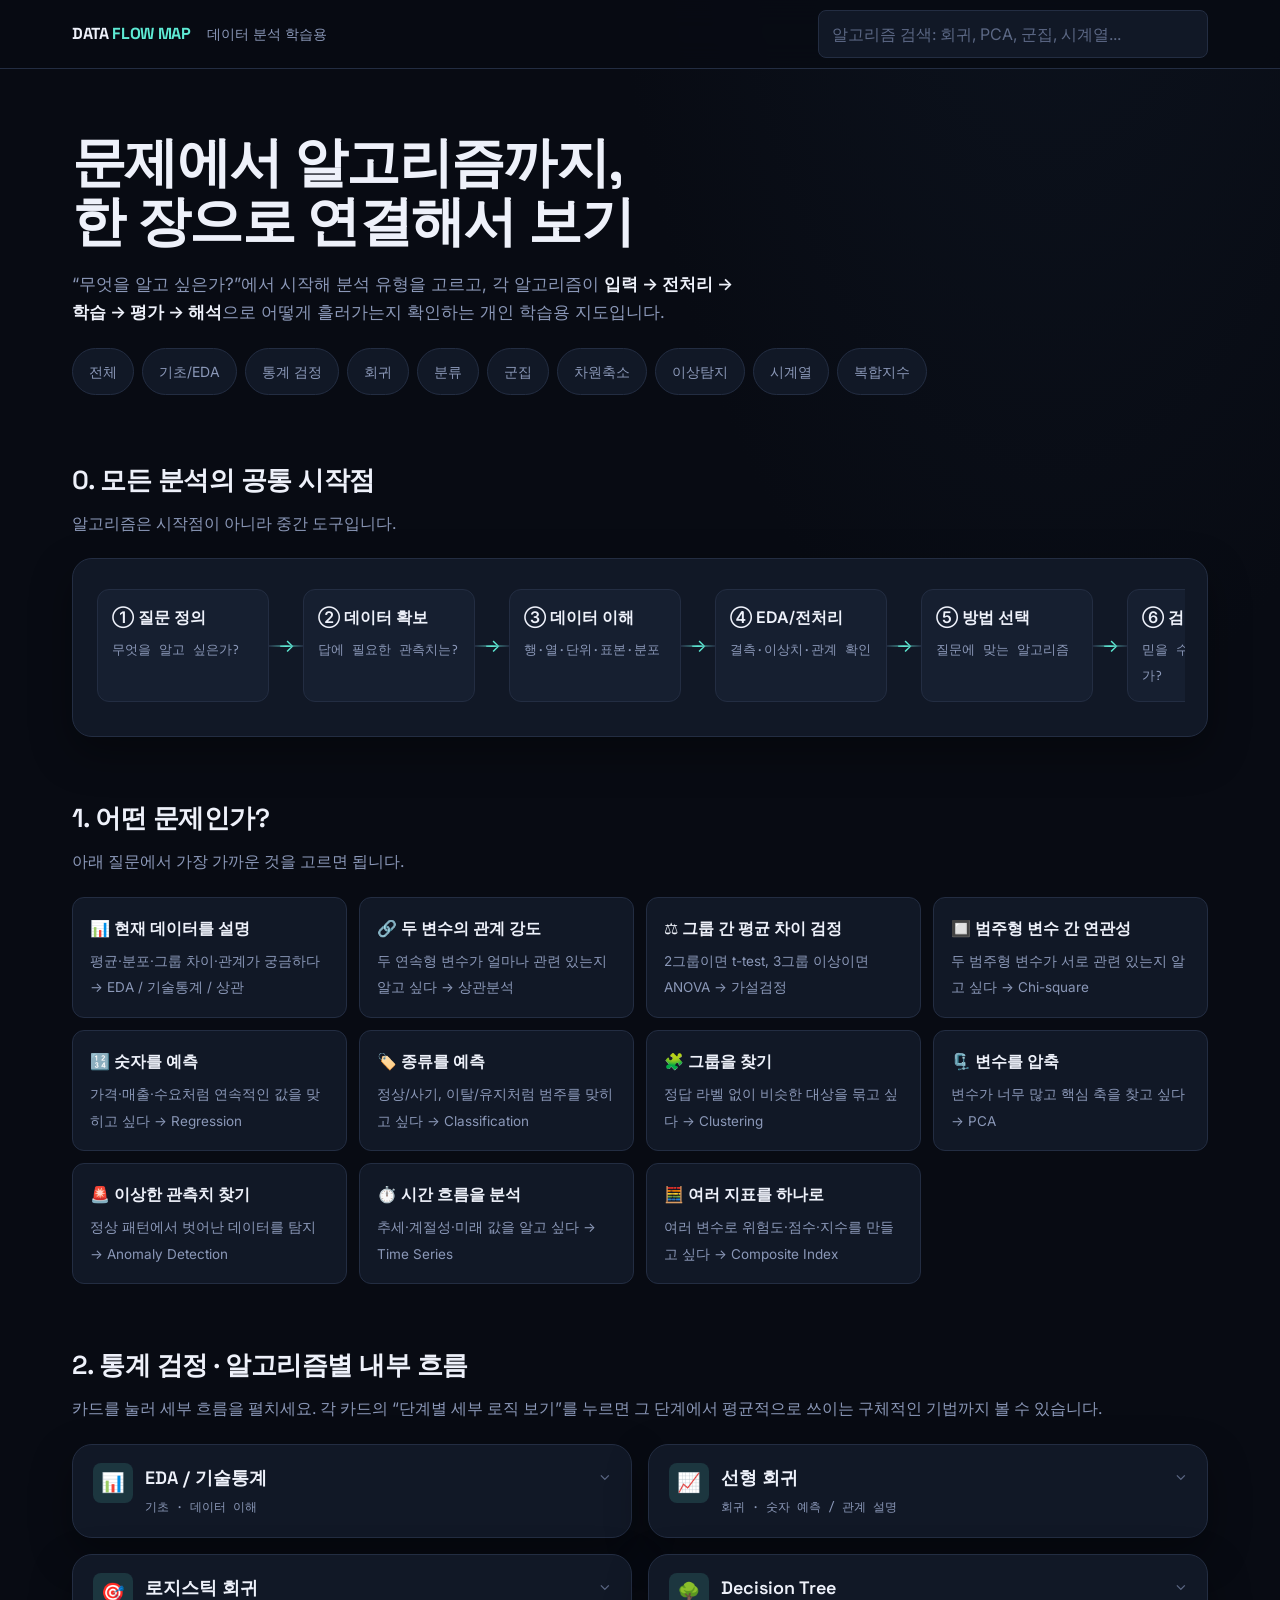
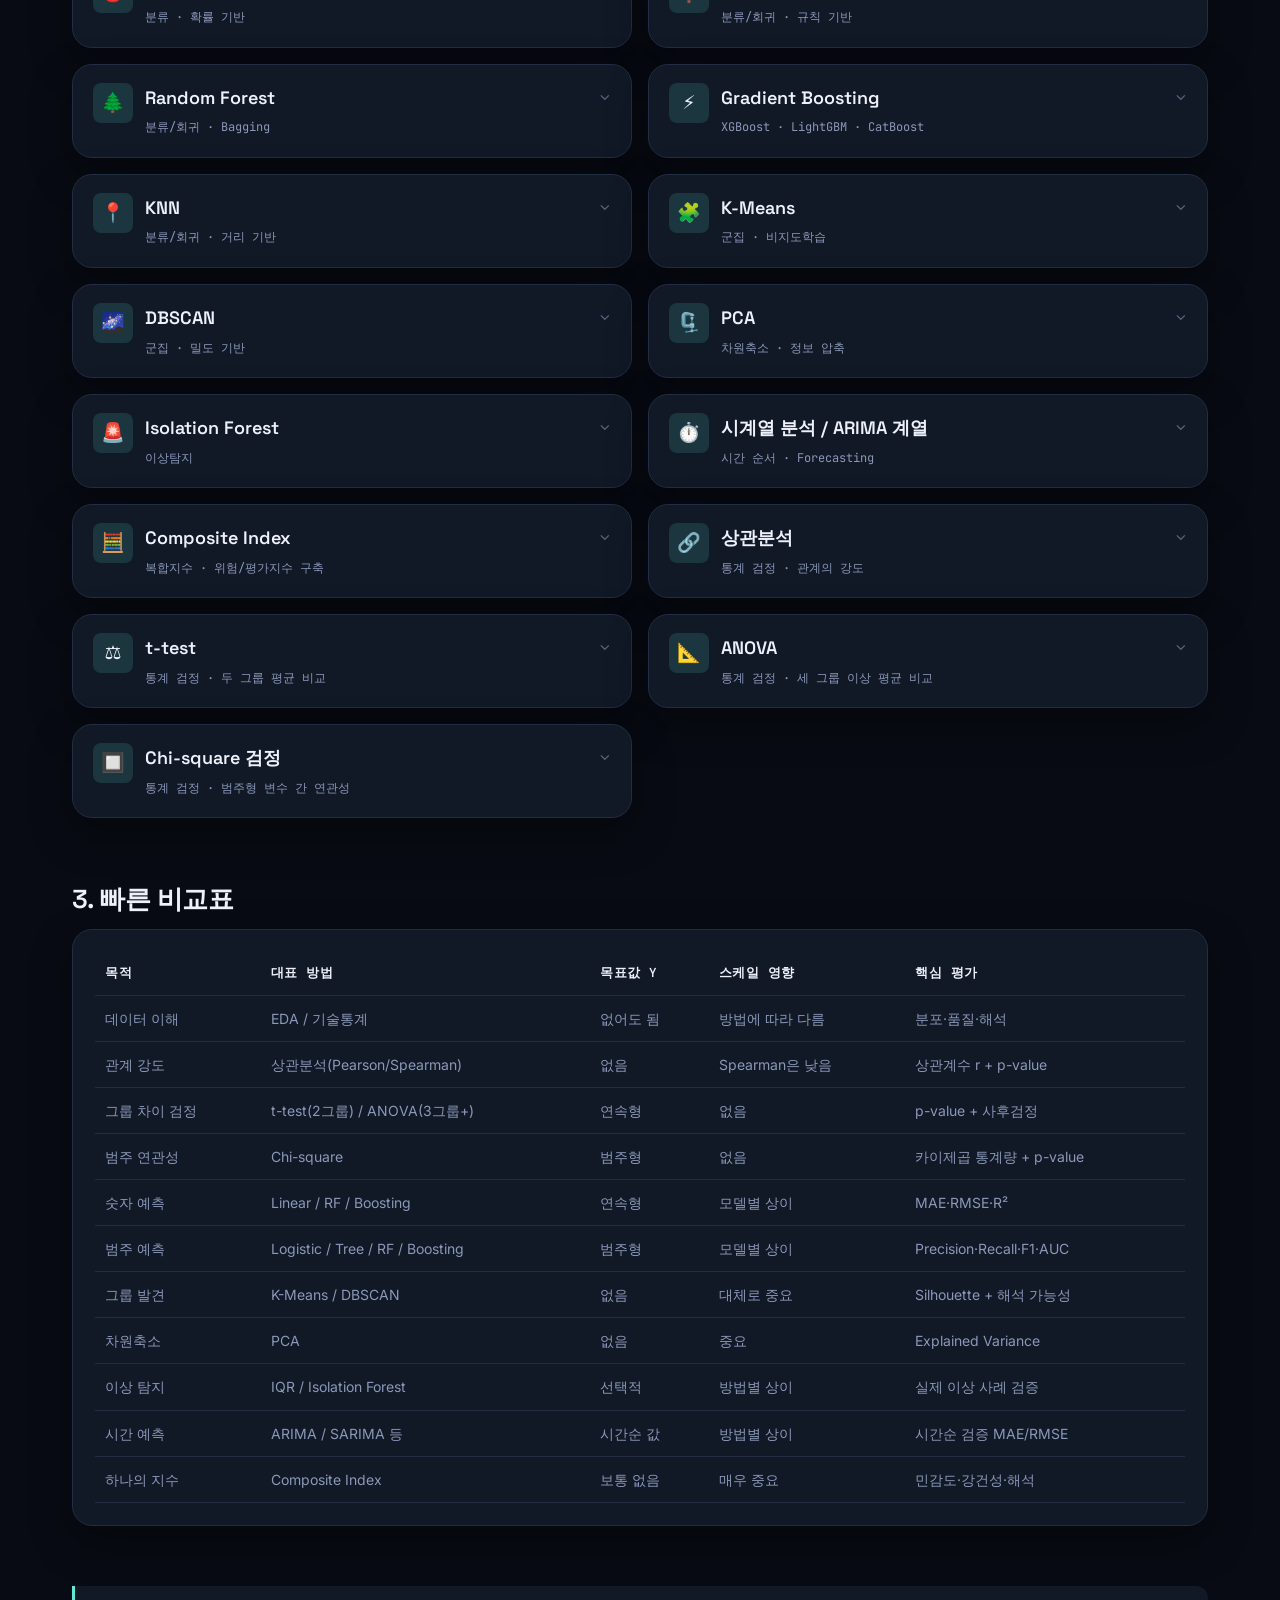
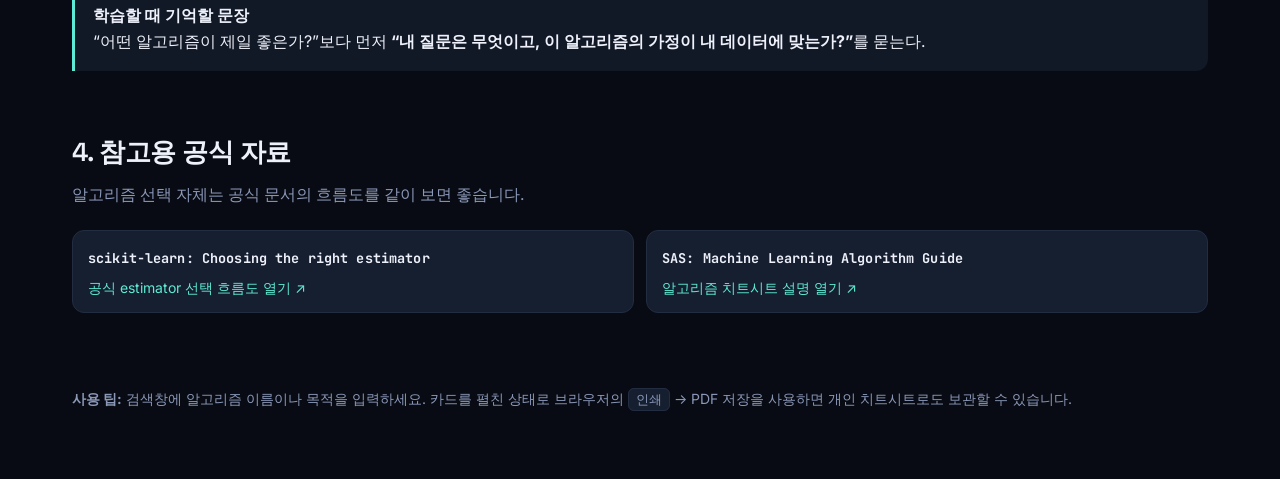
==== commit 6228fe6b: "Add statistical test cards, prerequisites, and cross-comparisons - New cards: 상관분석(Correlation), t-t" ====
--- a/index.html
+++ b/index.html
@@ -26,6 +26,7 @@
   <div class="chips">
     <button class="chip" data-filter="all">전체</button>
     <button class="chip" data-filter="기초">기초/EDA</button>
+    <button class="chip" data-filter="통계">통계 검정</button>
     <button class="chip" data-filter="회귀">회귀</button>
     <button class="chip" data-filter="분류">분류</button>
     <button class="chip" data-filter="군집">군집</button>
@@ -56,6 +57,9 @@
   <p class="section-lead">아래 질문에서 가장 가까운 것을 고르면 됩니다.</p>
   <div class="decision-grid">
     <div class="choice" data-jump="desc" role="button" tabindex="0"><strong>📊 현재 데이터를 설명</strong><span>평균·분포·그룹 차이·관계가 궁금하다 → EDA / 기술통계 / 상관</span></div>
+    <div class="choice" data-jump="corr" role="button" tabindex="0"><strong>🔗 두 변수의 관계 강도</strong><span>두 연속형 변수가 얼마나 관련 있는지 알고 싶다 → 상관분석</span></div>
+    <div class="choice" data-jump="ttest" role="button" tabindex="0"><strong>⚖️ 그룹 간 평균 차이 검정</strong><span>2그룹이면 t-test, 3그룹 이상이면 ANOVA → 가설검정</span></div>
+    <div class="choice" data-jump="chisq" role="button" tabindex="0"><strong>🔲 범주형 변수 간 연관성</strong><span>두 범주형 변수가 서로 관련 있는지 알고 싶다 → Chi-square</span></div>
     <div class="choice" data-jump="reg" role="button" tabindex="0"><strong>🔢 숫자를 예측</strong><span>가격·매출·수요처럼 연속적인 값을 맞히고 싶다 → Regression</span></div>
     <div class="choice" data-jump="class" role="button" tabindex="0"><strong>🏷️ 종류를 예측</strong><span>정상/사기, 이탈/유지처럼 범주를 맞히고 싶다 → Classification</span></div>
     <div class="choice" data-jump="cluster" role="button" tabindex="0"><strong>🧩 그룹을 찾기</strong><span>정답 라벨 없이 비슷한 대상을 묶고 싶다 → Clustering</span></div>
@@ -67,7 +71,7 @@
 </section>
 
 <section class="section" id="algorithms">
-  <h2>2. 알고리즘별 내부 흐름</h2>
+  <h2>2. 통계 검정 · 알고리즘별 내부 흐름</h2>
   <p class="section-lead">카드를 눌러 세부 흐름을 펼치세요. 각 카드의 “단계별 세부 로직 보기”를 누르면 그 단계에서 평균적으로 쓰이는 구체적인 기법까지 볼 수 있습니다.</p>
   <div class="algorithm-grid">
 
@@ -119,7 +123,11 @@
             </ul>
           </div>
         </div>
-        <div class="two"><div class="info good"><strong>언제?</strong><p>거의 모든 분석의 첫 단계.</p></div><div class="info warn"><strong>주의</strong><p>평균 하나만 보고 전체 분포를 판단하지 않는다.</p></div></div>
+        <div class="three">
+          <div class="info pre"><strong>선행조건</strong><p>특별한 통계적 가정이 없다. 정형 데이터면 바로 적용 가능.</p></div>
+          <div class="info good"><strong>언제?</strong><p>거의 모든 분석의 첫 단계.</p></div>
+          <div class="info warn"><strong>주의</strong><p>평균 하나만 보고 전체 분포를 판단하지 않는다.</p></div>
+        </div>
       </div>
     </article>
 
@@ -169,7 +177,16 @@
             </ul>
           </div>
         </div>
-        <div class="two"><div class="info good"><strong>강점</strong><p>해석이 쉽고 좋은 baseline이 된다.</p></div><div class="info warn"><strong>주의</strong><p>계수가 곧 인과효과라는 뜻은 아니다.</p></div></div>
+        <div class="three">
+          <div class="info pre"><strong>선행조건</strong><p>선형성, 오차의 정규성·등분산성, 다중공선성이 낮아야 한다.</p></div>
+          <div class="info good"><strong>강점</strong><p>해석이 쉽고 좋은 baseline이 된다.</p></div>
+          <div class="info warn"><strong>주의</strong><p>계수가 곧 인과효과라는 뜻은 아니다.</p></div>
+        </div>
+        <div class="compare">
+          <span class="compare-tag">비교</span>
+          <button class="compare-link" data-jump="class">로지스틱 회귀</button> : 범주를 예측하고 싶다면 이쪽.
+          <button class="compare-link" data-jump="corr">상관분석</button> : 관계의 강도만 보고 싶다면 예측 없이 이쪽으로 충분.
+        </div>
       </div>
     </article>
 
@@ -222,7 +239,15 @@
             <div class="step-main"><em>결과</em> 클래스 + 예측 확률</div>
           </div>
         </div>
-        <div class="two"><div class="info good"><strong>강점</strong><p>확률과 계수 해석이 비교적 쉽다.</p></div><div class="info warn"><strong>주의</strong><p>불균형 데이터에서는 Accuracy만 보면 위험하다.</p></div></div>
+        <div class="three">
+          <div class="info pre"><strong>선행조건</strong><p>로짓과 독립변수 간 선형성, 관측치 독립성, 다중공선성이 낮아야 한다.</p></div>
+          <div class="info good"><strong>강점</strong><p>확률과 계수 해석이 비교적 쉽다.</p></div>
+          <div class="info warn"><strong>주의</strong><p>불균형 데이터에서는 Accuracy만 보면 위험하다.</p></div>
+        </div>
+        <div class="compare">
+          <span class="compare-tag">비교</span>
+          <button class="compare-link" data-jump="reg">선형 회귀</button> : 숫자 자체를 예측하고 싶다면 이쪽.
+        </div>
       </div>
     </article>
 
@@ -268,7 +293,15 @@
             </ul>
           </div>
         </div>
-        <div class="two"><div class="info good"><strong>강점</strong><p>비선형 관계와 상호작용을 표현하기 쉽다.</p></div><div class="info warn"><strong>주의</strong><p>깊은 단일 트리는 과적합되기 쉽다.</p></div></div>
+        <div class="three">
+          <div class="info pre"><strong>선행조건</strong><p>특별한 분포 가정이 없다. 스케일링도 불필요.</p></div>
+          <div class="info good"><strong>강점</strong><p>비선형 관계와 상호작용을 표현하기 쉽다.</p></div>
+          <div class="info warn"><strong>주의</strong><p>깊은 단일 트리는 과적합되기 쉽다.</p></div>
+        </div>
+        <div class="compare">
+          <span class="compare-tag">비교</span>
+          <button class="compare-link" data-jump="rf">Random Forest</button> : 단일 트리의 불안정함이 걱정되면 여러 트리를 평균 낸 이쪽으로.
+        </div>
       </div>
     </article>
 
@@ -309,7 +342,15 @@
             <div class="step-main"><em>결과</em> 단일 트리보다 안정적인 예측</div>
           </div>
         </div>
-        <div class="two"><div class="info good"><strong>강점</strong><p>복잡한 정형 데이터에서 안정적인 baseline.</p></div><div class="info warn"><strong>주의</strong><p>변수 중요도는 인과관계가 아니다.</p></div></div>
+        <div class="three">
+          <div class="info pre"><strong>선행조건</strong><p>트리 기반이라 스케일링 불필요. 트리 간 상관이 낮아야 효과적이다.</p></div>
+          <div class="info good"><strong>강점</strong><p>복잡한 정형 데이터에서 안정적인 baseline.</p></div>
+          <div class="info warn"><strong>주의</strong><p>변수 중요도는 인과관계가 아니다.</p></div>
+        </div>
+        <div class="compare">
+          <span class="compare-tag">비교</span>
+          <button class="compare-link" data-jump="boost">Gradient Boosting</button> : 튜닝을 감수하고서라도 성능을 더 끌어올리고 싶다면 이쪽.
+        </div>
       </div>
     </article>
 
@@ -357,7 +398,15 @@
             <div class="step-main"><em>결과</em> 여러 약한 모델을 합친 강한 예측기</div>
           </div>
         </div>
-        <div class="two"><div class="info good"><strong>강점</strong><p>정형 데이터 예측에서 매우 강력하다.</p></div><div class="info warn"><strong>주의</strong><p>튜닝과 데이터 누수 관리가 중요하다.</p></div></div>
+        <div class="three">
+          <div class="info pre"><strong>선행조건</strong><p>스케일링 불필요. 결측치 처리 방식은 라이브러리마다 다르다.</p></div>
+          <div class="info good"><strong>강점</strong><p>정형 데이터 예측에서 매우 강력하다.</p></div>
+          <div class="info warn"><strong>주의</strong><p>튜닝과 데이터 누수 관리가 중요하다.</p></div>
+        </div>
+        <div class="compare">
+          <span class="compare-tag">비교</span>
+          <button class="compare-link" data-jump="rf">Random Forest</button> : 튜닝 없이 먼저 안정적인 baseline부터 보고 싶다면 이쪽.
+        </div>
       </div>
     </article>
 
@@ -401,7 +450,15 @@
             </ul>
           </div>
         </div>
-        <div class="two"><div class="info good"><strong>강점</strong><p>직관적이고 별도 복잡한 학습 과정이 없다.</p></div><div class="info warn"><strong>주의</strong><p>스케일과 차원 수에 매우 민감하다.</p></div></div>
+        <div class="three">
+          <div class="info pre"><strong>선행조건</strong><p>변수 스케일 통일이 필수. 차원이 높으면 성능이 급격히 나빠진다(차원의 저주).</p></div>
+          <div class="info good"><strong>강점</strong><p>직관적이고 별도 복잡한 학습 과정이 없다.</p></div>
+          <div class="info warn"><strong>주의</strong><p>스케일과 차원 수에 매우 민감하다.</p></div>
+        </div>
+        <div class="compare">
+          <span class="compare-tag">비교</span>
+          <button class="compare-link" data-jump="cluster">K-Means</button> : 같은 K라도 이쪽은 비지도학습(군집), KNN은 지도학습(분류/회귀)이라 목적이 다르다.
+        </div>
       </div>
     </article>
 
@@ -449,7 +506,15 @@
             <div class="step-main"><em>결과</em> K개의 데이터 그룹</div>
           </div>
         </div>
-        <div class="two"><div class="info good"><strong>강점</strong><p>대규모 데이터에도 비교적 빠르고 직관적이다.</p></div><div class="info warn"><strong>주의</strong><p>K를 정해야 하며 구형 군집 가정에 가깝다.</p></div></div>
+        <div class="three">
+          <div class="info pre"><strong>선행조건</strong><p>군집이 대략 구형·비슷한 크기라는 가정. 스케일링 필요, K를 미리 정해야 한다.</p></div>
+          <div class="info good"><strong>강점</strong><p>대규모 데이터에도 비교적 빠르고 직관적이다.</p></div>
+          <div class="info warn"><strong>주의</strong><p>K를 정해야 하며 구형 군집 가정에 가깝다.</p></div>
+        </div>
+        <div class="compare">
+          <span class="compare-tag">비교</span>
+          <button class="compare-link" data-jump="dbscan">DBSCAN</button> : K를 미리 정하지 않고 임의 모양 군집을 찾고 싶다면 이쪽.
+        </div>
       </div>
     </article>
 
@@ -486,7 +551,15 @@
             <div class="step-main"><em>결과</em> 임의 모양 군집 + 이상점</div>
           </div>
         </div>
-        <div class="two"><div class="info good"><strong>강점</strong><p>K를 미리 정하지 않고 복잡한 모양을 찾는다.</p></div><div class="info warn"><strong>주의</strong><p>밀도가 크게 다른 군집에는 설정이 어렵다.</p></div></div>
+        <div class="three">
+          <div class="info pre"><strong>선행조건</strong><p>군집 간 밀도가 비교적 균일하다는 가정. eps·min_samples 설정에 민감하다.</p></div>
+          <div class="info good"><strong>강점</strong><p>K를 미리 정하지 않고 복잡한 모양을 찾는다.</p></div>
+          <div class="info warn"><strong>주의</strong><p>밀도가 크게 다른 군집에는 설정이 어렵다.</p></div>
+        </div>
+        <div class="compare">
+          <span class="compare-tag">비교</span>
+          <button class="compare-link" data-jump="cluster">K-Means</button> : 군집 개수를 이미 알고 있고 더 빠른 계산을 원한다면 이쪽.
+        </div>
       </div>
     </article>
 
@@ -534,7 +607,11 @@
             <div class="step-main"><em>결과</em> 적은 차원의 새로운 변수</div>
           </div>
         </div>
-        <div class="two"><div class="info good"><strong>강점</strong><p>상관된 많은 변수를 압축할 수 있다.</p></div><div class="info warn"><strong>주의</strong><p>PC가 원래 변수보다 해석하기 어려울 수 있다.</p></div></div>
+        <div class="three">
+          <div class="info pre"><strong>선행조건</strong><p>변수 간 선형 관계를 가정. 스케일에 민감해 보통 표준화가 필요하다.</p></div>
+          <div class="info good"><strong>강점</strong><p>상관된 많은 변수를 압축할 수 있다.</p></div>
+          <div class="info warn"><strong>주의</strong><p>PC가 원래 변수보다 해석하기 어려울 수 있다.</p></div>
+        </div>
       </div>
     </article>
 
@@ -574,7 +651,15 @@
             <div class="step-main"><em>결과</em> 정상/이상 + anomaly score</div>
           </div>
         </div>
-        <div class="two"><div class="info good"><strong>강점</strong><p>고차원 데이터에도 적용 가능하다.</p></div><div class="info warn"><strong>주의</strong><p>‘드물다’와 ‘문제다’는 같은 뜻이 아니다.</p></div></div>
+        <div class="three">
+          <div class="info pre"><strong>선행조건</strong><p>정상 데이터가 다수라는 가정(오염 비율이 낮음). 특별한 분포 가정은 없다.</p></div>
+          <div class="info good"><strong>강점</strong><p>고차원 데이터에도 적용 가능하다.</p></div>
+          <div class="info warn"><strong>주의</strong><p>‘드물다’와 ‘문제다’는 같은 뜻이 아니다.</p></div>
+        </div>
+        <div class="compare">
+          <span class="compare-tag">비교</span>
+          <button class="compare-link" data-jump="dbscan">DBSCAN</button> : 이상치뿐 아니라 군집 구조 자체도 함께 보고 싶다면 이쪽.
+        </div>
       </div>
     </article>
 
@@ -624,7 +709,11 @@
             <div class="step-main"><em>결과</em> 미래값 + 예측 불확실성</div>
           </div>
         </div>
-        <div class="two"><div class="info good"><strong>강점</strong><p>시간 의존성과 추세를 명시적으로 다룬다.</p></div><div class="info warn"><strong>주의</strong><p>랜덤 셔플 분할을 하면 미래 정보 누수가 생길 수 있다.</p></div></div>
+        <div class="three">
+          <div class="info pre"><strong>선행조건</strong><p>정상성 가정(비정상이면 차분 필요). 결측 없는 등간격 시계열이어야 한다.</p></div>
+          <div class="info good"><strong>강점</strong><p>시간 의존성과 추세를 명시적으로 다룬다.</p></div>
+          <div class="info warn"><strong>주의</strong><p>랜덤 셔플 분할을 하면 미래 정보 누수가 생길 수 있다.</p></div>
+        </div>
       </div>
     </article>
 
@@ -672,7 +761,191 @@
             <div class="step-main"><em>결과</em> 지수 + 순위 + 불확실성/한계</div>
           </div>
         </div>
-        <div class="two"><div class="info good"><strong>핵심</strong><p>‘계산법’보다 변수와 가중치의 이론적 근거가 중요하다.</p></div><div class="info warn"><strong>주의</strong><p>정규화 선택 때문에 순위가 뒤집히는지 반드시 확인한다.</p></div></div>
+        <div class="three">
+          <div class="info pre"><strong>선행조건</strong><p>하위지표 간 이론적 정합성이 필요. 정규화·가중치 선택에 결과가 민감하다.</p></div>
+          <div class="info good"><strong>핵심</strong><p>‘계산법’보다 변수와 가중치의 이론적 근거가 중요하다.</p></div>
+          <div class="info warn"><strong>주의</strong><p>정규화 선택 때문에 순위가 뒤집히는지 반드시 확인한다.</p></div>
+        </div>
+      </div>
+    </article>
+
+    <article class="card" id="corr" data-keywords="상관분석 correlation pearson spearman 관계 연속형 통계">
+      <div class="card-head"><div class="icon">🔗</div><div><h3>상관분석</h3><span class="tag">통계 검정 · 관계의 강도</span></div><div class="chev">⌄</div></div>
+      <div class="card-body">
+        <button class="detail-toggle" type="button" aria-pressed="false">단계별 세부 로직 보기</button>
+        <div class="mini-flow">
+          <div class="step">
+            <div class="step-main"><em>입력</em> 연속형 변수 두 개(X, Y)</div>
+            <ul class="step-detail">
+              <li>산점도로 먼저 관계의 형태(선형/비선형) 확인</li>
+            </ul>
+          </div>
+          <div class="step">
+            <div class="step-main">관계 강도를 측정할 방법 선택</div>
+            <ul class="step-detail">
+              <li>선형 관계 · 정규성 만족: Pearson</li>
+              <li>비선형/순위 기반/이상치 많음: Spearman</li>
+            </ul>
+          </div>
+          <div class="step">
+            <div class="step-main">상관계수 r 계산(-1 ~ 1)</div>
+            <ul class="step-detail">
+              <li>절댓값이 클수록 강한 관계, 부호는 방향</li>
+            </ul>
+          </div>
+          <div class="step">
+            <div class="step-main">유의성 검정</div>
+            <ul class="step-detail">
+              <li>p-value로 관측된 상관이 우연인지 확인</li>
+              <li>표본 크기가 클수록 작은 상관도 유의하게 나오기 쉽다</li>
+            </ul>
+          </div>
+          <div class="step">
+            <div class="step-main"><em>결과</em> 관계의 방향과 강도(인과관계 아님)</div>
+          </div>
+        </div>
+        <div class="three">
+          <div class="info pre"><strong>선행조건</strong><p>연속형 변수. Pearson은 선형 관계와 정규성을 가정(비선형·순위형이면 Spearman).</p></div>
+          <div class="info good"><strong>강점</strong><p>계산이 간단하고 변수 관계를 빠르게 스크리닝할 수 있다.</p></div>
+          <div class="info warn"><strong>주의</strong><p>상관은 인과관계가 아니다. 이상치 하나로 크게 흔들릴 수 있다.</p></div>
+        </div>
+        <div class="compare">
+          <span class="compare-tag">비교</span>
+          <button class="compare-link" data-jump="reg">선형 회귀</button> : 관계의 강도를 넘어 예측·설명까지 하고 싶다면 이쪽.
+        </div>
+      </div>
+    </article>
+
+    <article class="card" id="ttest" data-keywords="t검정 ttest t-test 두 그룹 평균 비교 가설검정 통계">
+      <div class="card-head"><div class="icon">⚖️</div><div><h3>t-test</h3><span class="tag">통계 검정 · 두 그룹 평균 비교</span></div><div class="chev">⌄</div></div>
+      <div class="card-body">
+        <button class="detail-toggle" type="button" aria-pressed="false">단계별 세부 로직 보기</button>
+        <div class="mini-flow">
+          <div class="step">
+            <div class="step-main"><em>입력</em> 연속형 변수 + 2개 그룹 라벨</div>
+          </div>
+          <div class="step">
+            <div class="step-main">가설 설정</div>
+            <ul class="step-detail">
+              <li>H0(귀무): 두 그룹 평균이 같다</li>
+              <li>H1(대립): 두 그룹 평균이 다르다</li>
+            </ul>
+          </div>
+          <div class="step">
+            <div class="step-main">정규성 · 등분산성 확인</div>
+            <ul class="step-detail">
+              <li>Shapiro-Wilk로 정규성, Levene 검정으로 등분산 확인</li>
+            </ul>
+          </div>
+          <div class="step">
+            <div class="step-main">t 통계량 계산</div>
+            <ul class="step-detail">
+              <li>독립표본 vs 대응표본 구분</li>
+              <li>등분산 가정이 어려우면 Welch's t-test</li>
+            </ul>
+          </div>
+          <div class="step">
+            <div class="step-main">p-value로 판단</div>
+            <ul class="step-detail">
+              <li>유의수준(보통 0.05)과 비교</li>
+            </ul>
+          </div>
+          <div class="step">
+            <div class="step-main"><em>결과</em> 그룹 간 평균 차이가 통계적으로 유의한지</div>
+          </div>
+        </div>
+        <div class="three">
+          <div class="info pre"><strong>선행조건</strong><p>연속형 종속변수, 정규성(표본이 작을 때 특히 중요), 등분산성(또는 Welch 보정).</p></div>
+          <div class="info good"><strong>언제?</strong><p>A/B 테스트처럼 두 조건을 비교할 때 가장 먼저 떠올릴 방법.</p></div>
+          <div class="info warn"><strong>주의</strong><p>유의하다고 해서 차이의 크기(effect size)가 큰 것은 아니다.</p></div>
+        </div>
+        <div class="compare">
+          <span class="compare-tag">비교</span>
+          <button class="compare-link" data-jump="anova">ANOVA</button> : 비교할 그룹이 3개 이상이라면 이쪽.
+        </div>
+      </div>
+    </article>
+
+    <article class="card" id="anova" data-keywords="anova 분산분석 세 그룹 이상 평균 비교 통계 가설검정">
+      <div class="card-head"><div class="icon">📐</div><div><h3>ANOVA</h3><span class="tag">통계 검정 · 세 그룹 이상 평균 비교</span></div><div class="chev">⌄</div></div>
+      <div class="card-body">
+        <button class="detail-toggle" type="button" aria-pressed="false">단계별 세부 로직 보기</button>
+        <div class="mini-flow">
+          <div class="step">
+            <div class="step-main"><em>입력</em> 연속형 변수 + 3개 이상 그룹</div>
+          </div>
+          <div class="step">
+            <div class="step-main">가설 설정</div>
+            <ul class="step-detail">
+              <li>H0: 모든 그룹의 평균이 같다</li>
+            </ul>
+          </div>
+          <div class="step">
+            <div class="step-main">그룹 간 분산과 그룹 내 분산 비교</div>
+            <ul class="step-detail">
+              <li>F 통계량 = 그룹간분산 / 그룹내분산</li>
+            </ul>
+          </div>
+          <div class="step">
+            <div class="step-main">p-value로 판단</div>
+          </div>
+          <div class="step">
+            <div class="step-main">유의하면 사후검정</div>
+            <ul class="step-detail">
+              <li>Tukey HSD 등으로 구체적으로 어떤 그룹끼리 다른지 확인</li>
+            </ul>
+          </div>
+          <div class="step">
+            <div class="step-main"><em>결과</em> 그룹 중 최소 하나는 다르다(어디가 다른지는 사후검정 필요)</div>
+          </div>
+        </div>
+        <div class="three">
+          <div class="info pre"><strong>선행조건</strong><p>연속형 종속변수, 정규성, 등분산성(Levene 검정), 그룹 간 독립.</p></div>
+          <div class="info good"><strong>언제?</strong><p>3개 이상 그룹을 한 번에 비교하고 싶을 때.</p></div>
+          <div class="info warn"><strong>주의</strong><p>ANOVA만으로는 “다르다”만 알 수 있고 어디가 다른지는 알려주지 않는다.</p></div>
+        </div>
+        <div class="compare">
+          <span class="compare-tag">비교</span>
+          <button class="compare-link" data-jump="ttest">t-test</button> : 비교할 그룹이 2개뿐이라면 이쪽이 더 간단하다.
+        </div>
+      </div>
+    </article>
+
+    <article class="card" id="chisq" data-keywords="카이제곱 chi-square chisquare 범주형 독립성 검정 통계">
+      <div class="card-head"><div class="icon">🔲</div><div><h3>Chi-square 검정</h3><span class="tag">통계 검정 · 범주형 변수 간 연관성</span></div><div class="chev">⌄</div></div>
+      <div class="card-body">
+        <button class="detail-toggle" type="button" aria-pressed="false">단계별 세부 로직 보기</button>
+        <div class="mini-flow">
+          <div class="step">
+            <div class="step-main"><em>입력</em> 범주형 변수 두 개</div>
+          </div>
+          <div class="step">
+            <div class="step-main">교차표(contingency table) 작성</div>
+          </div>
+          <div class="step">
+            <div class="step-main">기대빈도 계산</div>
+            <ul class="step-detail">
+              <li>두 변수가 독립이라고 가정했을 때 기대되는 셀별 빈도</li>
+            </ul>
+          </div>
+          <div class="step">
+            <div class="step-main">카이제곱 통계량 계산</div>
+            <ul class="step-detail">
+              <li>Σ (관측빈도 − 기대빈도)² / 기대빈도</li>
+            </ul>
+          </div>
+          <div class="step">
+            <div class="step-main">p-value로 판단</div>
+          </div>
+          <div class="step">
+            <div class="step-main"><em>결과</em> 두 범주형 변수가 서로 연관이 있는지</div>
+          </div>
+        </div>
+        <div class="three">
+          <div class="info pre"><strong>선행조건</strong><p>범주형 변수, 각 셀 기대빈도 5 이상 권장, 관측치 독립.</p></div>
+          <div class="info good"><strong>언제?</strong><p>성별 × 구매여부처럼 두 범주형 변수의 연관을 보고 싶을 때.</p></div>
+          <div class="info warn"><strong>주의</strong><p>연관이 있다는 것과 관계의 방향·크기를 아는 것은 다르다.</p></div>
+        </div>
       </div>
     </article>
 
@@ -686,6 +959,9 @@
     <thead><tr><th>목적</th><th>대표 방법</th><th>목표값 y</th><th>스케일 영향</th><th>핵심 평가</th></tr></thead>
     <tbody>
       <tr><td>데이터 이해</td><td>EDA / 기술통계</td><td>없어도 됨</td><td>방법에 따라 다름</td><td>분포·품질·해석</td></tr>
+      <tr><td>관계 강도</td><td>상관분석(Pearson/Spearman)</td><td>없음</td><td>Spearman은 낮음</td><td>상관계수 r + p-value</td></tr>
+      <tr><td>그룹 차이 검정</td><td>t-test(2그룹) / ANOVA(3그룹+)</td><td>연속형</td><td>없음</td><td>p-value + 사후검정</td></tr>
+      <tr><td>범주 연관성</td><td>Chi-square</td><td>범주형</td><td>없음</td><td>카이제곱 통계량 + p-value</td></tr>
       <tr><td>숫자 예측</td><td>Linear / RF / Boosting</td><td>연속형</td><td>모델별 상이</td><td>MAE·RMSE·R²</td></tr>
       <tr><td>범주 예측</td><td>Logistic / Tree / RF / Boosting</td><td>범주형</td><td>모델별 상이</td><td>Precision·Recall·F1·AUC</td></tr>
       <tr><td>그룹 발견</td><td>K-Means / DBSCAN</td><td>없음</td><td>대체로 중요</td><td>Silhouette + 해석 가능성</td></tr>
--- a/style.css
+++ b/style.css
@@ -48,7 +48,7 @@
 .chips{display:flex;flex-wrap:wrap;gap:8px;margin-top:22px}
 .chip{
   border:1px solid var(--border);background:var(--panel);color:var(--muted);
-  padding:8px 13px;border-radius:var(--r-pill);cursor:pointer;font-size:14px;
+  padding:11px 16px;min-height:44px;border-radius:var(--r-pill);cursor:pointer;font-size:14px;
   transition:border-color .15s ease,color .15s ease,background-color .15s ease;
 }
 .chip:hover{border-color:var(--border-strong);color:var(--text)}
@@ -106,9 +106,9 @@
 
 /* 단계별 세부 로직 토글 */
 .detail-toggle{
-  display:inline-flex;align-items:center;gap:6px;margin-bottom:12px;
+  display:inline-flex;align-items:center;gap:6px;margin-bottom:12px;min-height:40px;
   background:transparent;border:1px solid var(--border);color:var(--muted);
-  padding:6px 13px;border-radius:var(--r-pill);font-size:12.5px;cursor:pointer;
+  padding:9px 15px;border-radius:var(--r-pill);font-size:12.5px;cursor:pointer;
   transition:border-color .15s ease,color .15s ease;
 }
 .detail-toggle::before{content:"⚙";font-size:12px}
@@ -141,11 +141,22 @@
 .mini-flow.detail-open .step-detail{display:block}
 
 .two{display:grid;grid-template-columns:1fr 1fr;gap:12px}
+.three{display:grid;grid-template-columns:repeat(3,1fr);gap:12px}
 .info{background:var(--panel2);border-radius:var(--r-md);padding:13px 15px;border:1px solid var(--border)}
 .info strong{font-size:13.5px;font-family:var(--font-mono);letter-spacing:.01em}
 .info p{color:var(--muted);font-size:14px;margin:6px 0 0}
 .warn{border-color:rgba(251,191,36,.25);background:var(--warn-dim)}.warn strong{color:var(--warn)}
 .good{border-color:rgba(134,239,172,.25);background:var(--good-dim)}.good strong{color:var(--good)}
+.pre strong{color:var(--muted)}
+
+/* 비슷한 것과 비교 */
+.compare{margin-top:12px;padding-top:12px;border-top:1px dashed var(--border);font-size:13.5px;color:var(--muted)}
+.compare-tag{display:inline-block;font-family:var(--font-mono);font-size:11.5px;color:var(--faint);text-transform:uppercase;letter-spacing:.04em;margin-right:6px}
+.compare-link{
+  background:transparent;border:none;padding:0 1px;color:var(--accent);cursor:pointer;
+  font:inherit;font-weight:600;text-decoration:underline dotted;text-underline-offset:3px;
+}
+.compare-link:hover{text-decoration-style:solid}
 
 .table{width:100%;border-collapse:collapse;font-size:14px}
 .table th,.table td{padding:11px 10px;border-bottom:1px solid var(--border);text-align:left;vertical-align:top}
@@ -166,7 +177,7 @@
 }
 
 @media(max-width:880px){
- .decision-grid,.algorithm-grid,.two{grid-template-columns:1fr}
+ .decision-grid,.algorithm-grid,.two,.three{grid-template-columns:1fr}
  .search{max-width:none}
  .nav{flex-wrap:wrap;padding:12px 0}
  .search{order:3;flex-basis:100%;width:auto}
@@ -175,7 +186,7 @@
  .nav-sub{display:none}
 }
 @media print{
- header,.chips{display:none}
+ header,.chips,.detail-toggle{display:none}
  body{background:#fff;color:#111;background-image:none}
  .panel,.card{box-shadow:none;border-color:#bbb;background:#fff}
  .card-body{display:block!important;background:#fff}
@@ -183,4 +194,7 @@
  .node,.step,.choice,.info{background:#fff;color:#111;border-color:#bbb}
  .section-lead,.tag,.info p,.node small,.choice span,.table td{color:#555}
  .reveal{opacity:1!important;transform:none!important}
-}
+ .step-detail{display:block!important}
+ .step-detail li{color:#555}
+ .compare-link{color:#111;text-decoration:underline}
+}
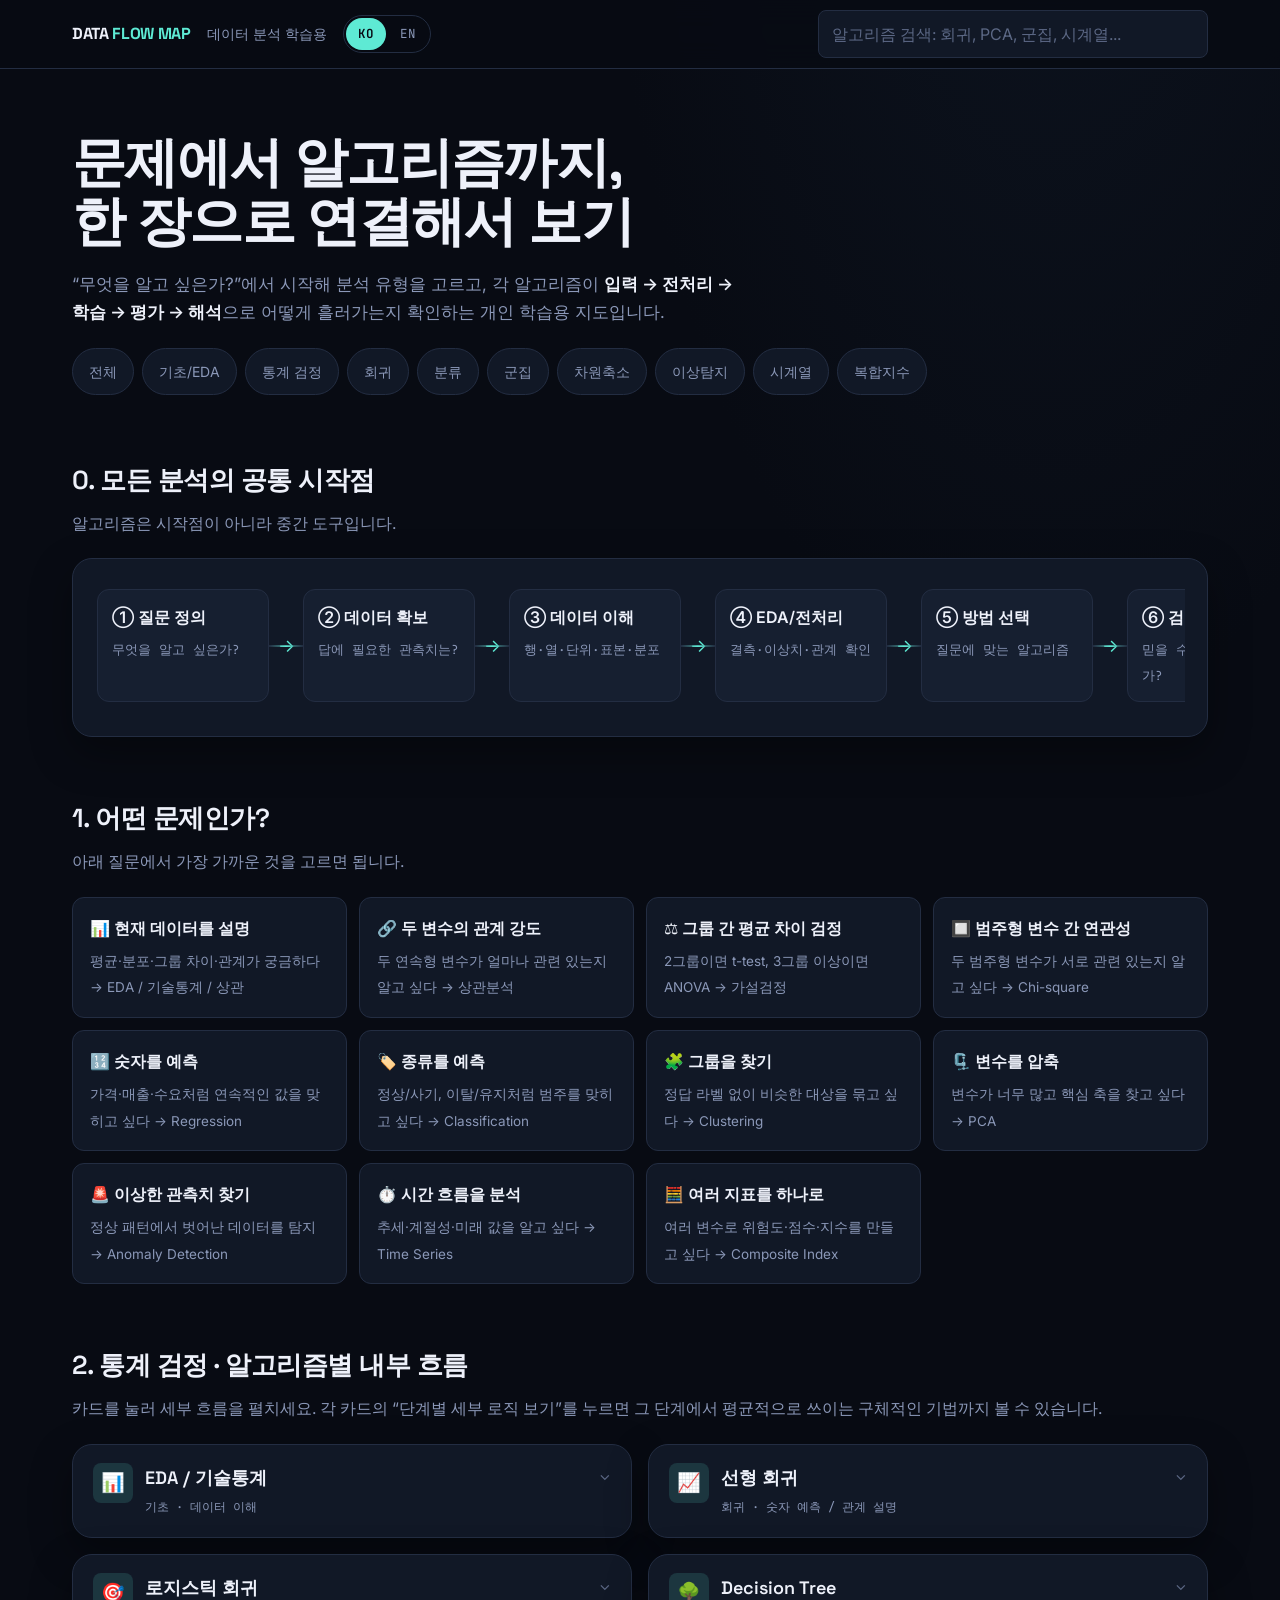
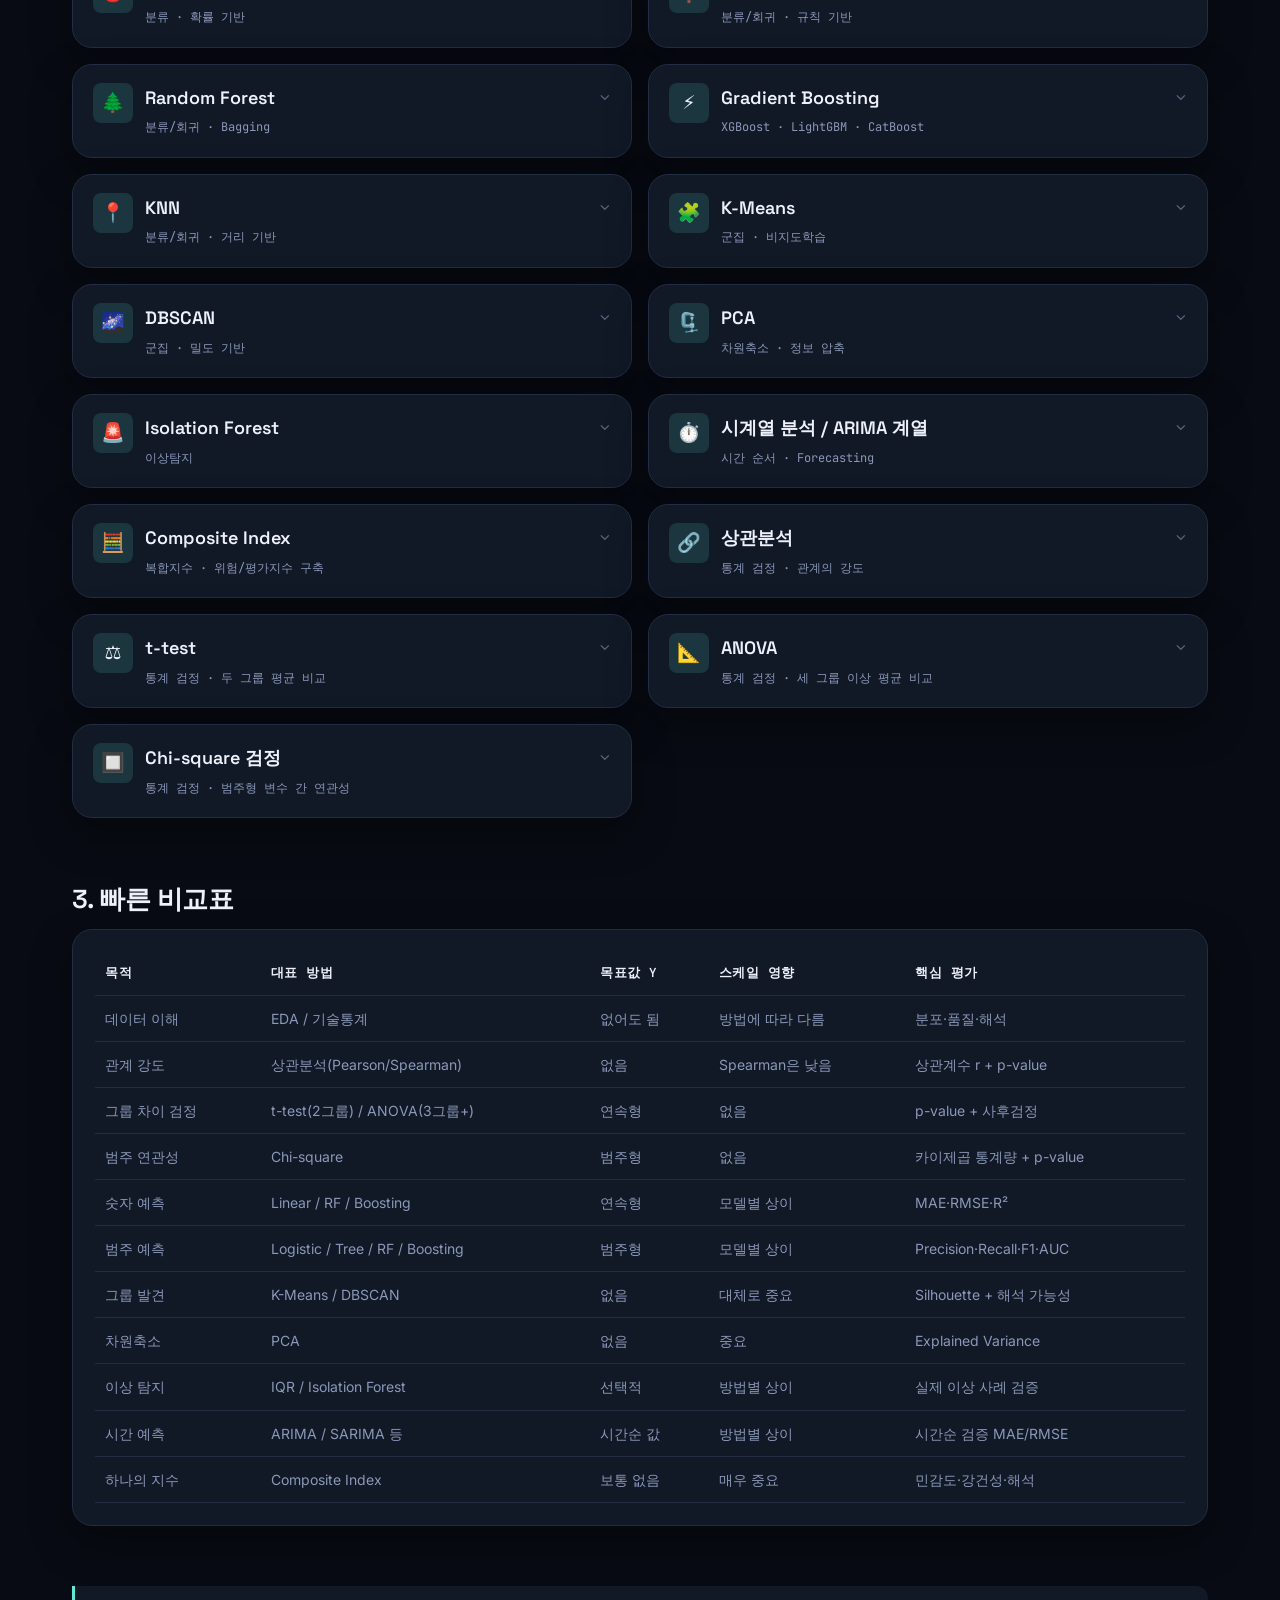
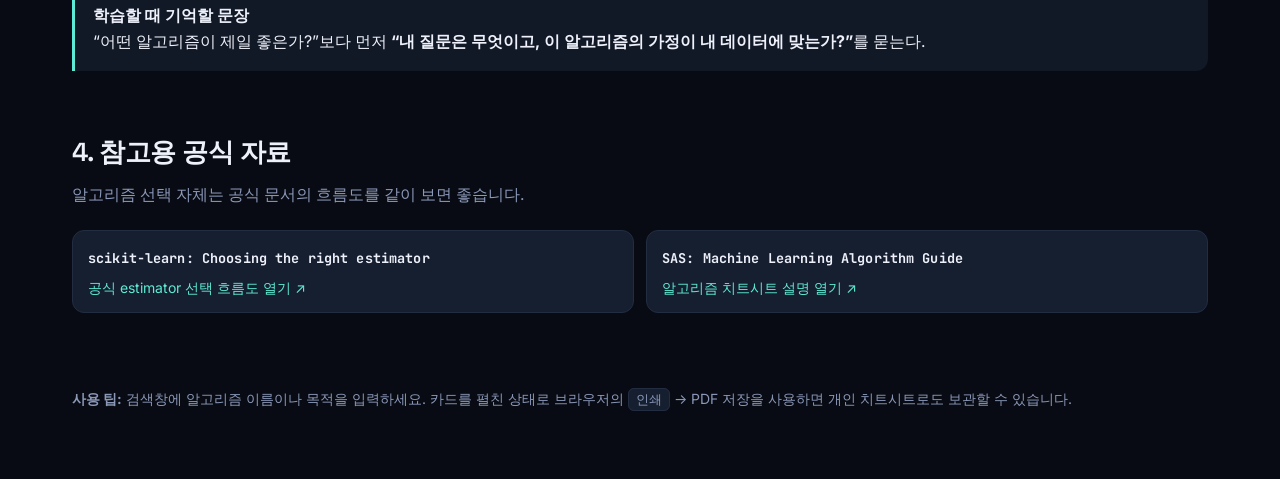
==== commit 14646ad2: "Add Korean/English language toggle Full-content i18n: a KO/EN switch in the header translates the he" ====
--- a/index.html
+++ b/index.html
@@ -3,7 +3,7 @@
 <head>
 <meta charset="UTF-8">
 <meta name="viewport" content="width=device-width, initial-scale=1.0, viewport-fit=cover">
-<meta name="description" content="문제 정의부터 알고리즘 선택까지, 데이터 분석 방법을 한 장의 흐름도로 연결해서 보는 개인 학습용 참고 자료.">
+<meta name="description" content="문제 정의부터 알고리즘 선택까지, 데이터 분석 방법을 한 장의 흐름도로 연결해서 보는 개인 학습용 참고 자료." id="metaDesc">
 <title>데이터 분석 알고리즘 Flow Map</title>
 <link rel="preconnect" href="https://fonts.googleapis.com">
 <link rel="preconnect" href="https://fonts.gstatic.com" crossorigin>
@@ -14,108 +14,112 @@
 <header>
   <div class="wrap nav">
     <div class="brand">DATA <span>FLOW MAP</span></div>
-    <div class="nav-sub">데이터 분석 학습용</div>
-    <input id="search" class="search" type="search" aria-label="알고리즘 검색" placeholder="알고리즘 검색: 회귀, PCA, 군집, 시계열..." />
+    <div class="nav-sub" data-i18n="nav_sub">데이터 분석 학습용</div>
+    <div class="lang-switch" role="group" aria-label="Language / 언어">
+      <button type="button" class="lang-btn active" data-lang="ko">KO</button>
+      <button type="button" class="lang-btn" data-lang="en">EN</button>
+    </div>
+    <input id="search" class="search" type="search" aria-label="알고리즘 검색" data-i18n-aria="search_aria" placeholder="알고리즘 검색: 회귀, PCA, 군집, 시계열..." data-i18n-placeholder="search_placeholder" />
   </div>
 </header>
 
 <main class="wrap">
 <section class="hero">
-  <h1>문제에서 알고리즘까지,<br>한 장으로 연결해서 보기</h1>
-  <p>“무엇을 알고 싶은가?”에서 시작해 분석 유형을 고르고, 각 알고리즘이 <b>입력 → 전처리 → 학습 → 평가 → 해석</b>으로 어떻게 흘러가는지 확인하는 개인 학습용 지도입니다.</p>
+  <h1 data-i18n="hero_title">문제에서 알고리즘까지,<br>한 장으로 연결해서 보기</h1>
+  <p data-i18n="hero_desc">“무엇을 알고 싶은가?”에서 시작해 분석 유형을 고르고, 각 알고리즘이 <b>입력 → 전처리 → 학습 → 평가 → 해석</b>으로 어떻게 흘러가는지 확인하는 개인 학습용 지도입니다.</p>
   <div class="chips">
-    <button class="chip" data-filter="all">전체</button>
-    <button class="chip" data-filter="기초">기초/EDA</button>
-    <button class="chip" data-filter="통계">통계 검정</button>
-    <button class="chip" data-filter="회귀">회귀</button>
-    <button class="chip" data-filter="분류">분류</button>
-    <button class="chip" data-filter="군집">군집</button>
-    <button class="chip" data-filter="차원축소">차원축소</button>
-    <button class="chip" data-filter="이상탐지">이상탐지</button>
-    <button class="chip" data-filter="시계열">시계열</button>
-    <button class="chip" data-filter="복합지수">복합지수</button>
+    <button class="chip" data-filter="all" data-i18n="chip_all">전체</button>
+    <button class="chip" data-filter="기초" data-i18n="chip_basic">기초/EDA</button>
+    <button class="chip" data-filter="통계" data-i18n="chip_stats">통계 검정</button>
+    <button class="chip" data-filter="회귀" data-i18n="chip_reg">회귀</button>
+    <button class="chip" data-filter="분류" data-i18n="chip_class">분류</button>
+    <button class="chip" data-filter="군집" data-i18n="chip_cluster">군집</button>
+    <button class="chip" data-filter="차원축소" data-i18n="chip_dim">차원축소</button>
+    <button class="chip" data-filter="이상탐지" data-i18n="chip_anomaly">이상탐지</button>
+    <button class="chip" data-filter="시계열" data-i18n="chip_time">시계열</button>
+    <button class="chip" data-filter="복합지수" data-i18n="chip_index">복합지수</button>
   </div>
 </section>
 
 <section class="section" id="start">
-  <h2>0. 모든 분석의 공통 시작점</h2>
-  <p class="section-lead">알고리즘은 시작점이 아니라 중간 도구입니다.</p>
+  <h2 data-i18n="s0_h2">0. 모든 분석의 공통 시작점</h2>
+  <p class="section-lead" data-i18n="s0_lead">알고리즘은 시작점이 아니라 중간 도구입니다.</p>
   <div class="panel">
     <div class="flow">
-      <div class="node"><b>① 질문 정의</b><small>무엇을 알고 싶은가?</small></div><div class="arrow">→</div>
-      <div class="node"><b>② 데이터 확보</b><small>답에 필요한 관측치는?</small></div><div class="arrow">→</div>
-      <div class="node"><b>③ 데이터 이해</b><small>행·열·단위·표본·분포</small></div><div class="arrow">→</div>
-      <div class="node"><b>④ EDA/전처리</b><small>결측·이상치·관계 확인</small></div><div class="arrow">→</div>
-      <div class="node"><b>⑤ 방법 선택</b><small>질문에 맞는 알고리즘</small></div><div class="arrow">→</div>
-      <div class="node"><b>⑥ 검증/해석</b><small>믿을 수 있는 결과인가?</small></div>
+      <div class="node" data-i18n="node1"><b>① 질문 정의</b><small>무엇을 알고 싶은가?</small></div><div class="arrow">→</div>
+      <div class="node" data-i18n="node2"><b>② 데이터 확보</b><small>답에 필요한 관측치는?</small></div><div class="arrow">→</div>
+      <div class="node" data-i18n="node3"><b>③ 데이터 이해</b><small>행·열·단위·표본·분포</small></div><div class="arrow">→</div>
+      <div class="node" data-i18n="node4"><b>④ EDA/전처리</b><small>결측·이상치·관계 확인</small></div><div class="arrow">→</div>
+      <div class="node" data-i18n="node5"><b>⑤ 방법 선택</b><small>질문에 맞는 알고리즘</small></div><div class="arrow">→</div>
+      <div class="node" data-i18n="node6"><b>⑥ 검증/해석</b><small>믿을 수 있는 결과인가?</small></div>
     </div>
   </div>
 </section>
 
 <section class="section">
-  <h2>1. 어떤 문제인가?</h2>
-  <p class="section-lead">아래 질문에서 가장 가까운 것을 고르면 됩니다.</p>
+  <h2 data-i18n="s1_h2">1. 어떤 문제인가?</h2>
+  <p class="section-lead" data-i18n="s1_lead">아래 질문에서 가장 가까운 것을 고르면 됩니다.</p>
   <div class="decision-grid">
-    <div class="choice" data-jump="desc" role="button" tabindex="0"><strong>📊 현재 데이터를 설명</strong><span>평균·분포·그룹 차이·관계가 궁금하다 → EDA / 기술통계 / 상관</span></div>
-    <div class="choice" data-jump="corr" role="button" tabindex="0"><strong>🔗 두 변수의 관계 강도</strong><span>두 연속형 변수가 얼마나 관련 있는지 알고 싶다 → 상관분석</span></div>
-    <div class="choice" data-jump="ttest" role="button" tabindex="0"><strong>⚖️ 그룹 간 평균 차이 검정</strong><span>2그룹이면 t-test, 3그룹 이상이면 ANOVA → 가설검정</span></div>
-    <div class="choice" data-jump="chisq" role="button" tabindex="0"><strong>🔲 범주형 변수 간 연관성</strong><span>두 범주형 변수가 서로 관련 있는지 알고 싶다 → Chi-square</span></div>
-    <div class="choice" data-jump="reg" role="button" tabindex="0"><strong>🔢 숫자를 예측</strong><span>가격·매출·수요처럼 연속적인 값을 맞히고 싶다 → Regression</span></div>
-    <div class="choice" data-jump="class" role="button" tabindex="0"><strong>🏷️ 종류를 예측</strong><span>정상/사기, 이탈/유지처럼 범주를 맞히고 싶다 → Classification</span></div>
-    <div class="choice" data-jump="cluster" role="button" tabindex="0"><strong>🧩 그룹을 찾기</strong><span>정답 라벨 없이 비슷한 대상을 묶고 싶다 → Clustering</span></div>
-    <div class="choice" data-jump="pca" role="button" tabindex="0"><strong>🗜️ 변수를 압축</strong><span>변수가 너무 많고 핵심 축을 찾고 싶다 → PCA</span></div>
-    <div class="choice" data-jump="anomaly" role="button" tabindex="0"><strong>🚨 이상한 관측치 찾기</strong><span>정상 패턴에서 벗어난 데이터를 탐지 → Anomaly Detection</span></div>
-    <div class="choice" data-jump="time" role="button" tabindex="0"><strong>⏱️ 시간 흐름을 분석</strong><span>추세·계절성·미래 값을 알고 싶다 → Time Series</span></div>
-    <div class="choice" data-jump="index" role="button" tabindex="0"><strong>🧮 여러 지표를 하나로</strong><span>여러 변수로 위험도·점수·지수를 만들고 싶다 → Composite Index</span></div>
+    <div class="choice" data-jump="desc" role="button" tabindex="0" data-i18n="choice_desc"><strong>📊 현재 데이터를 설명</strong><span>평균·분포·그룹 차이·관계가 궁금하다 → EDA / 기술통계 / 상관</span></div>
+    <div class="choice" data-jump="corr" role="button" tabindex="0" data-i18n="choice_corr"><strong>🔗 두 변수의 관계 강도</strong><span>두 연속형 변수가 얼마나 관련 있는지 알고 싶다 → 상관분석</span></div>
+    <div class="choice" data-jump="ttest" role="button" tabindex="0" data-i18n="choice_ttest"><strong>⚖️ 그룹 간 평균 차이 검정</strong><span>2그룹이면 t-test, 3그룹 이상이면 ANOVA → 가설검정</span></div>
+    <div class="choice" data-jump="chisq" role="button" tabindex="0" data-i18n="choice_chisq"><strong>🔲 범주형 변수 간 연관성</strong><span>두 범주형 변수가 서로 관련 있는지 알고 싶다 → Chi-square</span></div>
+    <div class="choice" data-jump="reg" role="button" tabindex="0" data-i18n="choice_reg"><strong>🔢 숫자를 예측</strong><span>가격·매출·수요처럼 연속적인 값을 맞히고 싶다 → Regression</span></div>
+    <div class="choice" data-jump="class" role="button" tabindex="0" data-i18n="choice_class"><strong>🏷️ 종류를 예측</strong><span>정상/사기, 이탈/유지처럼 범주를 맞히고 싶다 → Classification</span></div>
+    <div class="choice" data-jump="cluster" role="button" tabindex="0" data-i18n="choice_cluster"><strong>🧩 그룹을 찾기</strong><span>정답 라벨 없이 비슷한 대상을 묶고 싶다 → Clustering</span></div>
+    <div class="choice" data-jump="pca" role="button" tabindex="0" data-i18n="choice_pca"><strong>🗜️ 변수를 압축</strong><span>변수가 너무 많고 핵심 축을 찾고 싶다 → PCA</span></div>
+    <div class="choice" data-jump="anomaly" role="button" tabindex="0" data-i18n="choice_anomaly"><strong>🚨 이상한 관측치 찾기</strong><span>정상 패턴에서 벗어난 데이터를 탐지 → Anomaly Detection</span></div>
+    <div class="choice" data-jump="time" role="button" tabindex="0" data-i18n="choice_time"><strong>⏱️ 시간 흐름을 분석</strong><span>추세·계절성·미래 값을 알고 싶다 → Time Series</span></div>
+    <div class="choice" data-jump="index" role="button" tabindex="0" data-i18n="choice_index"><strong>🧮 여러 지표를 하나로</strong><span>여러 변수로 위험도·점수·지수를 만들고 싶다 → Composite Index</span></div>
   </div>
 </section>
 
 <section class="section" id="algorithms">
-  <h2>2. 통계 검정 · 알고리즘별 내부 흐름</h2>
-  <p class="section-lead">카드를 눌러 세부 흐름을 펼치세요. 각 카드의 “단계별 세부 로직 보기”를 누르면 그 단계에서 평균적으로 쓰이는 구체적인 기법까지 볼 수 있습니다.</p>
+  <h2 data-i18n="s2_h2">2. 통계 검정 · 알고리즘별 내부 흐름</h2>
+  <p class="section-lead" data-i18n="s2_lead">카드를 눌러 세부 흐름을 펼치세요. 각 카드의 “단계별 세부 로직 보기”를 누르면 그 단계에서 평균적으로 쓰이는 구체적인 기법까지 볼 수 있습니다.</p>
   <div class="algorithm-grid">
 
-    <article class="card" id="desc" data-keywords="기초 eda 기술통계 평균 중앙값 분포 상관">
-      <div class="card-head"><div class="icon">📊</div><div><h3>EDA / 기술통계</h3><span class="tag">기초 · 데이터 이해</span></div><div class="chev">⌄</div></div>
-      <div class="card-body">
-        <button class="detail-toggle" type="button" aria-pressed="false">단계별 세부 로직 보기</button>
-        <div class="mini-flow">
-          <div class="step">
+    <article class="card" id="desc" data-keywords="기초 eda 기술통계 평균 중앙값 분포 상관 statistics descriptive">
+      <div class="card-head"><div class="icon">📊</div><div data-i18n="desc_head"><h3>EDA / 기술통계</h3><span class="tag">기초 · 데이터 이해</span></div><div class="chev">⌄</div></div>
+      <div class="card-body">
+        <button class="detail-toggle" type="button" aria-pressed="false" data-i18n="detail_toggle_show">단계별 세부 로직 보기</button>
+        <div class="mini-flow">
+          <div class="step" data-i18n="desc_s1">
             <div class="step-main"><em>입력</em> 원본 데이터</div>
             <ul class="step-detail">
               <li>원본 파일 로드(CSV/DB/API)</li>
               <li>데이터 사전(codebook)과 스키마 대조</li>
             </ul>
           </div>
-          <div class="step">
+          <div class="step" data-i18n="desc_s2">
             <div class="step-main">행/열 · 타입 · 단위 확인</div>
             <ul class="step-detail">
               <li>dtype 캐스팅(문자열→숫자/날짜 등)</li>
               <li>단위 통일(원/달러, m/km 등), 범주형 vs 연속형 구분</li>
             </ul>
           </div>
-          <div class="step">
+          <div class="step" data-i18n="desc_s3">
             <div class="step-main">결측치 · 중복 · 이상치 확인</div>
             <ul class="step-detail">
               <li>결측 패턴 파악(MCAR/MAR/MNAR)</li>
               <li>중복 행 제거, IQR·Z-score로 극단값 스크리닝</li>
             </ul>
           </div>
-          <div class="step">
+          <div class="step" data-i18n="desc_s4">
             <div class="step-main">평균 · 중앙값 · 표준편차 · 사분위수</div>
             <ul class="step-detail">
               <li>그룹별 describe(), 최빈값(범주형)</li>
               <li>왜도·첨도로 분포 치우침 확인</li>
             </ul>
           </div>
-          <div class="step">
+          <div class="step" data-i18n="desc_s5">
             <div class="step-main">히스토그램 · 박스플롯 · 산점도 · 그룹 비교</div>
             <ul class="step-detail">
               <li>상관행렬 · 히트맵으로 변수 간 관계 확인</li>
               <li>t-test · ANOVA로 그룹 간 차이 검정</li>
             </ul>
           </div>
-          <div class="step">
+          <div class="step" data-i18n="desc_s6">
             <div class="step-main"><em>결과</em> 데이터 특성과 다음 분석 방향 결정</div>
             <ul class="step-detail">
               <li>발견한 이슈 정리, 가설 후보 목록화</li>
@@ -124,52 +128,52 @@
           </div>
         </div>
         <div class="three">
-          <div class="info pre"><strong>선행조건</strong><p>특별한 통계적 가정이 없다. 정형 데이터면 바로 적용 가능.</p></div>
-          <div class="info good"><strong>언제?</strong><p>거의 모든 분석의 첫 단계.</p></div>
-          <div class="info warn"><strong>주의</strong><p>평균 하나만 보고 전체 분포를 판단하지 않는다.</p></div>
+          <div class="info pre" data-i18n="desc_pre"><strong>선행조건</strong><p>특별한 통계적 가정이 없다. 정형 데이터면 바로 적용 가능.</p></div>
+          <div class="info good" data-i18n="desc_mid"><strong>언제?</strong><p>거의 모든 분석의 첫 단계.</p></div>
+          <div class="info warn" data-i18n="desc_warn"><strong>주의</strong><p>평균 하나만 보고 전체 분포를 판단하지 않는다.</p></div>
         </div>
       </div>
     </article>
 
     <article class="card" id="reg" data-keywords="회귀 regression linear 선형 숫자 예측 ridge lasso">
-      <div class="card-head"><div class="icon">📈</div><div><h3>선형 회귀</h3><span class="tag">회귀 · 숫자 예측 / 관계 설명</span></div><div class="chev">⌄</div></div>
-      <div class="card-body">
-        <button class="detail-toggle" type="button" aria-pressed="false">단계별 세부 로직 보기</button>
-        <div class="mini-flow">
-          <div class="step">
+      <div class="card-head"><div class="icon">📈</div><div data-i18n="reg_head"><h3>선형 회귀</h3><span class="tag">회귀 · 숫자 예측 / 관계 설명</span></div><div class="chev">⌄</div></div>
+      <div class="card-body">
+        <button class="detail-toggle" type="button" aria-pressed="false" data-i18n="detail_toggle_show">단계별 세부 로직 보기</button>
+        <div class="mini-flow">
+          <div class="step" data-i18n="reg_s1">
             <div class="step-main"><em>입력</em> X 독립변수 + y 연속형 목표값</div>
             <ul class="step-detail">
               <li>피처 · 타깃 정의, 데이터 타입 확인</li>
             </ul>
           </div>
-          <div class="step">
+          <div class="step" data-i18n="reg_s2">
             <div class="step-main">결측·이상치·선형성·다중공선성 확인</div>
             <ul class="step-detail">
               <li>결측 대체(평균/중앙값/모델 기반)</li>
               <li>VIF로 다중공선성 점검, 산점도로 선형성 확인</li>
             </ul>
           </div>
-          <div class="step">
+          <div class="step" data-i18n="reg_s3">
             <div class="step-main">Train / Test 분리</div>
             <ul class="step-detail">
               <li>hold-out split(예: 8:2), 필요시 K-fold CV</li>
             </ul>
           </div>
-          <div class="step">
+          <div class="step" data-i18n="reg_s4">
             <div class="step-main">오차가 작아지도록 회귀계수 β 추정</div>
             <ul class="step-detail">
               <li>OLS(최소제곱법), 정규방정식 또는 경사하강법</li>
               <li>과적합 방지 시 Ridge(L2) · Lasso(L1) 정규화</li>
             </ul>
           </div>
-          <div class="step">
+          <div class="step" data-i18n="reg_s5">
             <div class="step-main">MAE · RMSE · R² + 잔차 진단</div>
             <ul class="step-detail">
               <li>Q-Q plot으로 잔차 정규성 확인</li>
               <li>Durbin-Watson으로 자기상관 점검</li>
             </ul>
           </div>
-          <div class="step">
+          <div class="step" data-i18n="reg_s6">
             <div class="step-main"><em>결과</em> 예측값 + 변수별 계수 해석</div>
             <ul class="step-detail">
               <li>표준화 계수로 변수별 영향력 비교</li>
@@ -178,11 +182,11 @@
           </div>
         </div>
         <div class="three">
-          <div class="info pre"><strong>선행조건</strong><p>선형성, 오차의 정규성·등분산성, 다중공선성이 낮아야 한다.</p></div>
-          <div class="info good"><strong>강점</strong><p>해석이 쉽고 좋은 baseline이 된다.</p></div>
-          <div class="info warn"><strong>주의</strong><p>계수가 곧 인과효과라는 뜻은 아니다.</p></div>
-        </div>
-        <div class="compare">
+          <div class="info pre" data-i18n="reg_pre"><strong>선행조건</strong><p>선형성, 오차의 정규성·등분산성, 다중공선성이 낮아야 한다.</p></div>
+          <div class="info good" data-i18n="reg_mid"><strong>강점</strong><p>해석이 쉽고 좋은 baseline이 된다.</p></div>
+          <div class="info warn" data-i18n="reg_warn"><strong>주의</strong><p>계수가 곧 인과효과라는 뜻은 아니다.</p></div>
+        </div>
+        <div class="compare" data-i18n="reg_cmp">
           <span class="compare-tag">비교</span>
           <button class="compare-link" data-jump="class">로지스틱 회귀</button> : 범주를 예측하고 싶다면 이쪽.
           <button class="compare-link" data-jump="corr">상관분석</button> : 관계의 강도만 보고 싶다면 예측 없이 이쪽으로 충분.
@@ -191,60 +195,60 @@
     </article>
 
     <article class="card" id="class" data-keywords="분류 logistic 로지스틱 classification 확률 binary">
-      <div class="card-head"><div class="icon">🎯</div><div><h3>로지스틱 회귀</h3><span class="tag">분류 · 확률 기반</span></div><div class="chev">⌄</div></div>
-      <div class="card-body">
-        <button class="detail-toggle" type="button" aria-pressed="false">단계별 세부 로직 보기</button>
-        <div class="mini-flow">
-          <div class="step">
+      <div class="card-head"><div class="icon">🎯</div><div data-i18n="class_head"><h3>로지스틱 회귀</h3><span class="tag">분류 · 확률 기반</span></div><div class="chev">⌄</div></div>
+      <div class="card-body">
+        <button class="detail-toggle" type="button" aria-pressed="false" data-i18n="detail_toggle_show">단계별 세부 로직 보기</button>
+        <div class="mini-flow">
+          <div class="step" data-i18n="class_s1">
             <div class="step-main"><em>입력</em> X + 범주형 y</div>
             <ul class="step-detail">
               <li>피처 · 이진/다중 클래스 타깃 정의</li>
             </ul>
           </div>
-          <div class="step">
+          <div class="step" data-i18n="class_s2">
             <div class="step-main">전처리 · 스케일링 · 클래스 비율 확인</div>
             <ul class="step-detail">
               <li>표준화(StandardScaler), 범주형 원-핫 인코딩</li>
               <li>클래스 불균형 시 오버/언더샘플링(SMOTE 등)</li>
             </ul>
           </div>
-          <div class="step">
+          <div class="step" data-i18n="class_s3">
             <div class="step-main">Train / Test 분리</div>
             <ul class="step-detail">
               <li>stratified split으로 클래스 비율 유지</li>
             </ul>
           </div>
-          <div class="step">
+          <div class="step" data-i18n="class_s4">
             <div class="step-main">각 클래스에 속할 확률 추정</div>
             <ul class="step-detail">
               <li>시그모이드 함수로 로짓을 확률로 변환</li>
               <li>최대우도추정(MLE)으로 계수 학습</li>
             </ul>
           </div>
-          <div class="step">
+          <div class="step" data-i18n="class_s5">
             <div class="step-main">Threshold로 클래스 결정</div>
             <ul class="step-detail">
               <li>기본 0.5, 비용/목적에 따라 threshold 조정</li>
               <li>ROC 곡선에서 최적 지점 탐색</li>
             </ul>
           </div>
-          <div class="step">
+          <div class="step" data-i18n="class_s6">
             <div class="step-main">Precision · Recall · F1 · ROC-AUC 평가</div>
             <ul class="step-detail">
               <li>혼동행렬 분석</li>
               <li>불균형 데이터는 PR curve로 보완</li>
             </ul>
           </div>
-          <div class="step">
+          <div class="step" data-i18n="class_s7">
             <div class="step-main"><em>결과</em> 클래스 + 예측 확률</div>
           </div>
         </div>
         <div class="three">
-          <div class="info pre"><strong>선행조건</strong><p>로짓과 독립변수 간 선형성, 관측치 독립성, 다중공선성이 낮아야 한다.</p></div>
-          <div class="info good"><strong>강점</strong><p>확률과 계수 해석이 비교적 쉽다.</p></div>
-          <div class="info warn"><strong>주의</strong><p>불균형 데이터에서는 Accuracy만 보면 위험하다.</p></div>
-        </div>
-        <div class="compare">
+          <div class="info pre" data-i18n="class_pre"><strong>선행조건</strong><p>로짓과 독립변수 간 선형성, 관측치 독립성, 다중공선성이 낮아야 한다.</p></div>
+          <div class="info good" data-i18n="class_mid"><strong>강점</strong><p>확률과 계수 해석이 비교적 쉽다.</p></div>
+          <div class="info warn" data-i18n="class_warn"><strong>주의</strong><p>불균형 데이터에서는 Accuracy만 보면 위험하다.</p></div>
+        </div>
+        <div class="compare" data-i18n="class_cmp">
           <span class="compare-tag">비교</span>
           <button class="compare-link" data-jump="reg">선형 회귀</button> : 숫자 자체를 예측하고 싶다면 이쪽.
         </div>
@@ -252,40 +256,40 @@
     </article>
 
     <article class="card" id="tree" data-keywords="분류 회귀 decision tree 의사결정나무">
-      <div class="card-head"><div class="icon">🌳</div><div><h3>Decision Tree</h3><span class="tag">분류/회귀 · 규칙 기반</span></div><div class="chev">⌄</div></div>
-      <div class="card-body">
-        <button class="detail-toggle" type="button" aria-pressed="false">단계별 세부 로직 보기</button>
-        <div class="mini-flow">
-          <div class="step">
+      <div class="card-head"><div class="icon">🌳</div><div data-i18n="tree_head"><h3>Decision Tree</h3><span class="tag">분류/회귀 · 규칙 기반</span></div><div class="chev">⌄</div></div>
+      <div class="card-body">
+        <button class="detail-toggle" type="button" aria-pressed="false" data-i18n="detail_toggle_show">단계별 세부 로직 보기</button>
+        <div class="mini-flow">
+          <div class="step" data-i18n="tree_s1">
             <div class="step-main"><em>입력</em> X + y</div>
           </div>
-          <div class="step">
+          <div class="step" data-i18n="tree_s2">
             <div class="step-main">데이터를 가장 잘 나누는 조건 탐색</div>
             <ul class="step-detail">
               <li>분류: Gini 불순도 · 정보이득(Entropy)</li>
               <li>회귀: 분할 후 MSE 감소량 기준</li>
             </ul>
           </div>
-          <div class="step">
+          <div class="step" data-i18n="tree_s3">
             <div class="step-main">조건에 따라 노드를 반복 분할</div>
             <ul class="step-detail">
               <li>재귀적 이진 분할, 각 노드에서 최적 피처·임계값 탐색</li>
             </ul>
           </div>
-          <div class="step">
+          <div class="step" data-i18n="tree_s4">
             <div class="step-main">정지 조건 / 가지치기로 복잡도 제어</div>
             <ul class="step-detail">
               <li>max_depth, min_samples_leaf 등 하이퍼파라미터</li>
               <li>cost-complexity pruning(사후 가지치기)</li>
             </ul>
           </div>
-          <div class="step">
+          <div class="step" data-i18n="tree_s5">
             <div class="step-main">분류 또는 수치 예측</div>
             <ul class="step-detail">
               <li>리프 노드의 다수 클래스(분류) 또는 평균값(회귀) 반환</li>
             </ul>
           </div>
-          <div class="step">
+          <div class="step" data-i18n="tree_s6">
             <div class="step-main"><em>평가</em> Test/CV 성능 + 트리 구조 확인</div>
             <ul class="step-detail">
               <li>트리 시각화로 분할 기준 검토</li>
@@ -294,11 +298,11 @@
           </div>
         </div>
         <div class="three">
-          <div class="info pre"><strong>선행조건</strong><p>특별한 분포 가정이 없다. 스케일링도 불필요.</p></div>
-          <div class="info good"><strong>강점</strong><p>비선형 관계와 상호작용을 표현하기 쉽다.</p></div>
-          <div class="info warn"><strong>주의</strong><p>깊은 단일 트리는 과적합되기 쉽다.</p></div>
-        </div>
-        <div class="compare">
+          <div class="info pre" data-i18n="tree_pre"><strong>선행조건</strong><p>특별한 분포 가정이 없다. 스케일링도 불필요.</p></div>
+          <div class="info good" data-i18n="tree_mid"><strong>강점</strong><p>비선형 관계와 상호작용을 표현하기 쉽다.</p></div>
+          <div class="info warn" data-i18n="tree_warn"><strong>주의</strong><p>깊은 단일 트리는 과적합되기 쉽다.</p></div>
+        </div>
+        <div class="compare" data-i18n="tree_cmp">
           <span class="compare-tag">비교</span>
           <button class="compare-link" data-jump="rf">Random Forest</button> : 단일 트리의 불안정함이 걱정되면 여러 트리를 평균 낸 이쪽으로.
         </div>
@@ -306,48 +310,48 @@
     </article>
 
     <article class="card" id="rf" data-keywords="분류 회귀 random forest 랜덤포레스트 ensemble 앙상블">
-      <div class="card-head"><div class="icon">🌲</div><div><h3>Random Forest</h3><span class="tag">분류/회귀 · Bagging</span></div><div class="chev">⌄</div></div>
-      <div class="card-body">
-        <button class="detail-toggle" type="button" aria-pressed="false">단계별 세부 로직 보기</button>
-        <div class="mini-flow">
-          <div class="step">
+      <div class="card-head"><div class="icon">🌲</div><div data-i18n="rf_head"><h3>Random Forest</h3><span class="tag">분류/회귀 · Bagging</span></div><div class="chev">⌄</div></div>
+      <div class="card-body">
+        <button class="detail-toggle" type="button" aria-pressed="false" data-i18n="detail_toggle_show">단계별 세부 로직 보기</button>
+        <div class="mini-flow">
+          <div class="step" data-i18n="rf_s1">
             <div class="step-main"><em>입력</em> X + y</div>
           </div>
-          <div class="step">
+          <div class="step" data-i18n="rf_s2">
             <div class="step-main">여러 bootstrap 표본 생성</div>
             <ul class="step-detail">
               <li>복원추출로 N개 샘플셋 생성</li>
               <li>트리마다 피처 서브셋도 무작위 선택(max_features)</li>
             </ul>
           </div>
-          <div class="step">
+          <div class="step" data-i18n="rf_s3">
             <div class="step-main">각 표본에서 서로 다른 Decision Tree 학습</div>
             <ul class="step-detail">
               <li>가지치기 없이 깊게 성장시켜 트리 간 상관 최소화</li>
             </ul>
           </div>
-          <div class="step">
+          <div class="step" data-i18n="rf_s4">
             <div class="step-main">분류: 다수결 / 회귀: 평균</div>
             <ul class="step-detail">
               <li>모든 트리의 예측을 집계(aggregation)</li>
             </ul>
           </div>
-          <div class="step">
+          <div class="step" data-i18n="rf_s5">
             <div class="step-main">Test/CV 평가 + 변수 중요도 참고</div>
             <ul class="step-detail">
               <li>OOB(out-of-bag) 오차로 별도 검증셋 없이 성능 추정</li>
             </ul>
           </div>
-          <div class="step">
+          <div class="step" data-i18n="rf_s6">
             <div class="step-main"><em>결과</em> 단일 트리보다 안정적인 예측</div>
           </div>
         </div>
         <div class="three">
-          <div class="info pre"><strong>선행조건</strong><p>트리 기반이라 스케일링 불필요. 트리 간 상관이 낮아야 효과적이다.</p></div>
-          <div class="info good"><strong>강점</strong><p>복잡한 정형 데이터에서 안정적인 baseline.</p></div>
-          <div class="info warn"><strong>주의</strong><p>변수 중요도는 인과관계가 아니다.</p></div>
-        </div>
-        <div class="compare">
+          <div class="info pre" data-i18n="rf_pre"><strong>선행조건</strong><p>트리 기반이라 스케일링 불필요. 트리 간 상관이 낮아야 효과적이다.</p></div>
+          <div class="info good" data-i18n="rf_mid"><strong>강점</strong><p>복잡한 정형 데이터에서 안정적인 baseline.</p></div>
+          <div class="info warn" data-i18n="rf_warn"><strong>주의</strong><p>변수 중요도는 인과관계가 아니다.</p></div>
+        </div>
+        <div class="compare" data-i18n="rf_cmp">
           <span class="compare-tag">비교</span>
           <button class="compare-link" data-jump="boost">Gradient Boosting</button> : 튜닝을 감수하고서라도 성능을 더 끌어올리고 싶다면 이쪽.
         </div>
@@ -355,55 +359,55 @@
     </article>
 
     <article class="card" id="boost" data-keywords="분류 회귀 gradient boosting xgboost lightgbm catboost 부스팅">
-      <div class="card-head"><div class="icon">⚡</div><div><h3>Gradient Boosting</h3><span class="tag">XGBoost · LightGBM · CatBoost</span></div><div class="chev">⌄</div></div>
-      <div class="card-body">
-        <button class="detail-toggle" type="button" aria-pressed="false">단계별 세부 로직 보기</button>
-        <div class="mini-flow">
-          <div class="step">
+      <div class="card-head"><div class="icon">⚡</div><div data-i18n="boost_head"><h3>Gradient Boosting</h3><span class="tag">XGBoost · LightGBM · CatBoost</span></div><div class="chev">⌄</div></div>
+      <div class="card-body">
+        <button class="detail-toggle" type="button" aria-pressed="false" data-i18n="detail_toggle_show">단계별 세부 로직 보기</button>
+        <div class="mini-flow">
+          <div class="step" data-i18n="boost_s1">
             <div class="step-main"><em>입력</em> X + y</div>
           </div>
-          <div class="step">
+          <div class="step" data-i18n="boost_s2">
             <div class="step-main">첫 약한 모델 학습</div>
             <ul class="step-detail">
               <li>보통 얕은 트리(stump)로 시작, 초기 예측은 평균/로그오즈</li>
             </ul>
           </div>
-          <div class="step">
+          <div class="step" data-i18n="boost_s3">
             <div class="step-main">현재 모델의 오차/잔차 계산</div>
             <ul class="step-detail">
               <li>손실함수의 gradient(음의 기울기) 계산</li>
             </ul>
           </div>
-          <div class="step">
+          <div class="step" data-i18n="boost_s4">
             <div class="step-main">오차를 줄이는 다음 모델 추가</div>
             <ul class="step-detail">
               <li>잔차를 타깃으로 새 트리 학습</li>
               <li>learning rate로 기여도 조절(shrinkage)</li>
             </ul>
           </div>
-          <div class="step">
+          <div class="step" data-i18n="boost_s5">
             <div class="step-main">이 과정을 순차적으로 반복</div>
             <ul class="step-detail">
               <li>n_estimators만큼 반복, 매번 이전 오차를 보정</li>
             </ul>
           </div>
-          <div class="step">
+          <div class="step" data-i18n="boost_s6">
             <div class="step-main">CV · Early stopping · 튜닝</div>
             <ul class="step-detail">
               <li>validation loss로 조기 종료</li>
               <li>learning_rate · max_depth · subsample 그리드 탐색</li>
             </ul>
           </div>
-          <div class="step">
+          <div class="step" data-i18n="boost_s7">
             <div class="step-main"><em>결과</em> 여러 약한 모델을 합친 강한 예측기</div>
           </div>
         </div>
         <div class="three">
-          <div class="info pre"><strong>선행조건</strong><p>스케일링 불필요. 결측치 처리 방식은 라이브러리마다 다르다.</p></div>
-          <div class="info good"><strong>강점</strong><p>정형 데이터 예측에서 매우 강력하다.</p></div>
-          <div class="info warn"><strong>주의</strong><p>튜닝과 데이터 누수 관리가 중요하다.</p></div>
-        </div>
-        <div class="compare">
+          <div class="info pre" data-i18n="boost_pre"><strong>선행조건</strong><p>스케일링 불필요. 결측치 처리 방식은 라이브러리마다 다르다.</p></div>
+          <div class="info good" data-i18n="boost_mid"><strong>강점</strong><p>정형 데이터 예측에서 매우 강력하다.</p></div>
+          <div class="info warn" data-i18n="boost_warn"><strong>주의</strong><p>튜닝과 데이터 누수 관리가 중요하다.</p></div>
+        </div>
+        <div class="compare" data-i18n="boost_cmp">
           <span class="compare-tag">비교</span>
           <button class="compare-link" data-jump="rf">Random Forest</button> : 튜닝 없이 먼저 안정적인 baseline부터 보고 싶다면 이쪽.
         </div>
@@ -411,39 +415,39 @@
     </article>
 
     <article class="card" id="knn" data-keywords="분류 회귀 knn nearest neighbor 최근접 이웃 거리">
-      <div class="card-head"><div class="icon">📍</div><div><h3>KNN</h3><span class="tag">분류/회귀 · 거리 기반</span></div><div class="chev">⌄</div></div>
-      <div class="card-body">
-        <button class="detail-toggle" type="button" aria-pressed="false">단계별 세부 로직 보기</button>
-        <div class="mini-flow">
-          <div class="step">
+      <div class="card-head"><div class="icon">📍</div><div data-i18n="knn_head"><h3>KNN</h3><span class="tag">분류/회귀 · 거리 기반</span></div><div class="chev">⌄</div></div>
+      <div class="card-body">
+        <button class="detail-toggle" type="button" aria-pressed="false" data-i18n="detail_toggle_show">단계별 세부 로직 보기</button>
+        <div class="mini-flow">
+          <div class="step" data-i18n="knn_s1">
             <div class="step-main"><em>입력</em> X + y</div>
           </div>
-          <div class="step">
+          <div class="step" data-i18n="knn_s2">
             <div class="step-main">변수 스케일 맞추기</div>
             <ul class="step-detail">
               <li>표준화 필수(거리 기반이라 스케일 차이에 민감)</li>
               <li>범주형은 인코딩 후 거리정의 재검토</li>
             </ul>
           </div>
-          <div class="step">
+          <div class="step" data-i18n="knn_s3">
             <div class="step-main">새 관측치와 모든 학습점의 거리 계산</div>
             <ul class="step-detail">
               <li>유클리드 · 맨해튼 · 코사인 거리 중 선택</li>
             </ul>
           </div>
-          <div class="step">
+          <div class="step" data-i18n="knn_s4">
             <div class="step-main">가장 가까운 K개 선택</div>
             <ul class="step-detail">
               <li>작은 K: 과적합 경향 / 큰 K: 과소적합 경향</li>
             </ul>
           </div>
-          <div class="step">
+          <div class="step" data-i18n="knn_s5">
             <div class="step-main">분류: 투표 / 회귀: 평균</div>
             <ul class="step-detail">
               <li>거리 가중 투표(weighted KNN)도 가능</li>
             </ul>
           </div>
-          <div class="step">
+          <div class="step" data-i18n="knn_s6">
             <div class="step-main"><em>평가</em> K값을 CV로 선택</div>
             <ul class="step-detail">
               <li>여러 K에 대한 CV 오차 곡선에서 최적 K 탐색</li>
@@ -451,11 +455,11 @@
           </div>
         </div>
         <div class="three">
-          <div class="info pre"><strong>선행조건</strong><p>변수 스케일 통일이 필수. 차원이 높으면 성능이 급격히 나빠진다(차원의 저주).</p></div>
-          <div class="info good"><strong>강점</strong><p>직관적이고 별도 복잡한 학습 과정이 없다.</p></div>
-          <div class="info warn"><strong>주의</strong><p>스케일과 차원 수에 매우 민감하다.</p></div>
-        </div>
-        <div class="compare">
+          <div class="info pre" data-i18n="knn_pre"><strong>선행조건</strong><p>변수 스케일 통일이 필수. 차원이 높으면 성능이 급격히 나빠진다(차원의 저주).</p></div>
+          <div class="info good" data-i18n="knn_mid"><strong>강점</strong><p>직관적이고 별도 복잡한 학습 과정이 없다.</p></div>
+          <div class="info warn" data-i18n="knn_warn"><strong>주의</strong><p>스케일과 차원 수에 매우 민감하다.</p></div>
+        </div>
+        <div class="compare" data-i18n="knn_cmp">
           <span class="compare-tag">비교</span>
           <button class="compare-link" data-jump="cluster">K-Means</button> : 같은 K라도 이쪽은 비지도학습(군집), KNN은 지도학습(분류/회귀)이라 목적이 다르다.
         </div>
@@ -463,55 +467,55 @@
     </article>
 
     <article class="card" id="cluster" data-keywords="군집 clustering kmeans k-means 클러스터 비지도">
-      <div class="card-head"><div class="icon">🧩</div><div><h3>K-Means</h3><span class="tag">군집 · 비지도학습</span></div><div class="chev">⌄</div></div>
-      <div class="card-body">
-        <button class="detail-toggle" type="button" aria-pressed="false">단계별 세부 로직 보기</button>
-        <div class="mini-flow">
-          <div class="step">
+      <div class="card-head"><div class="icon">🧩</div><div data-i18n="cluster_head"><h3>K-Means</h3><span class="tag">군집 · 비지도학습</span></div><div class="chev">⌄</div></div>
+      <div class="card-body">
+        <button class="detail-toggle" type="button" aria-pressed="false" data-i18n="detail_toggle_show">단계별 세부 로직 보기</button>
+        <div class="mini-flow">
+          <div class="step" data-i18n="cluster_s1">
             <div class="step-main"><em>입력</em> 정답 없는 X</div>
           </div>
-          <div class="step">
+          <div class="step" data-i18n="cluster_s2">
             <div class="step-main">스케일링 + K개 중심 초기화</div>
             <ul class="step-detail">
               <li>표준화 필수</li>
               <li>K-means++로 초기 중심을 퍼뜨려 수렴 안정화</li>
             </ul>
           </div>
-          <div class="step">
+          <div class="step" data-i18n="cluster_s3">
             <div class="step-main">각 점을 가장 가까운 중심에 배정</div>
             <ul class="step-detail">
               <li>유클리드 거리 기준 클러스터 라벨 할당</li>
             </ul>
           </div>
-          <div class="step">
+          <div class="step" data-i18n="cluster_s4">
             <div class="step-main">각 그룹 평균으로 중심 이동</div>
             <ul class="step-detail">
               <li>클러스터별 centroid 재계산</li>
             </ul>
           </div>
-          <div class="step">
+          <div class="step" data-i18n="cluster_s5">
             <div class="step-main">배정과 이동을 수렴할 때까지 반복</div>
             <ul class="step-detail">
               <li>중심 이동이 임계값 이하이거나 max_iter 도달 시 종료</li>
             </ul>
           </div>
-          <div class="step">
+          <div class="step" data-i18n="cluster_s6">
             <div class="step-main">Elbow / Silhouette로 군집 품질 확인</div>
             <ul class="step-detail">
               <li>WCSS(군집 내 분산)가 꺾이는 지점 탐색</li>
               <li>Silhouette score로 군집 분리도 확인</li>
             </ul>
           </div>
-          <div class="step">
+          <div class="step" data-i18n="cluster_s7">
             <div class="step-main"><em>결과</em> K개의 데이터 그룹</div>
           </div>
         </div>
         <div class="three">
-          <div class="info pre"><strong>선행조건</strong><p>군집이 대략 구형·비슷한 크기라는 가정. 스케일링 필요, K를 미리 정해야 한다.</p></div>
-          <div class="info good"><strong>강점</strong><p>대규모 데이터에도 비교적 빠르고 직관적이다.</p></div>
-          <div class="info warn"><strong>주의</strong><p>K를 정해야 하며 구형 군집 가정에 가깝다.</p></div>
-        </div>
-        <div class="compare">
+          <div class="info pre" data-i18n="cluster_pre"><strong>선행조건</strong><p>군집이 대략 구형·비슷한 크기라는 가정. 스케일링 필요, K를 미리 정해야 한다.</p></div>
+          <div class="info good" data-i18n="cluster_mid"><strong>강점</strong><p>대규모 데이터에도 비교적 빠르고 직관적이다.</p></div>
+          <div class="info warn" data-i18n="cluster_warn"><strong>주의</strong><p>K를 정해야 하며 구형 군집 가정에 가깝다.</p></div>
+        </div>
+        <div class="compare" data-i18n="cluster_cmp">
           <span class="compare-tag">비교</span>
           <button class="compare-link" data-jump="dbscan">DBSCAN</button> : K를 미리 정하지 않고 임의 모양 군집을 찾고 싶다면 이쪽.
         </div>
@@ -519,44 +523,44 @@
     </article>
 
     <article class="card" id="dbscan" data-keywords="군집 dbscan density 밀도 noise 이상치">
-      <div class="card-head"><div class="icon">🌌</div><div><h3>DBSCAN</h3><span class="tag">군집 · 밀도 기반</span></div><div class="chev">⌄</div></div>
-      <div class="card-body">
-        <button class="detail-toggle" type="button" aria-pressed="false">단계별 세부 로직 보기</button>
-        <div class="mini-flow">
-          <div class="step">
+      <div class="card-head"><div class="icon">🌌</div><div data-i18n="dbscan_head"><h3>DBSCAN</h3><span class="tag">군집 · 밀도 기반</span></div><div class="chev">⌄</div></div>
+      <div class="card-body">
+        <button class="detail-toggle" type="button" aria-pressed="false" data-i18n="detail_toggle_show">단계별 세부 로직 보기</button>
+        <div class="mini-flow">
+          <div class="step" data-i18n="dbscan_s1">
             <div class="step-main"><em>입력</em> 정답 없는 X</div>
           </div>
-          <div class="step">
+          <div class="step" data-i18n="dbscan_s2">
             <div class="step-main">거리 스케일 확인 / 표준화</div>
           </div>
-          <div class="step">
+          <div class="step" data-i18n="dbscan_s3">
             <div class="step-main">eps 반경 내 이웃 개수 계산</div>
             <ul class="step-detail">
               <li>k-distance plot으로 적정 eps 추정</li>
             </ul>
           </div>
-          <div class="step">
+          <div class="step" data-i18n="dbscan_s4">
             <div class="step-main">충분히 밀집된 점에서 군집 확장</div>
             <ul class="step-detail">
               <li>core point(min_samples 이상 이웃) 기준 밀도 연결 확장</li>
             </ul>
           </div>
-          <div class="step">
+          <div class="step" data-i18n="dbscan_s5">
             <div class="step-main">어느 군집에도 속하지 않으면 Noise</div>
             <ul class="step-detail">
               <li>border point와 noise point 구분</li>
             </ul>
           </div>
-          <div class="step">
+          <div class="step" data-i18n="dbscan_s6">
             <div class="step-main"><em>결과</em> 임의 모양 군집 + 이상점</div>
           </div>
         </div>
         <div class="three">
-          <div class="info pre"><strong>선행조건</strong><p>군집 간 밀도가 비교적 균일하다는 가정. eps·min_samples 설정에 민감하다.</p></div>
-          <div class="info good"><strong>강점</strong><p>K를 미리 정하지 않고 복잡한 모양을 찾는다.</p></div>
-          <div class="info warn"><strong>주의</strong><p>밀도가 크게 다른 군집에는 설정이 어렵다.</p></div>
-        </div>
-        <div class="compare">
+          <div class="info pre" data-i18n="dbscan_pre"><strong>선행조건</strong><p>군집 간 밀도가 비교적 균일하다는 가정. eps·min_samples 설정에 민감하다.</p></div>
+          <div class="info good" data-i18n="dbscan_mid"><strong>강점</strong><p>K를 미리 정하지 않고 복잡한 모양을 찾는다.</p></div>
+          <div class="info warn" data-i18n="dbscan_warn"><strong>주의</strong><p>밀도가 크게 다른 군집에는 설정이 어렵다.</p></div>
+        </div>
+        <div class="compare" data-i18n="dbscan_cmp">
           <span class="compare-tag">비교</span>
           <button class="compare-link" data-jump="cluster">K-Means</button> : 군집 개수를 이미 알고 있고 더 빠른 계산을 원한다면 이쪽.
         </div>
@@ -564,99 +568,99 @@
     </article>
 
     <article class="card" id="pca" data-keywords="차원축소 pca principal component 주성분 분산">
-      <div class="card-head"><div class="icon">🗜️</div><div><h3>PCA</h3><span class="tag">차원축소 · 정보 압축</span></div><div class="chev">⌄</div></div>
-      <div class="card-body">
-        <button class="detail-toggle" type="button" aria-pressed="false">단계별 세부 로직 보기</button>
-        <div class="mini-flow">
-          <div class="step">
+      <div class="card-head"><div class="icon">🗜️</div><div data-i18n="pca_head"><h3>PCA</h3><span class="tag">차원축소 · 정보 압축</span></div><div class="chev">⌄</div></div>
+      <div class="card-body">
+        <button class="detail-toggle" type="button" aria-pressed="false" data-i18n="detail_toggle_show">단계별 세부 로직 보기</button>
+        <div class="mini-flow">
+          <div class="step" data-i18n="pca_s1">
             <div class="step-main"><em>입력</em> 여러 수치 변수 X</div>
           </div>
-          <div class="step">
+          <div class="step" data-i18n="pca_s2">
             <div class="step-main">일반적으로 중심화/표준화</div>
             <ul class="step-detail">
               <li>평균 0으로 센터링</li>
               <li>스케일 차이가 크면 표준화(분산 기준 왜곡 방지)</li>
             </ul>
           </div>
-          <div class="step">
+          <div class="step" data-i18n="pca_s3">
             <div class="step-main">데이터 분산이 큰 방향 탐색</div>
             <ul class="step-detail">
               <li>공분산 행렬 계산 후 고유값 분해 또는 SVD</li>
             </ul>
           </div>
-          <div class="step">
+          <div class="step" data-i18n="pca_s4">
             <div class="step-main">서로 직교하는 주성분 PC 생성</div>
             <ul class="step-detail">
               <li>고유값이 큰 순서대로 PC 정렬</li>
               <li>각 PC는 원 변수들의 선형결합</li>
             </ul>
           </div>
-          <div class="step">
+          <div class="step" data-i18n="pca_s5">
             <div class="step-main">Explained Variance 확인</div>
             <ul class="step-detail">
               <li>누적 설명분산 그래프(scree plot)로 유지할 PC 개수 결정</li>
             </ul>
           </div>
-          <div class="step">
+          <div class="step" data-i18n="pca_s6">
             <div class="step-main">필요한 PC만 선택해 데이터 변환</div>
             <ul class="step-detail">
               <li>선택한 PC로 원 데이터를 투영(projection)</li>
             </ul>
           </div>
-          <div class="step">
+          <div class="step" data-i18n="pca_s7">
             <div class="step-main"><em>결과</em> 적은 차원의 새로운 변수</div>
           </div>
         </div>
         <div class="three">
-          <div class="info pre"><strong>선행조건</strong><p>변수 간 선형 관계를 가정. 스케일에 민감해 보통 표준화가 필요하다.</p></div>
-          <div class="info good"><strong>강점</strong><p>상관된 많은 변수를 압축할 수 있다.</p></div>
-          <div class="info warn"><strong>주의</strong><p>PC가 원래 변수보다 해석하기 어려울 수 있다.</p></div>
+          <div class="info pre" data-i18n="pca_pre"><strong>선행조건</strong><p>변수 간 선형 관계를 가정. 스케일에 민감해 보통 표준화가 필요하다.</p></div>
+          <div class="info good" data-i18n="pca_mid"><strong>강점</strong><p>상관된 많은 변수를 압축할 수 있다.</p></div>
+          <div class="info warn" data-i18n="pca_warn"><strong>주의</strong><p>PC가 원래 변수보다 해석하기 어려울 수 있다.</p></div>
         </div>
       </div>
     </article>
 
     <article class="card" id="anomaly" data-keywords="이상탐지 anomaly isolation forest outlier 이상치">
-      <div class="card-head"><div class="icon">🚨</div><div><h3>Isolation Forest</h3><span class="tag">이상탐지</span></div><div class="chev">⌄</div></div>
-      <div class="card-body">
-        <button class="detail-toggle" type="button" aria-pressed="false">단계별 세부 로직 보기</button>
-        <div class="mini-flow">
-          <div class="step">
+      <div class="card-head"><div class="icon">🚨</div><div data-i18n="anomaly_head"><h3>Isolation Forest</h3><span class="tag">이상탐지</span></div><div class="chev">⌄</div></div>
+      <div class="card-body">
+        <button class="detail-toggle" type="button" aria-pressed="false" data-i18n="detail_toggle_show">단계별 세부 로직 보기</button>
+        <div class="mini-flow">
+          <div class="step" data-i18n="anomaly_s1">
             <div class="step-main"><em>입력</em> 주로 정상 관측치가 많은 X</div>
           </div>
-          <div class="step">
+          <div class="step" data-i18n="anomaly_s2">
             <div class="step-main">무작위 변수와 분할점으로 여러 트리 생성</div>
             <ul class="step-detail">
               <li>각 iTree마다 무작위 피처·임계값으로 재귀 분할</li>
             </ul>
           </div>
-          <div class="step">
+          <div class="step" data-i18n="anomaly_s3">
             <div class="step-main">각 관측치가 격리되기까지 필요한 분할 수 측정</div>
             <ul class="step-detail">
               <li>평균 경로 길이(path length) 계산</li>
             </ul>
           </div>
-          <div class="step">
+          <div class="step" data-i18n="anomaly_s4">
             <div class="step-main">빠르게 격리되는 관측치에 높은 이상점수</div>
             <ul class="step-detail">
               <li>경로 길이가 짧을수록 이상 스코어 상승</li>
             </ul>
           </div>
-          <div class="step">
+          <div class="step" data-i18n="anomaly_s5">
             <div class="step-main">임계값/contamination으로 이상치 지정</div>
             <ul class="step-detail">
               <li>contamination 비율 지정 또는 score threshold 직접 설정</li>
             </ul>
           </div>
-          <div class="step">
+          <div class="step" data-i18n="anomaly_s6">
             <div class="step-main"><em>결과</em> 정상/이상 + anomaly score</div>
           </div>
         </div>
         <div class="three">
-          <div class="info pre"><strong>선행조건</strong><p>정상 데이터가 다수라는 가정(오염 비율이 낮음). 특별한 분포 가정은 없다.</p></div>
-          <div class="info good"><strong>강점</strong><p>고차원 데이터에도 적용 가능하다.</p></div>
-          <div class="info warn"><strong>주의</strong><p>‘드물다’와 ‘문제다’는 같은 뜻이 아니다.</p></div>
-        </div>
-        <div class="compare">
+          <div class="info pre" data-i18n="anomaly_pre"><strong>선행조건</strong><p>정상 데이터가 다수라는 가정(오염 비율이 낮음). 특별한 분포 가정은 없다.</p></div>
+          <div class="info good" data-i18n="anomaly_mid"><strong>강점</strong><p>고차원 데이터에도 적용 가능하다.</p></div>
+          <div class="info warn" data-i18n="anomaly_warn"><strong>주의</strong><p>‘드물다’와 ‘문제다’는 같은 뜻이 아니다.</p></div>
+        </div>
+        <div class="compare" data-i18n="anomaly_cmp">
           <span class="compare-tag">비교</span>
           <button class="compare-link" data-jump="dbscan">DBSCAN</button> : 이상치뿐 아니라 군집 구조 자체도 함께 보고 싶다면 이쪽.
         </div>
@@ -664,152 +668,152 @@
     </article>
 
     <article class="card" id="time" data-keywords="시계열 time series arima moving average forecast 예측 시간">
-      <div class="card-head"><div class="icon">⏱️</div><div><h3>시계열 분석 / ARIMA 계열</h3><span class="tag">시간 순서 · Forecasting</span></div><div class="chev">⌄</div></div>
-      <div class="card-body">
-        <button class="detail-toggle" type="button" aria-pressed="false">단계별 세부 로직 보기</button>
-        <div class="mini-flow">
-          <div class="step">
+      <div class="card-head"><div class="icon">⏱️</div><div data-i18n="time_head"><h3>시계열 분석 / ARIMA 계열</h3><span class="tag">시간 순서 · Forecasting</span></div><div class="chev">⌄</div></div>
+      <div class="card-body">
+        <button class="detail-toggle" type="button" aria-pressed="false" data-i18n="detail_toggle_show">단계별 세부 로직 보기</button>
+        <div class="mini-flow">
+          <div class="step" data-i18n="time_s1">
             <div class="step-main"><em>입력</em> 시간순 데이터</div>
           </div>
-          <div class="step">
+          <div class="step" data-i18n="time_s2">
             <div class="step-main">추세 · 계절성 · 결측 · 이상치 확인</div>
             <ul class="step-detail">
               <li>시계열 분해(STL 등)로 추세/계절성 분리</li>
               <li>결측 보간(선형/시간가중)</li>
             </ul>
           </div>
-          <div class="step">
+          <div class="step" data-i18n="time_s3">
             <div class="step-main">시간순 Train / Validation 분할</div>
             <ul class="step-detail">
               <li>무작위 셔플 금지, rolling/expanding window 분할</li>
             </ul>
           </div>
-          <div class="step">
+          <div class="step" data-i18n="time_s4">
             <div class="step-main">정상성/차분/자기상관 구조 확인</div>
             <ul class="step-detail">
               <li>ADF 검정으로 정상성 확인, 필요시 차분(differencing)</li>
               <li>ACF/PACF로 (p, q) 후보 파악</li>
             </ul>
           </div>
-          <div class="step">
+          <div class="step" data-i18n="time_s5">
             <div class="step-main">ARIMA/SARIMA 등 모델 학습</div>
             <ul class="step-detail">
               <li>(p,d,q) 또는 계절성 (P,D,Q,m) 파라미터 추정</li>
               <li>MLE로 계수 적합</li>
             </ul>
           </div>
-          <div class="step">
+          <div class="step" data-i18n="time_s6">
             <div class="step-main">미래 구간 예측 + MAE/RMSE 등 평가</div>
             <ul class="step-detail">
               <li>walk-forward validation</li>
               <li>예측구간(prediction interval) 계산</li>
             </ul>
           </div>
-          <div class="step">
+          <div class="step" data-i18n="time_s7">
             <div class="step-main"><em>결과</em> 미래값 + 예측 불확실성</div>
           </div>
         </div>
         <div class="three">
-          <div class="info pre"><strong>선행조건</strong><p>정상성 가정(비정상이면 차분 필요). 결측 없는 등간격 시계열이어야 한다.</p></div>
-          <div class="info good"><strong>강점</strong><p>시간 의존성과 추세를 명시적으로 다룬다.</p></div>
-          <div class="info warn"><strong>주의</strong><p>랜덤 셔플 분할을 하면 미래 정보 누수가 생길 수 있다.</p></div>
+          <div class="info pre" data-i18n="time_pre"><strong>선행조건</strong><p>정상성 가정(비정상이면 차분 필요). 결측 없는 등간격 시계열이어야 한다.</p></div>
+          <div class="info good" data-i18n="time_mid"><strong>강점</strong><p>시간 의존성과 추세를 명시적으로 다룬다.</p></div>
+          <div class="info warn" data-i18n="time_warn"><strong>주의</strong><p>랜덤 셔플 분할을 하면 미래 정보 누수가 생길 수 있다.</p></div>
         </div>
       </div>
     </article>
 
     <article class="card" id="index" data-keywords="복합지수 composite index 가중치 정규화 zscore minmax 민감도 위험지수">
-      <div class="card-head"><div class="icon">🧮</div><div><h3>Composite Index</h3><span class="tag">복합지수 · 위험/평가지수 구축</span></div><div class="chev">⌄</div></div>
-      <div class="card-body">
-        <button class="detail-toggle" type="button" aria-pressed="false">단계별 세부 로직 보기</button>
-        <div class="mini-flow">
-          <div class="step">
+      <div class="card-head"><div class="icon">🧮</div><div data-i18n="index_head"><h3>Composite Index</h3><span class="tag">복합지수 · 위험/평가지수 구축</span></div><div class="chev">⌄</div></div>
+      <div class="card-body">
+        <button class="detail-toggle" type="button" aria-pressed="false" data-i18n="detail_toggle_show">단계별 세부 로직 보기</button>
+        <div class="mini-flow">
+          <div class="step" data-i18n="index_s1">
             <div class="step-main"><em>질문</em> 무엇을 하나의 지수로 표현할 것인가?</div>
           </div>
-          <div class="step">
+          <div class="step" data-i18n="index_s2">
             <div class="step-main">이론적 틀 → 변수 선정</div>
             <ul class="step-detail">
               <li>문헌 · 전문가 검토로 하위지표(sub-indicator) 후보 선정</li>
             </ul>
           </div>
-          <div class="step">
+          <div class="step" data-i18n="index_s3">
             <div class="step-main">데이터 단위 · 방향 · 공간/시간 수준 확인</div>
             <ul class="step-detail">
               <li>역방향 지표는 부호 반전</li>
               <li>지리적/시간적 집계 수준 통일</li>
             </ul>
           </div>
-          <div class="step">
+          <div class="step" data-i18n="index_s4">
             <div class="step-main">결측치 처리 + Raw/Z-score/Min-Max/Percentile 등 정규화 결정</div>
             <ul class="step-detail">
               <li>정규화 방식별 결과 비교</li>
               <li>결측은 보간 또는 해당 하위지표 제외</li>
             </ul>
           </div>
-          <div class="step">
+          <div class="step" data-i18n="index_s5">
             <div class="step-main">가중치 결정 → Weighted Sum / Geometric Mean 등 집계</div>
             <ul class="step-detail">
               <li>동일가중 / PCA 기반 가중치 / 전문가 델파이 기법 등</li>
             </ul>
           </div>
-          <div class="step">
+          <div class="step" data-i18n="index_s6">
             <div class="step-main">정규화·가중치·변수 선택을 바꾸는 민감도 분석</div>
             <ul class="step-detail">
               <li>몬테카를로 시뮬레이션으로 순위 변동성 확인</li>
             </ul>
           </div>
-          <div class="step">
+          <div class="step" data-i18n="index_s7">
             <div class="step-main"><em>결과</em> 지수 + 순위 + 불확실성/한계</div>
           </div>
         </div>
         <div class="three">
-          <div class="info pre"><strong>선행조건</strong><p>하위지표 간 이론적 정합성이 필요. 정규화·가중치 선택에 결과가 민감하다.</p></div>
-          <div class="info good"><strong>핵심</strong><p>‘계산법’보다 변수와 가중치의 이론적 근거가 중요하다.</p></div>
-          <div class="info warn"><strong>주의</strong><p>정규화 선택 때문에 순위가 뒤집히는지 반드시 확인한다.</p></div>
+          <div class="info pre" data-i18n="index_pre"><strong>선행조건</strong><p>하위지표 간 이론적 정합성이 필요. 정규화·가중치 선택에 결과가 민감하다.</p></div>
+          <div class="info good" data-i18n="index_mid"><strong>핵심</strong><p>‘계산법’보다 변수와 가중치의 이론적 근거가 중요하다.</p></div>
+          <div class="info warn" data-i18n="index_warn"><strong>주의</strong><p>정규화 선택 때문에 순위가 뒤집히는지 반드시 확인한다.</p></div>
         </div>
       </div>
     </article>
 
     <article class="card" id="corr" data-keywords="상관분석 correlation pearson spearman 관계 연속형 통계">
-      <div class="card-head"><div class="icon">🔗</div><div><h3>상관분석</h3><span class="tag">통계 검정 · 관계의 강도</span></div><div class="chev">⌄</div></div>
-      <div class="card-body">
-        <button class="detail-toggle" type="button" aria-pressed="false">단계별 세부 로직 보기</button>
-        <div class="mini-flow">
-          <div class="step">
+      <div class="card-head"><div class="icon">🔗</div><div data-i18n="corr_head"><h3>상관분석</h3><span class="tag">통계 검정 · 관계의 강도</span></div><div class="chev">⌄</div></div>
+      <div class="card-body">
+        <button class="detail-toggle" type="button" aria-pressed="false" data-i18n="detail_toggle_show">단계별 세부 로직 보기</button>
+        <div class="mini-flow">
+          <div class="step" data-i18n="corr_s1">
             <div class="step-main"><em>입력</em> 연속형 변수 두 개(X, Y)</div>
             <ul class="step-detail">
               <li>산점도로 먼저 관계의 형태(선형/비선형) 확인</li>
             </ul>
           </div>
-          <div class="step">
+          <div class="step" data-i18n="corr_s2">
             <div class="step-main">관계 강도를 측정할 방법 선택</div>
             <ul class="step-detail">
               <li>선형 관계 · 정규성 만족: Pearson</li>
               <li>비선형/순위 기반/이상치 많음: Spearman</li>
             </ul>
           </div>
-          <div class="step">
+          <div class="step" data-i18n="corr_s3">
             <div class="step-main">상관계수 r 계산(-1 ~ 1)</div>
             <ul class="step-detail">
               <li>절댓값이 클수록 강한 관계, 부호는 방향</li>
             </ul>
           </div>
-          <div class="step">
+          <div class="step" data-i18n="corr_s4">
             <div class="step-main">유의성 검정</div>
             <ul class="step-detail">
               <li>p-value로 관측된 상관이 우연인지 확인</li>
               <li>표본 크기가 클수록 작은 상관도 유의하게 나오기 쉽다</li>
             </ul>
           </div>
-          <div class="step">
+          <div class="step" data-i18n="corr_s5">
             <div class="step-main"><em>결과</em> 관계의 방향과 강도(인과관계 아님)</div>
           </div>
         </div>
         <div class="three">
-          <div class="info pre"><strong>선행조건</strong><p>연속형 변수. Pearson은 선형 관계와 정규성을 가정(비선형·순위형이면 Spearman).</p></div>
-          <div class="info good"><strong>강점</strong><p>계산이 간단하고 변수 관계를 빠르게 스크리닝할 수 있다.</p></div>
-          <div class="info warn"><strong>주의</strong><p>상관은 인과관계가 아니다. 이상치 하나로 크게 흔들릴 수 있다.</p></div>
-        </div>
-        <div class="compare">
+          <div class="info pre" data-i18n="corr_pre"><strong>선행조건</strong><p>연속형 변수. Pearson은 선형 관계와 정규성을 가정(비선형·순위형이면 Spearman).</p></div>
+          <div class="info good" data-i18n="corr_mid"><strong>강점</strong><p>계산이 간단하고 변수 관계를 빠르게 스크리닝할 수 있다.</p></div>
+          <div class="info warn" data-i18n="corr_warn"><strong>주의</strong><p>상관은 인과관계가 아니다. 이상치 하나로 크게 흔들릴 수 있다.</p></div>
+        </div>
+        <div class="compare" data-i18n="corr_cmp">
           <span class="compare-tag">비교</span>
           <button class="compare-link" data-jump="reg">선형 회귀</button> : 관계의 강도를 넘어 예측·설명까지 하고 싶다면 이쪽.
         </div>
@@ -817,49 +821,49 @@
     </article>
 
     <article class="card" id="ttest" data-keywords="t검정 ttest t-test 두 그룹 평균 비교 가설검정 통계">
-      <div class="card-head"><div class="icon">⚖️</div><div><h3>t-test</h3><span class="tag">통계 검정 · 두 그룹 평균 비교</span></div><div class="chev">⌄</div></div>
-      <div class="card-body">
-        <button class="detail-toggle" type="button" aria-pressed="false">단계별 세부 로직 보기</button>
-        <div class="mini-flow">
-          <div class="step">
+      <div class="card-head"><div class="icon">⚖️</div><div data-i18n="ttest_head"><h3>t-test</h3><span class="tag">통계 검정 · 두 그룹 평균 비교</span></div><div class="chev">⌄</div></div>
+      <div class="card-body">
+        <button class="detail-toggle" type="button" aria-pressed="false" data-i18n="detail_toggle_show">단계별 세부 로직 보기</button>
+        <div class="mini-flow">
+          <div class="step" data-i18n="ttest_s1">
             <div class="step-main"><em>입력</em> 연속형 변수 + 2개 그룹 라벨</div>
           </div>
-          <div class="step">
+          <div class="step" data-i18n="ttest_s2">
             <div class="step-main">가설 설정</div>
             <ul class="step-detail">
               <li>H0(귀무): 두 그룹 평균이 같다</li>
               <li>H1(대립): 두 그룹 평균이 다르다</li>
             </ul>
           </div>
-          <div class="step">
+          <div class="step" data-i18n="ttest_s3">
             <div class="step-main">정규성 · 등분산성 확인</div>
             <ul class="step-detail">
               <li>Shapiro-Wilk로 정규성, Levene 검정으로 등분산 확인</li>
             </ul>
           </div>
-          <div class="step">
+          <div class="step" data-i18n="ttest_s4">
             <div class="step-main">t 통계량 계산</div>
             <ul class="step-detail">
               <li>독립표본 vs 대응표본 구분</li>
               <li>등분산 가정이 어려우면 Welch's t-test</li>
             </ul>
           </div>
-          <div class="step">
+          <div class="step" data-i18n="ttest_s5">
             <div class="step-main">p-value로 판단</div>
             <ul class="step-detail">
               <li>유의수준(보통 0.05)과 비교</li>
             </ul>
           </div>
-          <div class="step">
+          <div class="step" data-i18n="ttest_s6">
             <div class="step-main"><em>결과</em> 그룹 간 평균 차이가 통계적으로 유의한지</div>
           </div>
         </div>
         <div class="three">
-          <div class="info pre"><strong>선행조건</strong><p>연속형 종속변수, 정규성(표본이 작을 때 특히 중요), 등분산성(또는 Welch 보정).</p></div>
-          <div class="info good"><strong>언제?</strong><p>A/B 테스트처럼 두 조건을 비교할 때 가장 먼저 떠올릴 방법.</p></div>
-          <div class="info warn"><strong>주의</strong><p>유의하다고 해서 차이의 크기(effect size)가 큰 것은 아니다.</p></div>
-        </div>
-        <div class="compare">
+          <div class="info pre" data-i18n="ttest_pre"><strong>선행조건</strong><p>연속형 종속변수, 정규성(표본이 작을 때 특히 중요), 등분산성(또는 Welch 보정).</p></div>
+          <div class="info good" data-i18n="ttest_mid"><strong>언제?</strong><p>A/B 테스트처럼 두 조건을 비교할 때 가장 먼저 떠올릴 방법.</p></div>
+          <div class="info warn" data-i18n="ttest_warn"><strong>주의</strong><p>유의하다고 해서 차이의 크기(effect size)가 큰 것은 아니다.</p></div>
+        </div>
+        <div class="compare" data-i18n="ttest_cmp">
           <span class="compare-tag">비교</span>
           <button class="compare-link" data-jump="anova">ANOVA</button> : 비교할 그룹이 3개 이상이라면 이쪽.
         </div>
@@ -867,44 +871,44 @@
     </article>
 
     <article class="card" id="anova" data-keywords="anova 분산분석 세 그룹 이상 평균 비교 통계 가설검정">
-      <div class="card-head"><div class="icon">📐</div><div><h3>ANOVA</h3><span class="tag">통계 검정 · 세 그룹 이상 평균 비교</span></div><div class="chev">⌄</div></div>
-      <div class="card-body">
-        <button class="detail-toggle" type="button" aria-pressed="false">단계별 세부 로직 보기</button>
-        <div class="mini-flow">
-          <div class="step">
+      <div class="card-head"><div class="icon">📐</div><div data-i18n="anova_head"><h3>ANOVA</h3><span class="tag">통계 검정 · 세 그룹 이상 평균 비교</span></div><div class="chev">⌄</div></div>
+      <div class="card-body">
+        <button class="detail-toggle" type="button" aria-pressed="false" data-i18n="detail_toggle_show">단계별 세부 로직 보기</button>
+        <div class="mini-flow">
+          <div class="step" data-i18n="anova_s1">
             <div class="step-main"><em>입력</em> 연속형 변수 + 3개 이상 그룹</div>
           </div>
-          <div class="step">
+          <div class="step" data-i18n="anova_s2">
             <div class="step-main">가설 설정</div>
             <ul class="step-detail">
               <li>H0: 모든 그룹의 평균이 같다</li>
             </ul>
           </div>
-          <div class="step">
+          <div class="step" data-i18n="anova_s3">
             <div class="step-main">그룹 간 분산과 그룹 내 분산 비교</div>
             <ul class="step-detail">
               <li>F 통계량 = 그룹간분산 / 그룹내분산</li>
             </ul>
           </div>
-          <div class="step">
+          <div class="step" data-i18n="anova_s4">
             <div class="step-main">p-value로 판단</div>
           </div>
-          <div class="step">
+          <div class="step" data-i18n="anova_s5">
             <div class="step-main">유의하면 사후검정</div>
             <ul class="step-detail">
               <li>Tukey HSD 등으로 구체적으로 어떤 그룹끼리 다른지 확인</li>
             </ul>
           </div>
-          <div class="step">
+          <div class="step" data-i18n="anova_s6">
             <div class="step-main"><em>결과</em> 그룹 중 최소 하나는 다르다(어디가 다른지는 사후검정 필요)</div>
           </div>
         </div>
         <div class="three">
-          <div class="info pre"><strong>선행조건</strong><p>연속형 종속변수, 정규성, 등분산성(Levene 검정), 그룹 간 독립.</p></div>
-          <div class="info good"><strong>언제?</strong><p>3개 이상 그룹을 한 번에 비교하고 싶을 때.</p></div>
-          <div class="info warn"><strong>주의</strong><p>ANOVA만으로는 “다르다”만 알 수 있고 어디가 다른지는 알려주지 않는다.</p></div>
-        </div>
-        <div class="compare">
+          <div class="info pre" data-i18n="anova_pre"><strong>선행조건</strong><p>연속형 종속변수, 정규성, 등분산성(Levene 검정), 그룹 간 독립.</p></div>
+          <div class="info good" data-i18n="anova_mid"><strong>언제?</strong><p>3개 이상 그룹을 한 번에 비교하고 싶을 때.</p></div>
+          <div class="info warn" data-i18n="anova_warn"><strong>주의</strong><p>ANOVA만으로는 “다르다”만 알 수 있고 어디가 다른지는 알려주지 않는다.</p></div>
+        </div>
+        <div class="compare" data-i18n="anova_cmp">
           <span class="compare-tag">비교</span>
           <button class="compare-link" data-jump="ttest">t-test</button> : 비교할 그룹이 2개뿐이라면 이쪽이 더 간단하다.
         </div>
@@ -912,39 +916,39 @@
     </article>
 
     <article class="card" id="chisq" data-keywords="카이제곱 chi-square chisquare 범주형 독립성 검정 통계">
-      <div class="card-head"><div class="icon">🔲</div><div><h3>Chi-square 검정</h3><span class="tag">통계 검정 · 범주형 변수 간 연관성</span></div><div class="chev">⌄</div></div>
-      <div class="card-body">
-        <button class="detail-toggle" type="button" aria-pressed="false">단계별 세부 로직 보기</button>
-        <div class="mini-flow">
-          <div class="step">
+      <div class="card-head"><div class="icon">🔲</div><div data-i18n="chisq_head"><h3>Chi-square 검정</h3><span class="tag">통계 검정 · 범주형 변수 간 연관성</span></div><div class="chev">⌄</div></div>
+      <div class="card-body">
+        <button class="detail-toggle" type="button" aria-pressed="false" data-i18n="detail_toggle_show">단계별 세부 로직 보기</button>
+        <div class="mini-flow">
+          <div class="step" data-i18n="chisq_s1">
             <div class="step-main"><em>입력</em> 범주형 변수 두 개</div>
           </div>
-          <div class="step">
+          <div class="step" data-i18n="chisq_s2">
             <div class="step-main">교차표(contingency table) 작성</div>
           </div>
-          <div class="step">
+          <div class="step" data-i18n="chisq_s3">
             <div class="step-main">기대빈도 계산</div>
             <ul class="step-detail">
               <li>두 변수가 독립이라고 가정했을 때 기대되는 셀별 빈도</li>
             </ul>
           </div>
-          <div class="step">
+          <div class="step" data-i18n="chisq_s4">
             <div class="step-main">카이제곱 통계량 계산</div>
             <ul class="step-detail">
               <li>Σ (관측빈도 − 기대빈도)² / 기대빈도</li>
             </ul>
           </div>
-          <div class="step">
+          <div class="step" data-i18n="chisq_s5">
             <div class="step-main">p-value로 판단</div>
           </div>
-          <div class="step">
+          <div class="step" data-i18n="chisq_s6">
             <div class="step-main"><em>결과</em> 두 범주형 변수가 서로 연관이 있는지</div>
           </div>
         </div>
         <div class="three">
-          <div class="info pre"><strong>선행조건</strong><p>범주형 변수, 각 셀 기대빈도 5 이상 권장, 관측치 독립.</p></div>
-          <div class="info good"><strong>언제?</strong><p>성별 × 구매여부처럼 두 범주형 변수의 연관을 보고 싶을 때.</p></div>
-          <div class="info warn"><strong>주의</strong><p>연관이 있다는 것과 관계의 방향·크기를 아는 것은 다르다.</p></div>
+          <div class="info pre" data-i18n="chisq_pre"><strong>선행조건</strong><p>범주형 변수, 각 셀 기대빈도 5 이상 권장, 관측치 독립.</p></div>
+          <div class="info good" data-i18n="chisq_mid"><strong>언제?</strong><p>성별 × 구매여부처럼 두 범주형 변수의 연관을 보고 싶을 때.</p></div>
+          <div class="info warn" data-i18n="chisq_warn"><strong>주의</strong><p>연관이 있다는 것과 관계의 방향·크기를 아는 것은 다르다.</p></div>
         </div>
       </div>
     </article>
@@ -953,44 +957,44 @@
 </section>
 
 <section class="section">
-  <h2>3. 빠른 비교표</h2>
+  <h2 data-i18n="s3_h2">3. 빠른 비교표</h2>
   <div class="panel" style="overflow:auto">
   <table class="table">
-    <thead><tr><th>목적</th><th>대표 방법</th><th>목표값 y</th><th>스케일 영향</th><th>핵심 평가</th></tr></thead>
+    <thead><tr data-i18n="tbl_head"><th>목적</th><th>대표 방법</th><th>목표값 y</th><th>스케일 영향</th><th>핵심 평가</th></tr></thead>
     <tbody>
-      <tr><td>데이터 이해</td><td>EDA / 기술통계</td><td>없어도 됨</td><td>방법에 따라 다름</td><td>분포·품질·해석</td></tr>
-      <tr><td>관계 강도</td><td>상관분석(Pearson/Spearman)</td><td>없음</td><td>Spearman은 낮음</td><td>상관계수 r + p-value</td></tr>
-      <tr><td>그룹 차이 검정</td><td>t-test(2그룹) / ANOVA(3그룹+)</td><td>연속형</td><td>없음</td><td>p-value + 사후검정</td></tr>
-      <tr><td>범주 연관성</td><td>Chi-square</td><td>범주형</td><td>없음</td><td>카이제곱 통계량 + p-value</td></tr>
-      <tr><td>숫자 예측</td><td>Linear / RF / Boosting</td><td>연속형</td><td>모델별 상이</td><td>MAE·RMSE·R²</td></tr>
-      <tr><td>범주 예측</td><td>Logistic / Tree / RF / Boosting</td><td>범주형</td><td>모델별 상이</td><td>Precision·Recall·F1·AUC</td></tr>
-      <tr><td>그룹 발견</td><td>K-Means / DBSCAN</td><td>없음</td><td>대체로 중요</td><td>Silhouette + 해석 가능성</td></tr>
-      <tr><td>차원축소</td><td>PCA</td><td>없음</td><td>중요</td><td>Explained Variance</td></tr>
-      <tr><td>이상 탐지</td><td>IQR / Isolation Forest</td><td>선택적</td><td>방법별 상이</td><td>실제 이상 사례 검증</td></tr>
-      <tr><td>시간 예측</td><td>ARIMA / SARIMA 등</td><td>시간순 값</td><td>방법별 상이</td><td>시간순 검증 MAE/RMSE</td></tr>
-      <tr><td>하나의 지수</td><td>Composite Index</td><td>보통 없음</td><td>매우 중요</td><td>민감도·강건성·해석</td></tr>
+      <tr data-i18n="tbl_r1"><td>데이터 이해</td><td>EDA / 기술통계</td><td>없어도 됨</td><td>방법에 따라 다름</td><td>분포·품질·해석</td></tr>
+      <tr data-i18n="tbl_r2"><td>관계 강도</td><td>상관분석(Pearson/Spearman)</td><td>없음</td><td>Spearman은 낮음</td><td>상관계수 r + p-value</td></tr>
+      <tr data-i18n="tbl_r3"><td>그룹 차이 검정</td><td>t-test(2그룹) / ANOVA(3그룹+)</td><td>연속형</td><td>없음</td><td>p-value + 사후검정</td></tr>
+      <tr data-i18n="tbl_r4"><td>범주 연관성</td><td>Chi-square</td><td>범주형</td><td>없음</td><td>카이제곱 통계량 + p-value</td></tr>
+      <tr data-i18n="tbl_r5"><td>숫자 예측</td><td>Linear / RF / Boosting</td><td>연속형</td><td>모델별 상이</td><td>MAE·RMSE·R²</td></tr>
+      <tr data-i18n="tbl_r6"><td>범주 예측</td><td>Logistic / Tree / RF / Boosting</td><td>범주형</td><td>모델별 상이</td><td>Precision·Recall·F1·AUC</td></tr>
+      <tr data-i18n="tbl_r7"><td>그룹 발견</td><td>K-Means / DBSCAN</td><td>없음</td><td>대체로 중요</td><td>Silhouette + 해석 가능성</td></tr>
+      <tr data-i18n="tbl_r8"><td>차원축소</td><td>PCA</td><td>없음</td><td>중요</td><td>Explained Variance</td></tr>
+      <tr data-i18n="tbl_r9"><td>이상 탐지</td><td>IQR / Isolation Forest</td><td>선택적</td><td>방법별 상이</td><td>실제 이상 사례 검증</td></tr>
+      <tr data-i18n="tbl_r10"><td>시간 예측</td><td>ARIMA / SARIMA 등</td><td>시간순 값</td><td>방법별 상이</td><td>시간순 검증 MAE/RMSE</td></tr>
+      <tr data-i18n="tbl_r11"><td>하나의 지수</td><td>Composite Index</td><td>보통 없음</td><td>매우 중요</td><td>민감도·강건성·해석</td></tr>
     </tbody>
   </table>
   </div>
 </section>
 
 <section class="section">
-  <div class="callout">
+  <div class="callout" data-i18n="callout">
     <b>학습할 때 기억할 문장</b><br>
     “어떤 알고리즘이 제일 좋은가?”보다 먼저 <b>“내 질문은 무엇이고, 이 알고리즘의 가정이 내 데이터에 맞는가?”</b>를 묻는다.
   </div>
 </section>
 
 <section class="section">
-  <h2>4. 참고용 공식 자료</h2>
-  <p class="section-lead">알고리즘 선택 자체는 공식 문서의 흐름도를 같이 보면 좋습니다.</p>
+  <h2 data-i18n="s4_h2">4. 참고용 공식 자료</h2>
+  <p class="section-lead" data-i18n="s4_lead">알고리즘 선택 자체는 공식 문서의 흐름도를 같이 보면 좋습니다.</p>
   <div class="two">
-    <div class="info"><strong>scikit-learn: Choosing the right estimator</strong><p><a href="https://scikit-learn.org/dev/machine_learning_map.html" target="_blank">공식 estimator 선택 흐름도 열기 ↗</a></p></div>
-    <div class="info"><strong>SAS: Machine Learning Algorithm Guide</strong><p><a href="https://www.sas.com/ko_kr/solutions/ai-mic/blog/machine-learning-algorithm-cheat-sheet.html" target="_blank">알고리즘 치트시트 설명 열기 ↗</a></p></div>
+    <div class="info" data-i18n="ref1"><strong>scikit-learn: Choosing the right estimator</strong><p><a href="https://scikit-learn.org/dev/machine_learning_map.html" target="_blank">공식 estimator 선택 흐름도 열기 ↗</a></p></div>
+    <div class="info" data-i18n="ref2"><strong>SAS: Machine Learning Algorithm Guide</strong><p><a href="https://www.sas.com/ko_kr/solutions/ai-mic/blog/machine-learning-algorithm-cheat-sheet.html" target="_blank">알고리즘 치트시트 설명 열기 ↗</a></p></div>
   </div>
 </section>
 
-<footer class="footer">
+<footer class="footer" data-i18n="footer">
   <b>사용 팁:</b> 검색창에 알고리즘 이름이나 목적을 입력하세요. 카드를 펼친 상태로 브라우저의 <span class="kbd">인쇄</span> → PDF 저장을 사용하면 개인 치트시트로도 보관할 수 있습니다.
 </footer>
 </main>
--- a/style.css
+++ b/style.css
@@ -33,6 +33,14 @@
 .brand{font-family:var(--font-display);font-weight:700;letter-spacing:-.02em;white-space:nowrap}
 .brand span{color:var(--accent)}
 .nav-sub{color:var(--muted);font-size:14px;white-space:nowrap}
+.lang-switch{display:inline-flex;border:1px solid var(--border);border-radius:var(--r-pill);padding:2px;gap:2px;flex:0 0 auto}
+.lang-btn{
+  border:none;background:transparent;color:var(--muted);padding:6px 12px;border-radius:var(--r-pill);
+  font-size:12.5px;font-family:var(--font-mono);cursor:pointer;transition:background-color .15s ease,color .15s ease;
+  min-height:32px;
+}
+.lang-btn:hover{color:var(--text)}
+.lang-btn.active{background:var(--accent);color:var(--bg);font-weight:600}
 .search{
   margin-left:auto;flex:1;max-width:390px;background:var(--panel);border:1px solid var(--border);
   border-radius:var(--r-sm);padding:10px 13px;color:var(--text);outline:none;
